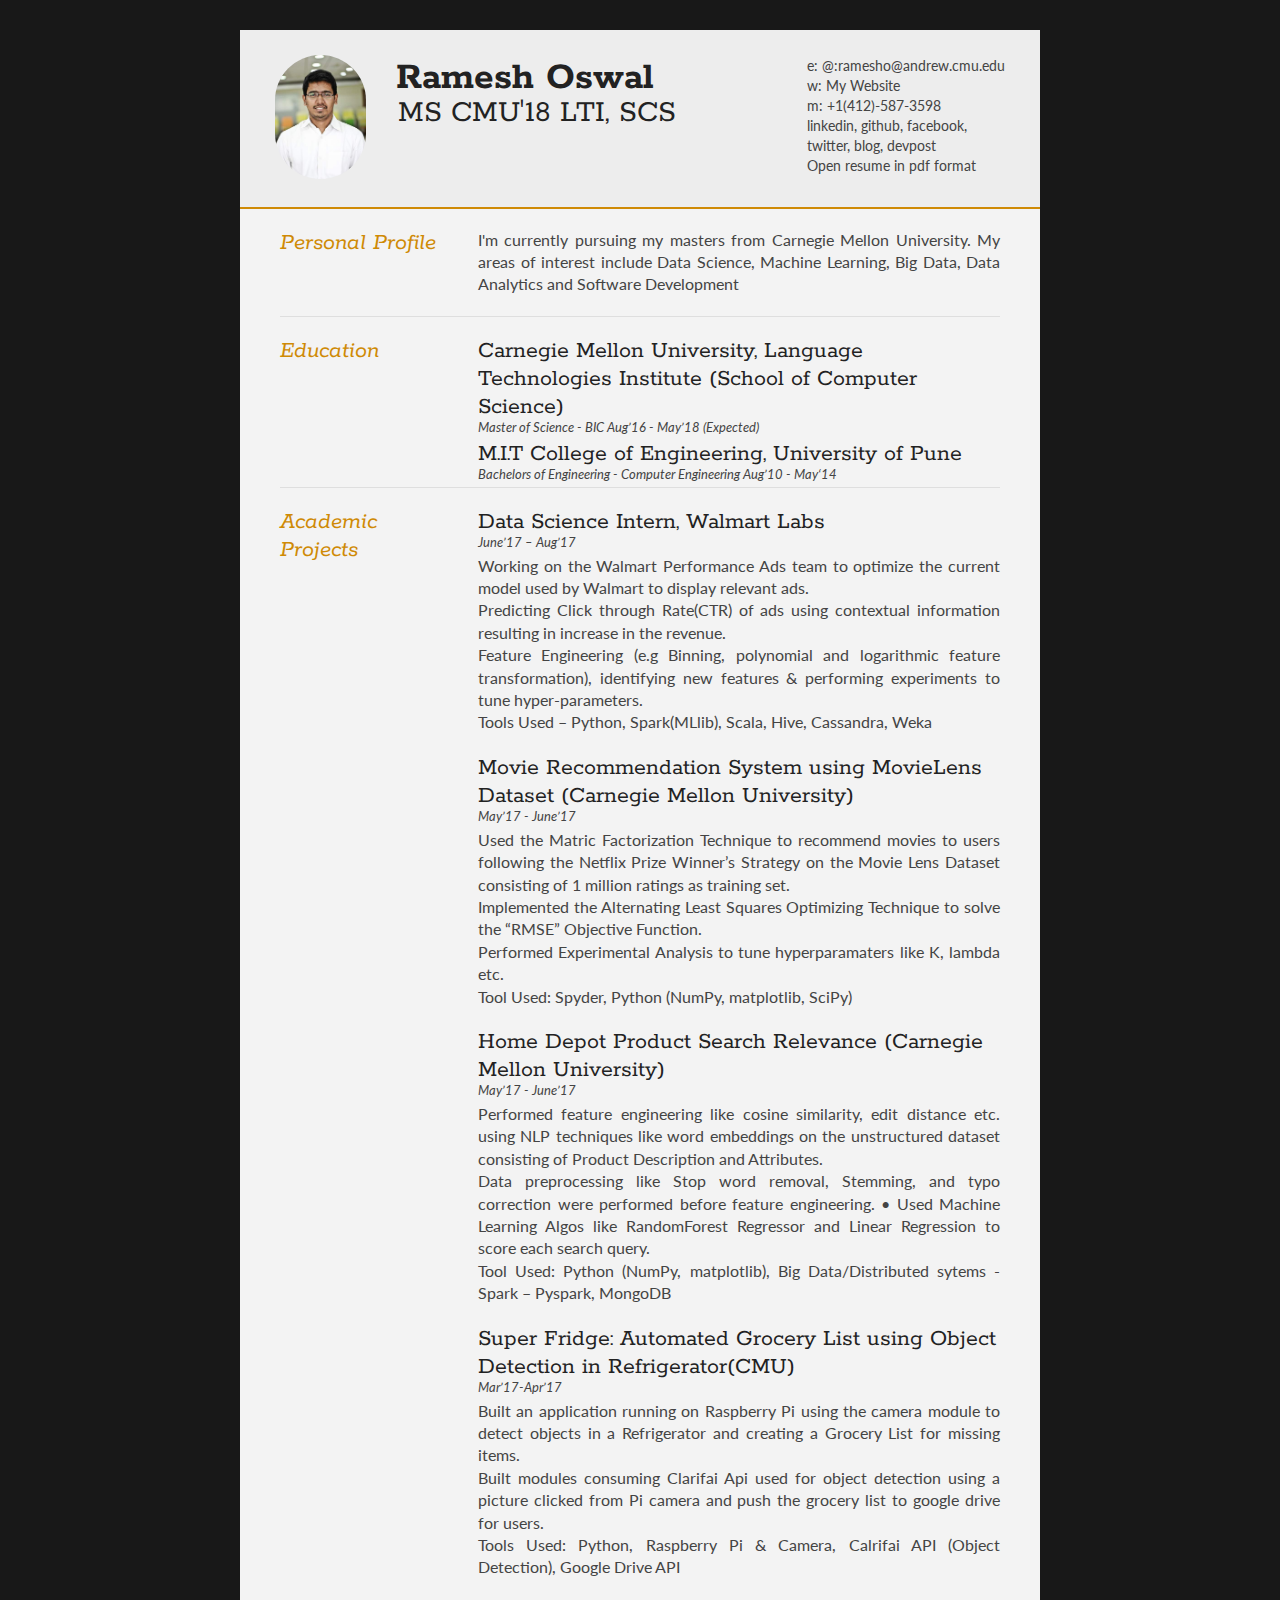
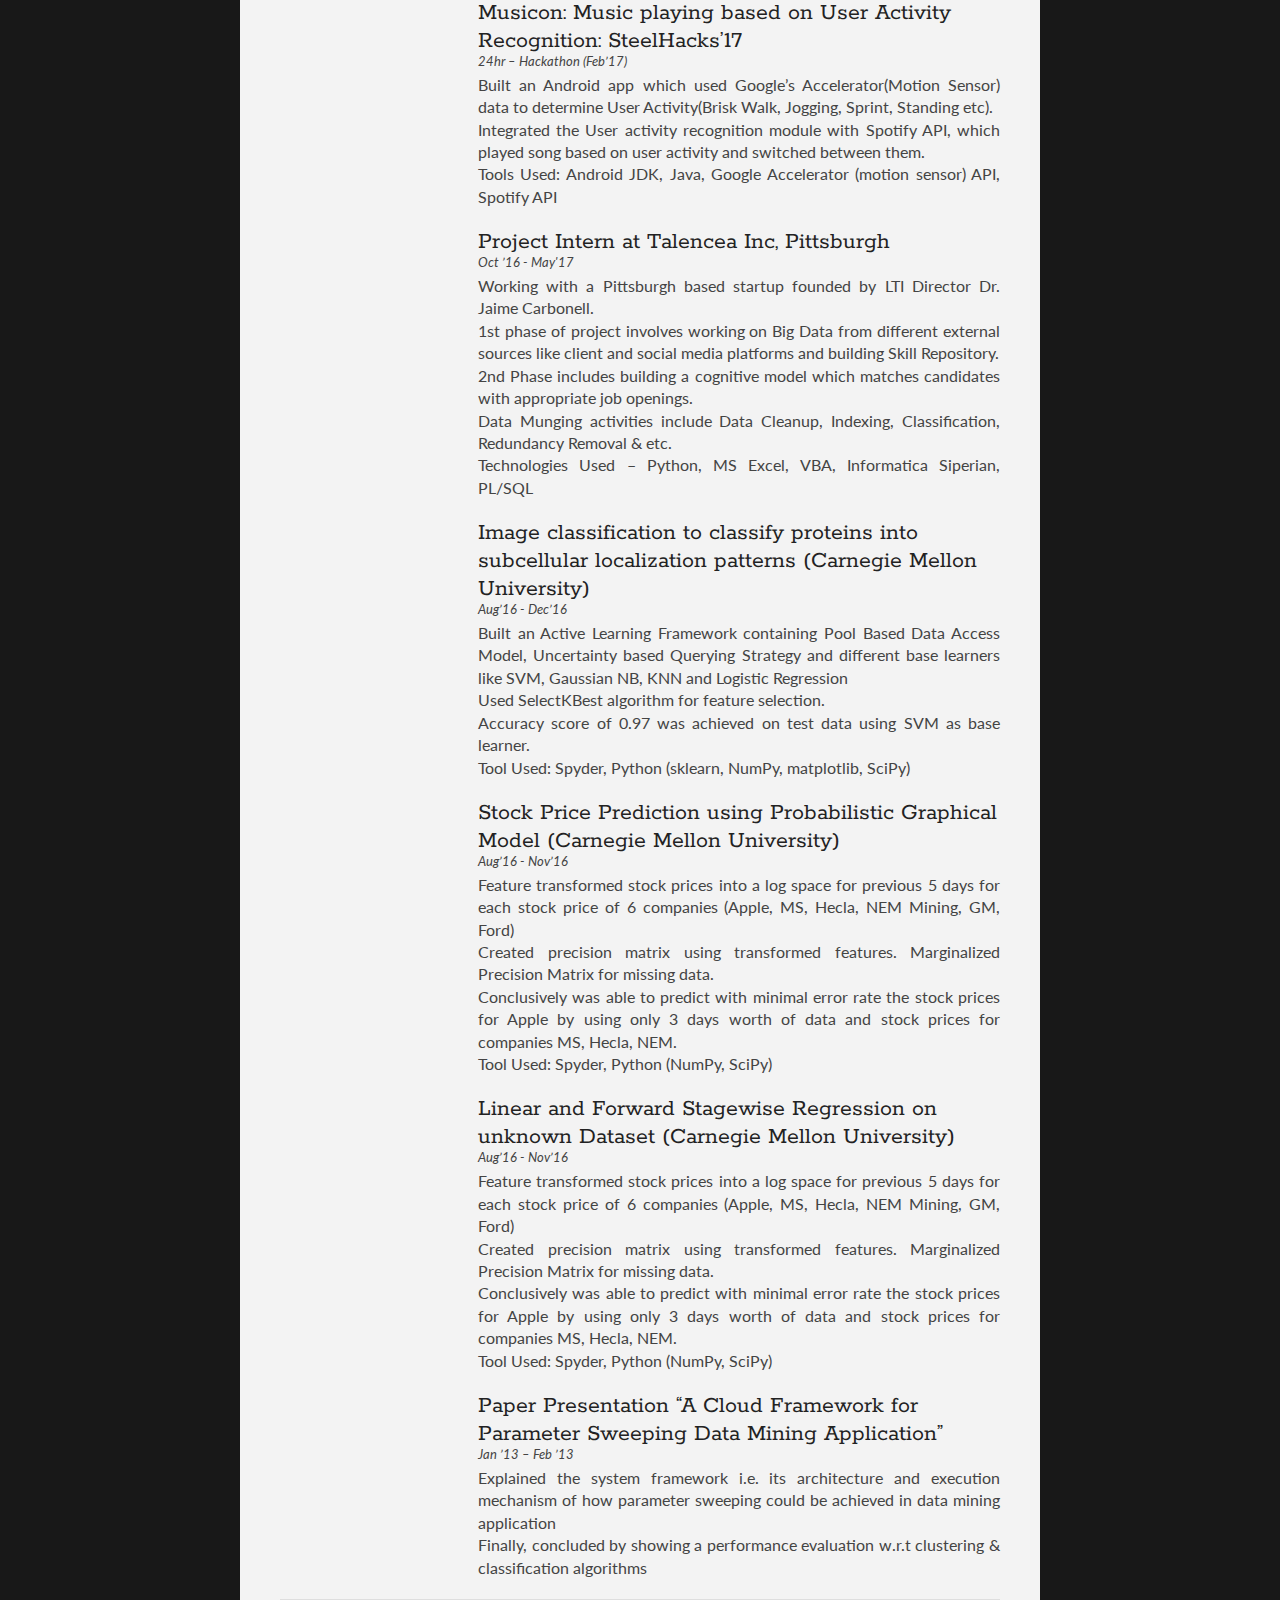
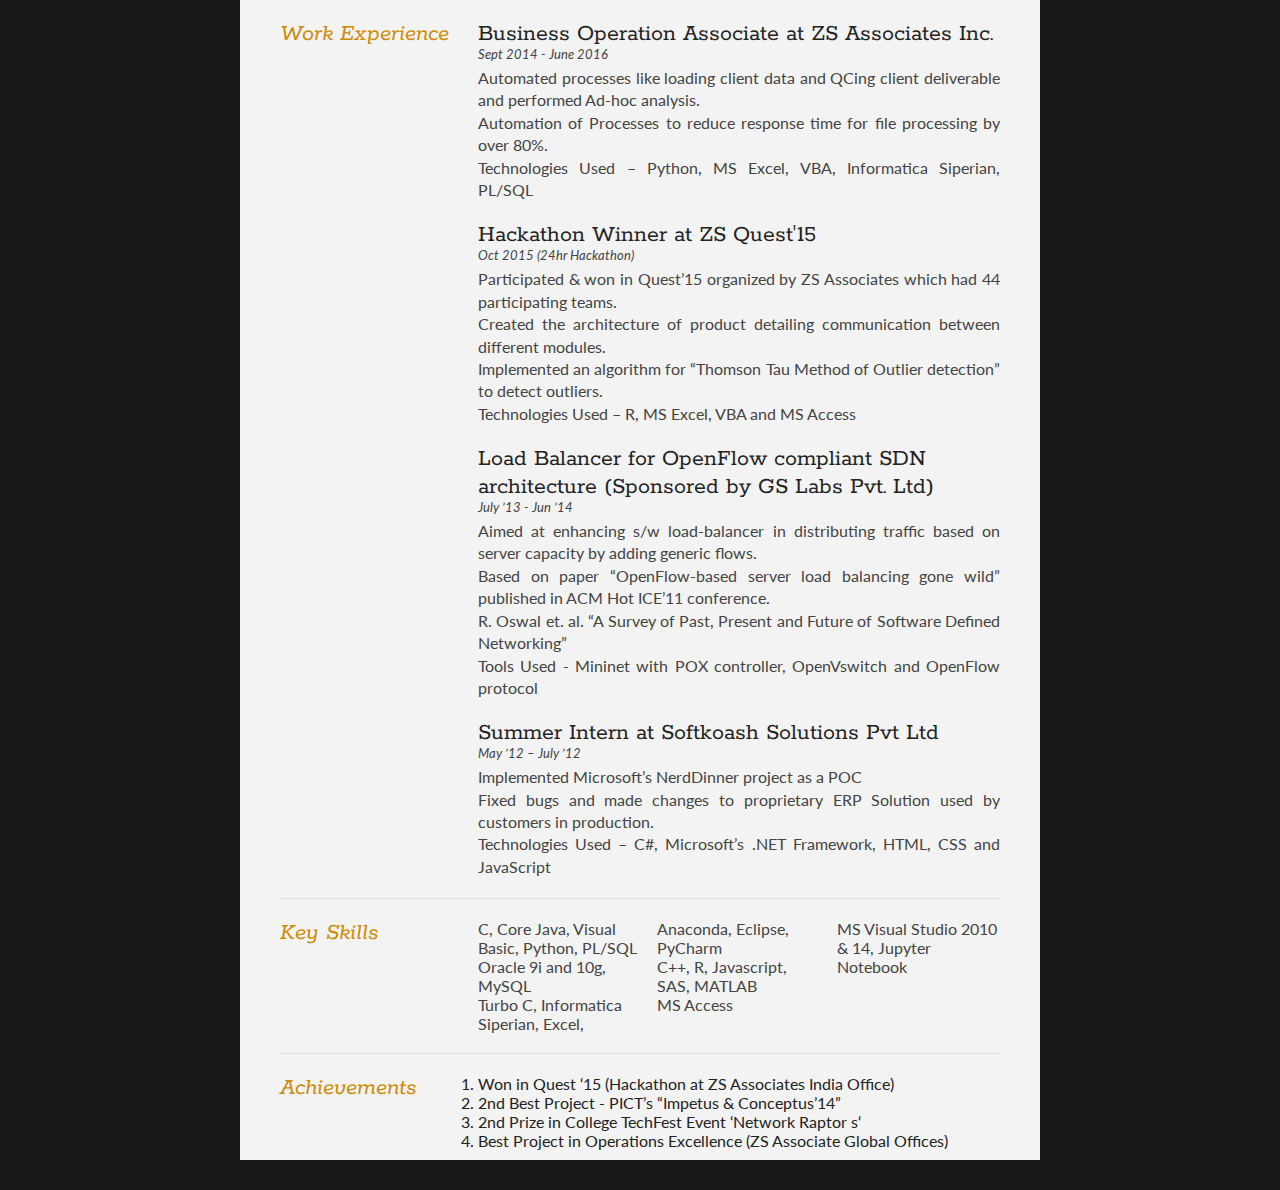
==== index.html @ 85bed30a "Merge pull request #1 from RameshOswal/PostInternshipUpdate" ====
<!DOCTYPE html>
<html>
<head>
<title>Ramesh Oswal </title>

<meta name="viewport" content="width=device-width"/>
<meta name="description" content="The Curriculum Vitae of Ramesh Oswal."/>
<meta charset="UTF-8"> 

<meta name="Description" content="I'm currently pursuing my masters from Carnegie Mellon University. I have completed my bachelor's in Computer Science from Pune University and worked for 2 years at ZS Associates before joining CMU. My areas of interest include Data Science, Machine Learning, Big Data Analytics and Software Development.">
<meta name="Keywords" content="Ramesh Oswal CMU LTI BIC Data Science Machine Learning Big Data Analytics and Software Development Pune University ">

<link type="text/css" rel="stylesheet" href="style.css">
<link href='http://fonts.googleapis.com/css?family=Rokkitt:400,700|Lato:400,300' rel='stylesheet' type='text/css'>
<!--  Bootstrap themes copied-->
<!-- Latest compiled and minified CSS -->
<!-- <link rel="stylesheet" href="https://maxcdn.bootstrapcdn.com/bootstrap/3.3.7/css/bootstrap.min.css" integrity="sha384-BVYiiSIFeK1dGmJRAkycuHAHRg32OmUcww7on3RYdg4Va+PmSTsz/K68vbdEjh4u" crossorigin="anonymous">
 -->
<!-- Optional theme -->
<!-- <link rel="stylesheet" href="https://maxcdn.bootstrapcdn.com/bootstrap/3.3.7/css/bootstrap-theme.min.css" integrity="sha384-rHyoN1iRsVXV4nD0JutlnGaslCJuC7uwjduW9SVrLvRYooPp2bWYgmgJQIXwl/Sp" crossorigin="anonymous">
 -->
<!-- Latest compiled and minified JavaScript -->
<!-- <script src="https://maxcdn.bootstrapcdn.com/bootstrap/3.3.7/js/bootstrap.min.js" integrity="sha384-Tc5IQib027qvyjSMfHjOMaLkfuWVxZxUPnCJA7l2mCWNIpG9mGCD8wGNIcPD7Txa" crossorigin="anonymous"></script>
 -->
<!--[if lt IE 9]>
<script src="//html5shiv.googlecode.com/svn/trunk/html5.js"></script>
<![endif]-->
</head>
<body id="top">
<div id="cv" class="instaFade">
	<div class="mainDetails">
		<div id="headshot" class="quickFade">
			<img src="headshot.jpg" alt="Ramesh Oswal" />
		</div>
		
		<div id="name">
			<h1 class="quickFade delayTwo">Ramesh Oswal</h1>
			<h2 class="quickFade delayThree" style='word-break: break-all; word-wrap: break-word;'>MS CMU'18 LTI, SCS</h2>
		</div>
		
		<div id="contactDetails" class="quickFade delayFour">
			<ul>
				<li>e: <a href="ramesho@andrew.cmu.edu" >@:ramesho@andrew.cmu.edu</a></li>
				<li>w: <a href="http://www.andrew.cmu.edu/user/ramesho/">My Website</a></li>
				<li>m: +1(412)-587-3598</li>
				<li>
					<a href="https://www.linkedin.com/in/ramesh-oswal">linkedin,</a>
					<a href="https://www.github.com/RameshOswal">github,</a>
					<a href="https://www.facebook.com/ramesh.oswal49">facebook,</a>
				</li>
				<li>
				<a href="https://www.twitter.com/rameshoswal">twitter,</a>
				<a href="https://rameshoswal.tumblr.com/x"> blog,</a>
				<a href="https://www.devpost.com/rameshoswal"> devpost</a>
				</li>
				<li>
				<a href="Resume.pdf">Open resume in pdf format</a>
				</li>
			</ul>
		</div>
		<div class="clear"></div>
	</div>
	
	<div id="mainArea" class="quickFade delayFive">
		<section>
			<article>
				<div class="sectionTitle">
					<h1>Personal Profile</h1>
				</div>
				
				<div class="sectionContent">
					<p>I'm currently pursuing my masters from Carnegie Mellon University. My areas of interest include Data Science, Machine Learning, Big Data, Data Analytics and Software Development</p>
				</div>
			</article>
			<div class="clear"></div>
		</section>
			<section>
			<div class="sectionTitle">
				<h1>Education</h1>
			</div>
			
			<div class="sectionContent">
				<article>
					<h2>Carnegie Mellon University, Language Technologies Institute (School of Computer Science)</h2>
					<p class="subDetails">Master of Science - BIC Aug’16 - May’18 (Expected)</p>
				</article>
				
				<article>
					<h2>M.I.T College of Engineering, University of Pune</h2>
					<p class="subDetails">Bachelors of Engineering - Computer Engineering Aug’10 - May‘14</p>
				</article>
			</div>
			<div class="clear"></div>
		</section>
		<section>
			<div class="sectionTitle">
				<h1>Academic Projects</h1>
			</div>
			
			<div class="sectionContent">
				
				<article>
					<h2>Data Science Intern, Walmart Labs</h2>
					<p class="subDetails"> June’17 – Aug’17 </p>
					<p> Working on the Walmart Performance Ads team to optimize the current model used by Walmart to display relevant ads.    
						<br>Predicting Click through Rate(CTR) of ads using contextual information resulting in increase in the revenue.
						<br>Feature Engineering (e.g Binning, polynomial and logarithmic feature transformation), identifying new features & performing experiments to tune hyper-parameters.
						<br>Tools Used – Python, Spark(MLlib), Scala, Hive, Cassandra, Weka
					</p>
				</article>

				<article>
					<h2>Movie Recommendation System using MovieLens Dataset (Carnegie Mellon University)</h2>
					<p class="subDetails"> May’17 - June’17 </p>
					<p> 
						Used the Matric Factorization Technique to recommend movies to users following the Netflix Prize Winner’s Strategy on the Movie Lens Dataset consisting of 1 million ratings as training set.
						<br>Implemented the Alternating Least Squares Optimizing Technique to solve the “RMSE” Objective Function.
						<br>Performed Experimental Analysis to tune hyperparamaters like K, lambda etc.
						<br>Tool Used: Spyder, Python (NumPy, matplotlib, SciPy)</p>
				</article>

				<article>
					<h2>Home Depot Product Search Relevance (Carnegie Mellon University)</h2>
					<p class="subDetails"> May’17 - June’17 </p>
					<p> 
						Performed feature engineering like cosine similarity, edit distance etc. using NLP techniques like word embeddings on the unstructured dataset consisting of Product Description and Attributes.
						<br>Data preprocessing like Stop word removal, Stemming, and typo correction were performed before feature engineering. • Used Machine Learning Algos like RandomForest Regressor and Linear Regression to score each search query.
						<br>Tool Used: Python (NumPy, matplotlib), Big Data/Distributed sytems -Spark – Pyspark, MongoDB
					</p>
				</article>

				<article>
					<h2>Super Fridge: Automated Grocery List using Object Detection in Refrigerator(CMU)</h2>
					<p class="subDetails"> Mar’17-Apr’17 </p>	
					<p> 
						Built an application running on Raspberry Pi using the camera module to detect objects in a Refrigerator and creating a Grocery List for missing items.
						<br>Built modules consuming Clarifai Api used for object detection using a picture clicked from Pi camera and push the grocery list to google drive for users.
						<br>Tools Used: Python, Raspberry Pi & Camera, Calrifai API (Object Detection), Google Drive API
					</p>
				</article>

				<article>
					<h2>Musicon: Music playing based on User Activity Recognition: SteelHacks’17</h2>
					<p class="subDetails"> 24hr – Hackathon (Feb’17) </p>
					
					<p> 
						Built an Android app which used Google’s Accelerator(Motion Sensor) data to determine User Activity(Brisk Walk, Jogging, Sprint, Standing etc). 
						<br>Integrated the User activity recognition module with Spotify API, which played song based on user activity and switched between them.
						<br>Tools Used: Android JDK, Java, Google Accelerator (motion sensor) API, Spotify API
					</p>
				</article>

				<article>
					<h2>Project Intern at Talencea Inc, Pittsburgh</h2>
					<p class="subDetails">Oct ’16 - May'17</p>
					
					<p> Working with a Pittsburgh based startup founded by LTI Director Dr. Jaime Carbonell.
						<br>1st phase of project involves working on Big Data from different external sources like client and social media platforms and building Skill Repository.
						<br>2nd Phase includes building a cognitive model which matches candidates with appropriate job openings.
						<br>Data Munging activities include Data Cleanup, Indexing, Classification, Redundancy Removal & etc.
						<br>Technologies Used – Python, MS Excel, VBA, Informatica Siperian, PL/SQL</br></p>
				</article>
				<article>
					<h2>Image classification to classify proteins into subcellular localization patterns (Carnegie Mellon University) </h2>
					<p class="subDetails">Aug’16 - Dec’16</p>
					<p>Built an Active Learning Framework containing Pool Based Data Access Model, Uncertainty based Querying Strategy and 		different base learners like SVM, Gaussian NB, KNN and Logistic Regression
						<br>Used SelectKBest algorithm for feature selection.
 						<br>Accuracy score of 0.97 was achieved on test data using SVM as base learner.
						<br>Tool Used: Spyder, Python (sklearn, NumPy, matplotlib, SciPy)</br>
					</p>
				</article>
				<article>
					<h2>Stock Price Prediction using Probabilistic Graphical Model (Carnegie Mellon University)</h2>
					<p class="subDetails">Aug’16 - Nov’16</p>
					<p>Feature transformed stock prices into a log space for previous 5 days for each stock price of 6 companies (Apple, MS, Hecla, NEM Mining, GM, Ford)
					<br>Created precision matrix using transformed features. Marginalized Precision Matrix for missing data.
					<br>Conclusively was able to predict with minimal error rate the stock prices for Apple by using only 3 days worth of data and stock prices for companies MS, Hecla, NEM.
					<br>Tool Used: Spyder, Python (NumPy, SciPy)
					</p>
				</article>
				<article>
					<h2>Linear and Forward Stagewise Regression on unknown Dataset (Carnegie Mellon University) </h2>
					<p class="subDetails">Aug’16 - Nov’16</p>
					<p>Feature transformed stock prices into a log space for previous 5 days for each stock price of 6 companies (Apple, MS, Hecla, NEM Mining, GM, Ford)
					<br>Created precision matrix using transformed features. Marginalized Precision Matrix for missing data.
					<br>Conclusively was able to predict with minimal error rate the stock prices for Apple by using only 3 days worth of data and stock prices for companies MS, Hecla, NEM.
					<br>Tool Used: Spyder, Python (NumPy, SciPy)
					</p>
				</article>
				<article>
					<h2>Paper Presentation “A Cloud Framework for Parameter Sweeping Data Mining Application”</h2>
					<p class="subDetails">Jan ’13 – Feb ’13</p>
					<p>Explained the system framework i.e. its architecture and execution mechanism of how parameter sweeping
							could be achieved in data mining application
					<br>Finally, concluded by showing a performance evaluation w.r.t clustering & classification algorithms
					</p>
				</article>
			</div>
			<div class="clear"></div>
		</section>
		
		<section>
			<div class="sectionTitle">
				<h1>Work Experience</h1>
			</div>
			
			<div class="sectionContent">
				<article>
					<h2>Business Operation Associate at ZS Associates Inc.</h2>
					<p class="subDetails">Sept 2014 - June 2016</p>
					<p>Automated processes like loading client data and QCing client deliverable and performed Ad-hoc analysis.
					   <br>Automation of Processes to reduce response time for file processing by over 80%.
					   <br>Technologies Used – Python, MS Excel, VBA, Informatica Siperian, PL/SQL</br></p>
				</article>
				<article>
					<h2>Hackathon Winner at ZS Quest'15</h2>
					<p class="subDetails">Oct 2015 (24hr Hackathon)</p>
					<p>Participated & won in Quest’15 organized by ZS Associates which had 44 participating teams.
						<br>Created the architecture of product detailing communication between different modules.
						<br>Implemented an algorithm for “Thomson Tau Method of Outlier detection” to detect outliers.
						<br>Technologies Used – R, MS Excel, VBA and MS Access</br>
					</p>
				</article>
				<article>
					<h2>Load Balancer for OpenFlow compliant SDN architecture (Sponsored by GS Labs Pvt. Ltd)</h2>
					<p class="subDetails">July ’13 - Jun ’14</p>
					<p>Aimed at enhancing s/w load-balancer in distributing traffic based on server capacity by adding generic flows.
					<br>Based on paper “OpenFlow-based server load balancing gone wild” published in ACM Hot ICE’11 conference.
					<br>R. Oswal et. al. “A Survey of Past, Present and Future of Software Defined Networking”
					<br>Tools Used - Mininet with POX controller, OpenVswitch and OpenFlow protocol
					</p>
				</article>
				<article>
					<h2>Summer Intern at Softkoash Solutions Pvt Ltd</h2>
					<p class="subDetails">May ’12 – July ’12</p>
					<p>Implemented Microsoft’s NerdDinner project as a POC
						<br>Fixed bugs and made changes to proprietary ERP Solution used by customers in production.
						<br>Technologies Used – C#, Microsoft’s .NET Framework, HTML, CSS and JavaScript</br>
					</p>
				</article>
			</div>
			<div class="clear"></div>
		</section>
		
		
		<section>
			<div class="sectionTitle">
				<h1>Key Skills</h1>
			</div>
			
			<div class="sectionContent">
				<ul class="keySkills">
					<li>C, Core Java, Visual Basic, Python, PL/SQL</li>
					<li>Oracle 9i and 10g, MySQL</li>
					<li>Turbo C, Informatica Siperian, Excel,
Anaconda, Eclipse, PyCharm</li>
					<li>C++, R, Javascript, SAS, MATLAB</li>
					<li>MS Access</li>
					<li>MS Visual Studio 2010 & 14,
Jupyter Notebook</li>
				</ul>
			</div>
			<div class="clear"></div>
		</section>
		
		<section>
			<div class="sectionTitle">
				<h1>Achievements</h1>
			</div>
			<div class="sectionContent">
				<ol class="achievements">
					<li>Won in Quest ‘15 (Hackathon at ZS Associates India Office)</li>
					<li>2nd Best Project - PICT’s “Impetus & Conceptus’14”</li>
					<li>2nd Prize in College TechFest Event ‘Network Raptor s‘</li>
					<li>Best Project in Operations Excellence (ZS Associate Global Offices)</li>
				</ol>
			</div>
			<div class="clear"></div>
		</section>
	
		
	</div>
</div>
<script type="text/javascript">
var gaJsHost = (("https:" == document.location.protocol) ? "https://ssl." : "http://www.");
document.write(unescape("%3Cscript src='" + gaJsHost + "google-analytics.com/ga.js' type='text/javascript'%3E%3C/script%3E"));
</script>
<script type="text/javascript">
var pageTracker = _gat._getTracker("UA-3753241-1");
pageTracker._initData();
pageTracker._trackPageview();
</script>
</body>
</html>
---- style.css ----
html,body,div,span,object,iframe,h1,h2,h3,h4,h5,h6,p,blockquote,pre,abbr,address,cite,code,del,dfn,em,img,ins,kbd,q,samp,small,strong,sub,sup,var,b,i,dl,dt,dd,ol,ul,li,fieldset,form,label,legend,table,caption,tbody,tfoot,thead,tr,th,td,article,aside,canvas,details,figcaption,figure,footer,header,hgroup,menu,nav,section,summary,time,mark,audio,video {
border:0;
font:inherit;
font-size:100%;
margin:0;
padding:0;
vertical-align:baseline;
}

article,aside,details,figcaption,figure,footer,header,hgroup,menu,nav,section {
display:block;
}

html, body {background: #181818; font-family: 'Lato', helvetica, arial, sans-serif; font-size: 16px; color: #222;}

.clear {clear: both;}

p {
	font-size: 1em;
	line-height: 1.4em;
	margin-bottom: 20px;
	color: #444;
	text-align: justify;
}

#cv {
	width: 90%;
	max-width: 800px;
	background: #f3f3f3;
	margin: 30px auto;
}

.mainDetails {
	padding: 25px 35px;
	border-bottom: 2px solid #cf8a05;
	background: #ededed;
}

#name h1 {
	font-size: 2.5em;
	font-weight: 700;
	font-family: 'Rokkitt', Helvetica, Arial, sans-serif;
	margin-bottom: -6px;
}

#name h2 {
	font-size: 2em;
	margin-left: 2px;
	font-family: 'Rokkitt', Helvetica, Arial, sans-serif;
}

#mainArea {
	padding: 0 40px;
}

#headshot {
	width: 12.5%;
	float: left;
	margin-right: 30px;
}

#headshot img {
	width: 100%;
	height: auto;
	-webkit-border-radius: 50px;
	border-radius: 50px;
}

#name {
	float: left;
}

#contactDetails {
	float: right;
}

#contactDetails ul {
	list-style-type: none;
	font-size: 0.9em;
	margin-top: 2px;
}

#contactDetails ul li {
	margin-bottom: 3px;
	color: #444;
}

#contactDetails ul li a, a[href^=tel] {
	color: #444; 
	text-decoration: none;
	-webkit-transition: all .3s ease-in;
	-moz-transition: all .3s ease-in;
	-o-transition: all .3s ease-in;
	-ms-transition: all .3s ease-in;
	transition: all .3s ease-in;
}

#contactDetails ul li a:hover { 
	color: #cf8a05;
}


section {
	border-top: 1px solid #dedede;
	padding: 20px 0 0;
}

section:first-child {
	border-top: 0;
}

section:last-child {
	padding: 20px 0 10px;
}

.sectionTitle {
	float: left;
	width: 25%;
}

.sectionContent {
	float: right;
	width: 72.5%;
}

.sectionTitle h1 {
	font-family: 'Rokkitt', Helvetica, Arial, sans-serif;
	font-style: italic;
	font-size: 1.5em;
	color: #cf8a05;
}

.sectionContent h2 {
	font-family: 'Rokkitt', Helvetica, Arial, sans-serif;
	font-size: 1.5em;
	margin-bottom: -2px;
}

.subDetails {
	font-size: 0.8em;
	font-style: italic;
	margin-bottom: 3px;
}

.keySkills {
	list-style-type: none;
	-moz-column-count:3;
	-webkit-column-count:3;
	column-count:3;
	margin-bottom: 20px;
	font-size: 1em;
	color: #444;
}

.keySkills ul li {
	margin-bottom: 3px;
}

@media all and (min-width: 602px) and (max-width: 800px) {
	#headshot {
		display: none;
	}
	
	.keySkills {
	-moz-column-count:2;
	-webkit-column-count:2;
	column-count:2;
	}
}

@media all and (max-width: 601px) {
	#cv {
		width: 95%;
		margin: 10px auto;
		min-width: 280px;
	}
	
	#headshot {
		display: none;
	}
	
	#name, #contactDetails {
		float: none;
		width: 100%;
		text-align: center;
	}
	
	.sectionTitle, .sectionContent {
		float: none;
		width: 100%;
	}
	
	.sectionTitle {
		margin-left: -2px;
		font-size: 1.25em;
	}
	
	.keySkills {
		-moz-column-count:2;
		-webkit-column-count:2;
		column-count:2;
	}
}

@media all and (max-width: 480px) {
	.mainDetails {
		padding: 15px 15px;
	}
	
	section {
		padding: 15px 0 0;
	}
	
	#mainArea {
		padding: 0 25px;
	}

	
	.keySkills {
	-moz-column-count:1;
	-webkit-column-count:1;
	column-count:1;
	}
	
	#name h1 {
		line-height: .8em;
		margin-bottom: 4px;
	}
}

@media print {
    #cv {
        width: 100%;
    }
}

@-webkit-keyframes reset {
	0% {
		opacity: 0;
	}
	100% {
		opacity: 0;
	}
}

@-webkit-keyframes fade-in {
	0% {
		opacity: 0;
	}
	40% {
		opacity: 0;
	}
	100% {
		opacity: 1;
	}
}

@-moz-keyframes reset {
	0% {
		opacity: 0;
	}
	100% {
		opacity: 0;
	}
}

@-moz-keyframes fade-in {
	0% {
		opacity: 0;
	}
	40% {
		opacity: 0;
	}
	100% {
		opacity: 1;
	}
}

@keyframes reset {
	0% {
		opacity: 0;
	}
	100% {
		opacity: 0;
	}
}

@keyframes fade-in {
	0% {
		opacity: 0;
	}
	40% {
		opacity: 0;
	}
	100% {
		opacity: 1;
	}
}

.instaFade {
    -webkit-animation-name: reset, fade-in;
    -webkit-animation-duration: 1.5s;
    -webkit-animation-timing-function: ease-in;
	
	-moz-animation-name: reset, fade-in;
    -moz-animation-duration: 1.5s;
    -moz-animation-timing-function: ease-in;
	
	animation-name: reset, fade-in;
    animation-duration: 1.5s;
    animation-timing-function: ease-in;
}

.quickFade {
    -webkit-animation-name: reset, fade-in;
    -webkit-animation-duration: 2.5s;
    -webkit-animation-timing-function: ease-in;
	
	-moz-animation-name: reset, fade-in;
    -moz-animation-duration: 2.5s;
    -moz-animation-timing-function: ease-in;
	
	animation-name: reset, fade-in;
    animation-duration: 2.5s;
    animation-timing-function: ease-in;
}
 
.delayOne {
	-webkit-animation-delay: 0, .5s;
	-moz-animation-delay: 0, .5s;
	animation-delay: 0, .5s;
}

.delayTwo {
	-webkit-animation-delay: 0, 1s;
	-moz-animation-delay: 0, 1s;
	animation-delay: 0, 1s;
}

.delayThree {
	-webkit-animation-delay: 0, 1.5s;
	-moz-animation-delay: 0, 1.5s;
	animation-delay: 0, 1.5s;
}

.delayFour {
	-webkit-animation-delay: 0, 2s;
	-moz-animation-delay: 0, 2s;
	animation-delay: 0, 2s;
}

.delayFive {
	-webkit-animation-delay: 0, 2.5s;
	-moz-animation-delay: 0, 2.5s;
	animation-delay: 0, 2.5s;
}
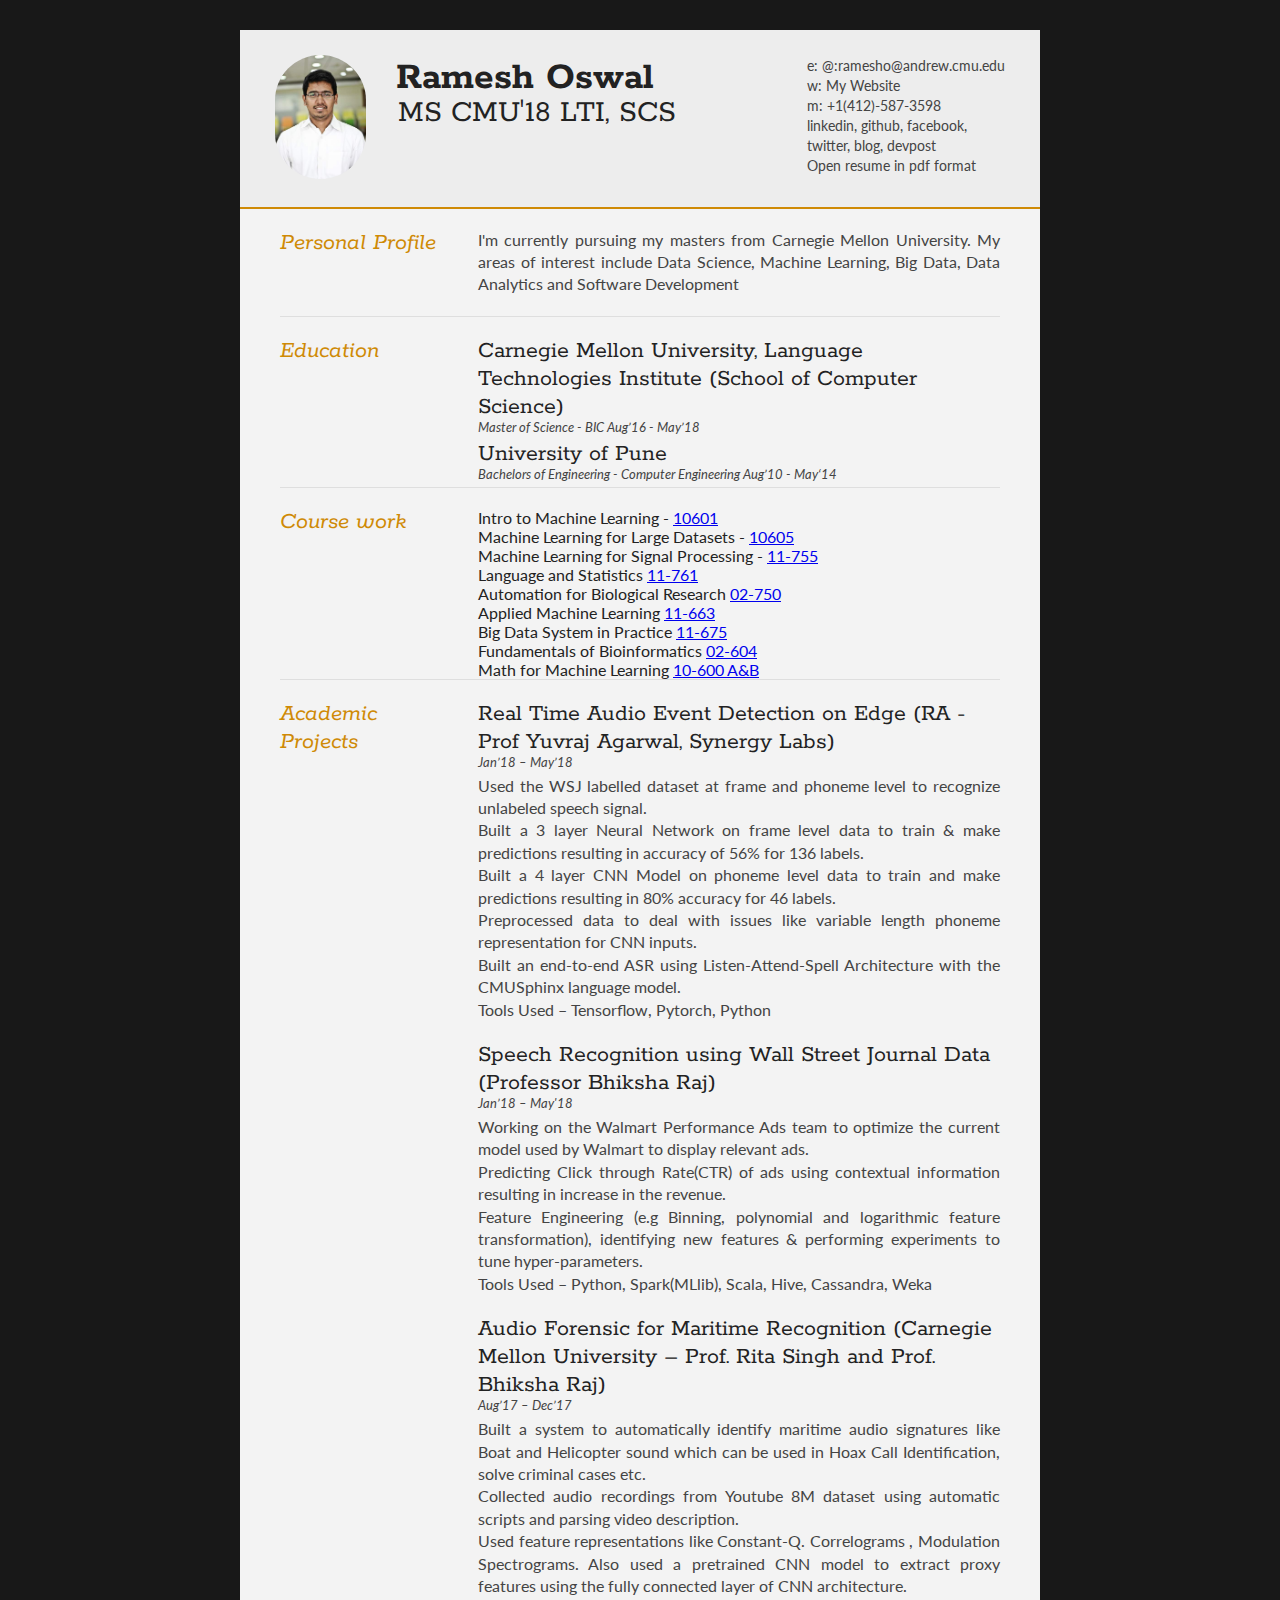
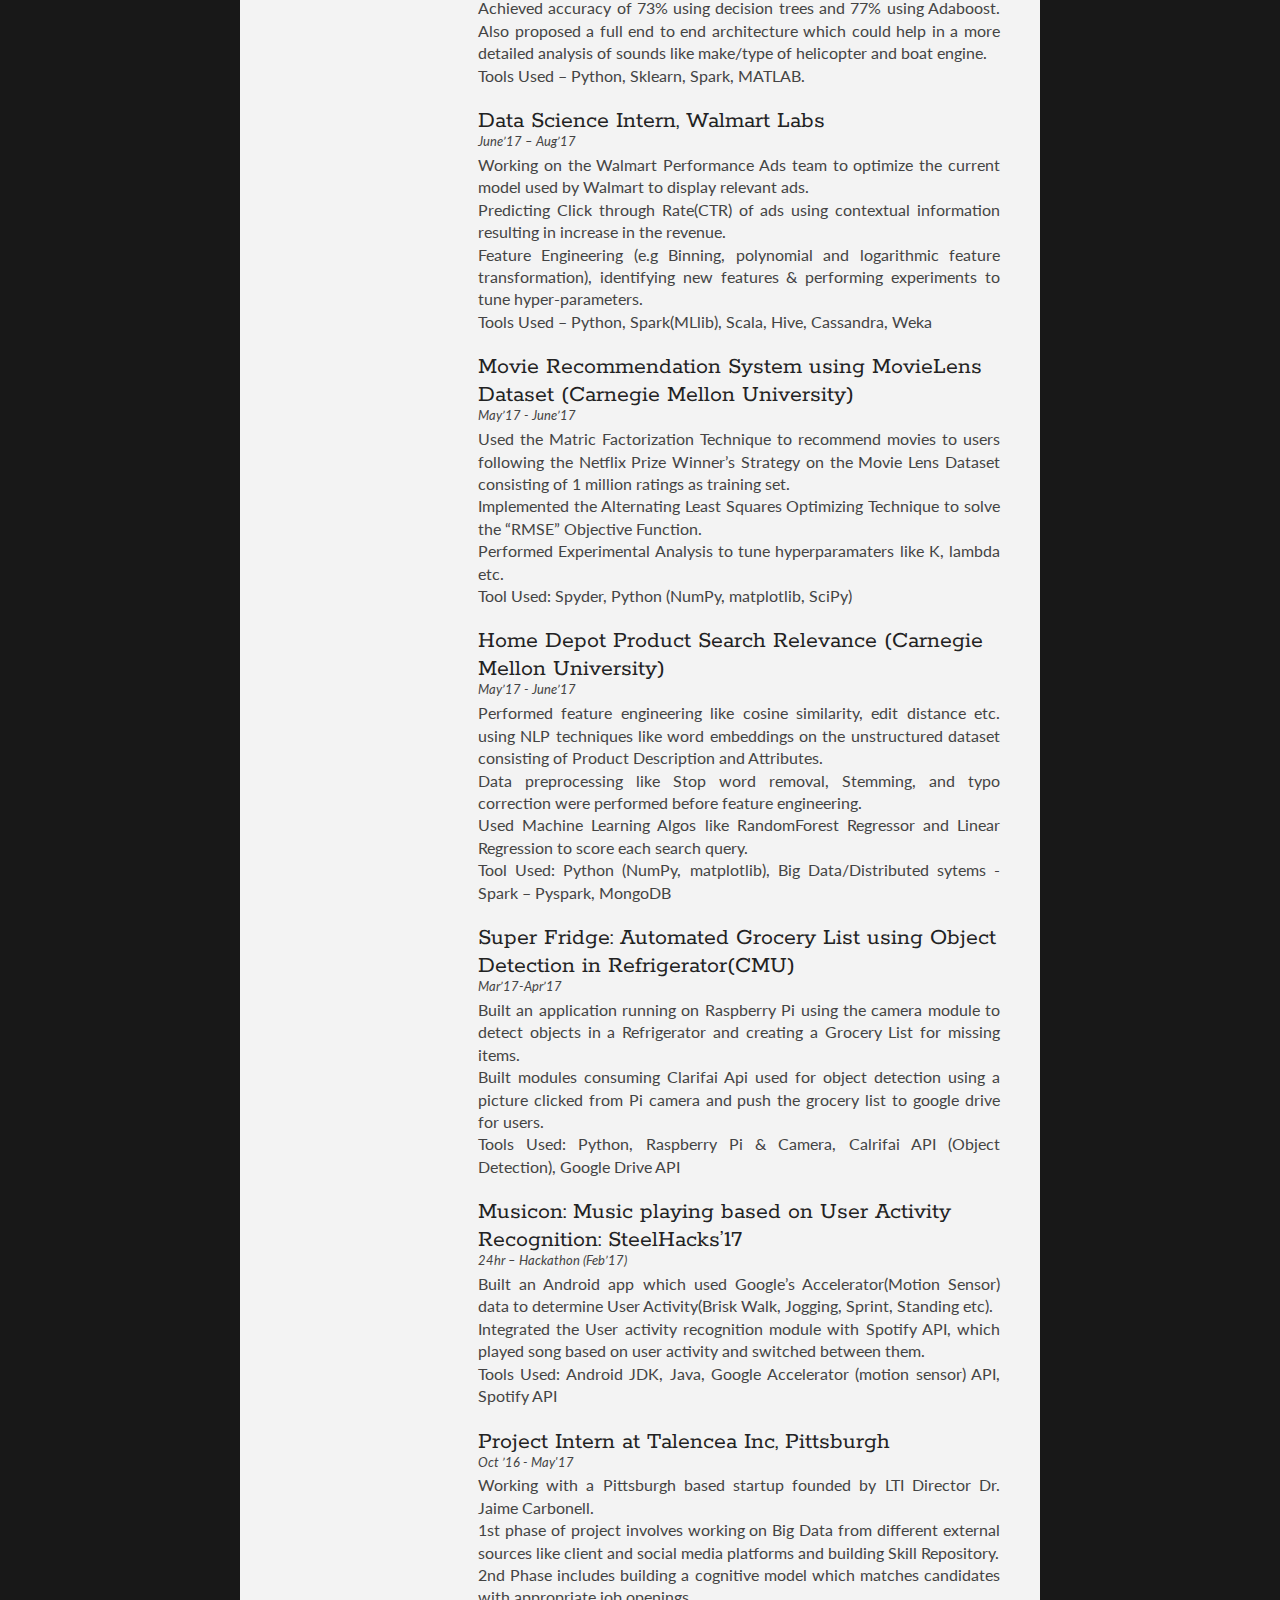
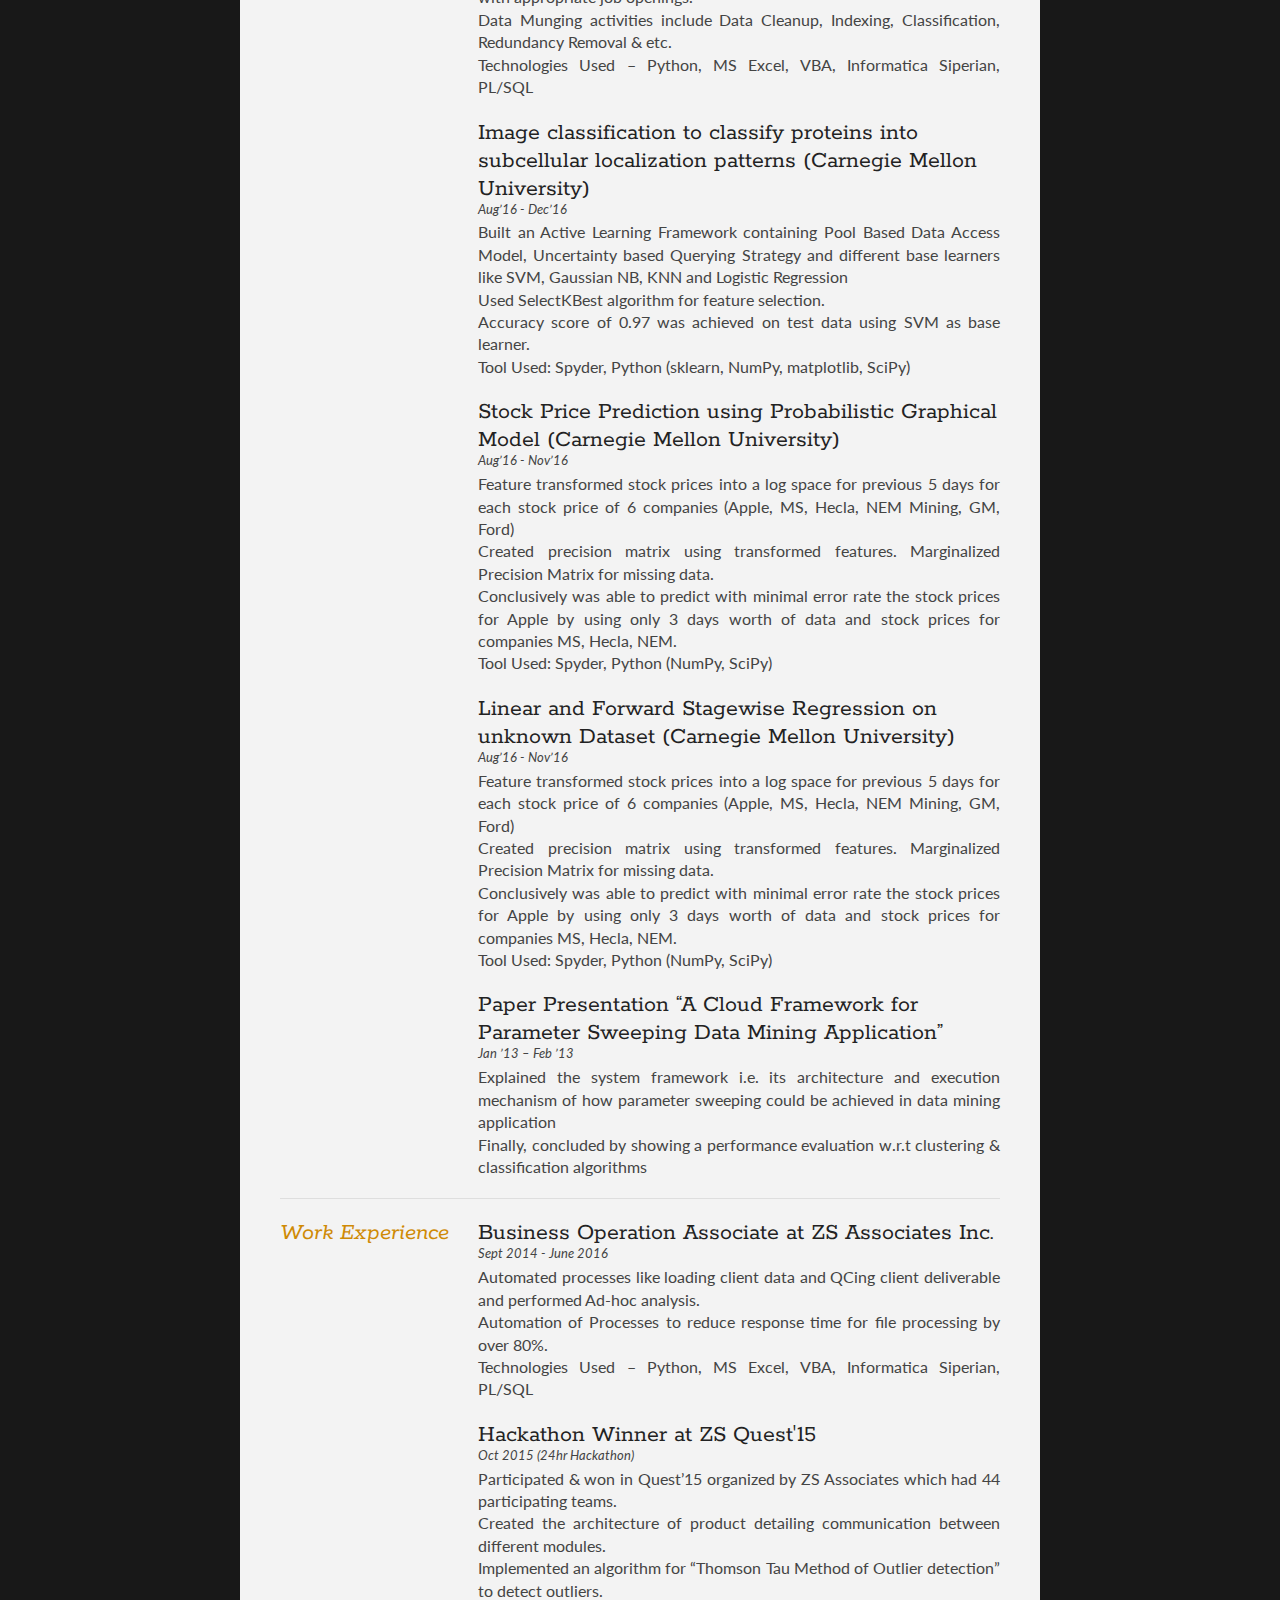
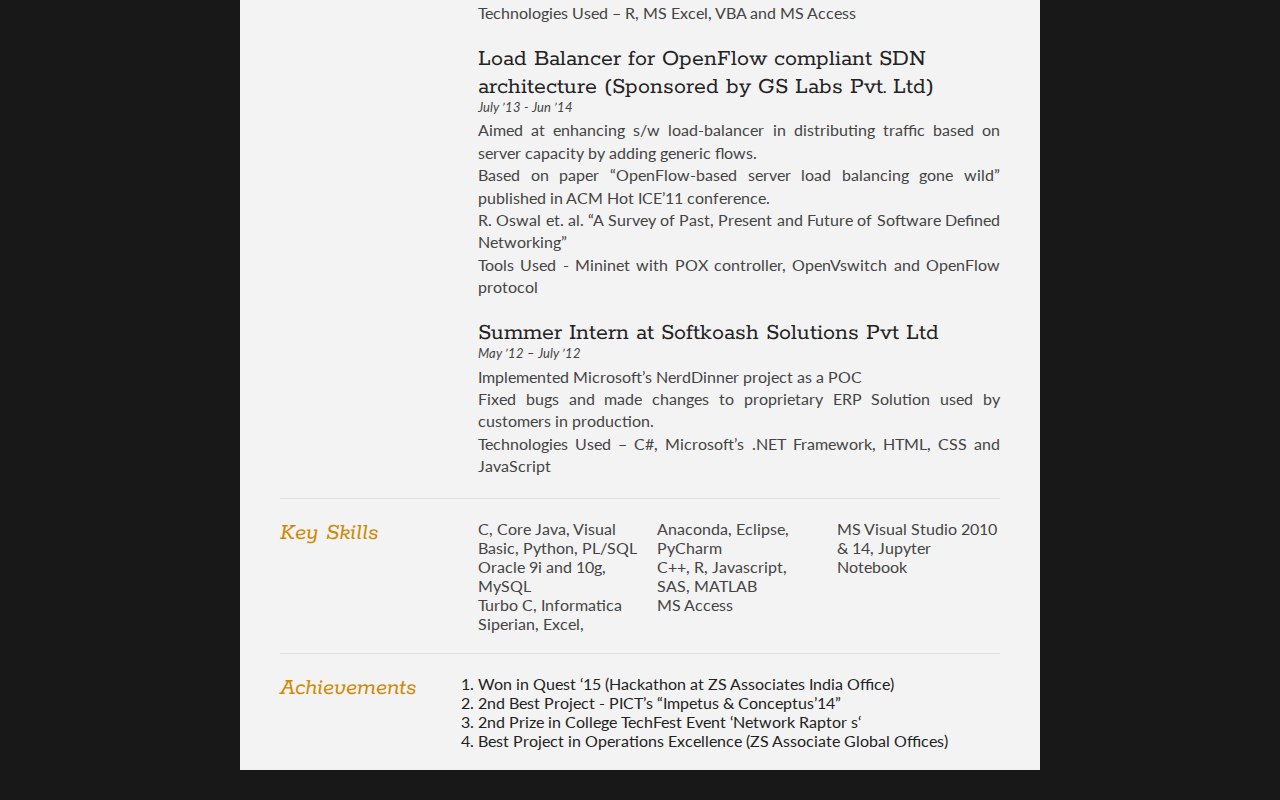
==== commit 205b829c: "Added Google Analytics, updated new projects and made some minor changes based on my current status" ====
--- a/index.html
+++ b/index.html
@@ -1,4 +1,4 @@
-<!DOCTYPE html>
+﻿<!DOCTYPE html>
 <html>
 <head>
 <title>Ramesh Oswal </title>
@@ -7,8 +7,8 @@
 <meta name="description" content="The Curriculum Vitae of Ramesh Oswal."/>
 <meta charset="UTF-8"> 
 
-<meta name="Description" content="I'm currently pursuing my masters from Carnegie Mellon University. I have completed my bachelor's in Computer Science from Pune University and worked for 2 years at ZS Associates before joining CMU. My areas of interest include Data Science, Machine Learning, Big Data Analytics and Software Development.">
-<meta name="Keywords" content="Ramesh Oswal CMU LTI BIC Data Science Machine Learning Big Data Analytics and Software Development Pune University ">
+<meta name="Description" content="I'm currently working as a Machine Learning Engg at Noble.ai. I completed by Masters in Biotech specializing in ML and Big data from CMU and Bachelors in Computer Science from Pune University. Previously worked at ZS Associates and Walmart Labs. My areas of interest include Data Science, Machine Learning, Big Data Analytics and Software Development.">
+<meta name="Keywords" content="Ramesh Oswal CMU LTI BIC Data Science Machine Learning Big Data Analytics and Software Development Pune University Walmart Labs Noble AI Mites.io Synergy Labs">
 
 <link type="text/css" rel="stylesheet" href="style.css">
 <link href='http://fonts.googleapis.com/css?family=Rokkitt:400,700|Lato:400,300' rel='stylesheet' type='text/css'>
@@ -25,6 +25,20 @@
 <!--[if lt IE 9]>
 <script src="//html5shiv.googlecode.com/svn/trunk/html5.js"></script>
 <![endif]-->
+
+
+<!-- Global site tag (gtag.js) - Google Analytics -->
+<script async src="https://www.googletagmanager.com/gtag/js?id=UA-127742933-1"></script>
+<script>
+  window.dataLayer = window.dataLayer || [];
+  function gtag(){dataLayer.push(arguments);}
+  gtag('js', new Date());
+
+  gtag('config', 'UA-127742933-1');
+</script>
+
+
+
 </head>
 <body id="top">
 <div id="cv" class="instaFade">
@@ -54,7 +68,7 @@
 				<a href="https://www.devpost.com/rameshoswal"> devpost</a>
 				</li>
 				<li>
-				<a href="Resume.pdf">Open resume in pdf format</a>
+				<a href="./assets/Ramesh Oswal_v1.1.pdf">Open resume in pdf format</a>
 				</li>
 			</ul>
 		</div>
@@ -82,23 +96,101 @@
 			<div class="sectionContent">
 				<article>
 					<h2>Carnegie Mellon University, Language Technologies Institute (School of Computer Science)</h2>
-					<p class="subDetails">Master of Science - BIC Aug’16 - May’18 (Expected)</p>
+					<p class="subDetails">Master of Science - BIC Aug’16 - May’18</p>
 				</article>
 				
 				<article>
-					<h2>M.I.T College of Engineering, University of Pune</h2>
+					<h2>University of Pune</h2>
 					<p class="subDetails">Bachelors of Engineering - Computer Engineering Aug’10 - May‘14</p>
 				</article>
 			</div>
 			<div class="clear"></div>
 		</section>
+			<section>
+			<div class="sectionTitle">
+				<h1>Course work</h1>
+			</div>
+			
+			<div class="sectionContent">
+				<article>
+					Intro to Machine Learning - <a href="http://www.cs.cmu.edu/~mgormley/courses/10601-s17/index.html">10601</a>
+				</article>
+
+				<article>
+					Machine Learning for Large Datasets - <a href="http://curtis.ml.cmu.edu/w/courses/index.php/Syllabus_for_Machine_Learning_with_Large_Datasets_10-605_in_Fall_2017">10605</a>
+				</article>
+
+				<article>
+					Machine Learning for Signal Processing - <a href="http://mlsp.cs.cmu.edu/courses/fall2017/">11-755</a>
+				</article>
+
+				<article>
+					Language and Statistics <a href="http://www.cs.cmu.edu/~roni/11761/"> 11-761 </a>
+				</article>
+				
+				<article>
+					Automation for Biological Research <a href="https://sites.google.com/site/automationofbiologicalresearch/"> 02-750 </a>
+				</article>
+
+				<article>
+					Applied Machine Learning <a href="http://www.cs.cmu.edu/~cprose/MachineLearningInPracticeSyllabus-S16.pdf"> 11-663 </a>
+				</article>
+				
+				<article>
+					Big Data System in Practice <a href="https://www.cmucoursefind.xyz/courses/11-675/s17"> 11-675 </a>
+				</article>
+
+				<article>
+					Fundamentals of Bioinformatics <a href="https://piazza-syllabus.s3.amazonaws.com/ij0kh051u765wk/syllabus.pdf?AWSAccessKeyId=AKIAIEDNRLJ4AZKBW6HA&Expires=1513941504&Signature=3xjmxZc556FD8LJRyX60DPjgM2k%3D"> 02-604 </a>
+				</article>
+
+				<article>
+					Math for Machine Learning <a href="https://canvas.cmu.edu/courses/603/assignments/syllabus"> 10-600 A&B </a>
+				</article>
+
+			</div>
+			<div class="clear"></div>
 		<section>
 			<div class="sectionTitle">
 				<h1>Academic Projects</h1>
 			</div>
 			
-			<div class="sectionContent">
-				
+			<div class="sectionContent">                                                       	
+				<article>
+					<h2>Real Time Audio Event Detection on Edge (RA - Prof Yuvraj Agarwal, Synergy Labs)</h2>
+					<p class="subDetails"> Jan’18 – May’18 </p>
+					<p> Used the WSJ labelled dataset at frame and phoneme level to recognize unlabeled speech signal.
+						<br>	Built a 3 layer Neural Network on frame level data to train & make predictions resulting in accuracy of 56% for 136 labels.
+						<br>	Built a 4 layer CNN Model on phoneme level data to train and make predictions resulting in 80% accuracy for 46 labels.
+						<br>	Preprocessed data to deal with issues like variable length phoneme representation for CNN inputs. 
+						<br>	Built an end-to-end ASR using Listen-Attend-Spell Architecture with the CMUSphinx language model.
+						<br>	Tools Used – Tensorflow, Pytorch, Python 
+					</p>
+				</article>
+
+				<article>
+					<h2>Speech Recognition using Wall Street Journal Data (Professor Bhiksha Raj)</h2>
+					<p class="subDetails"> Jan’18 – May'18 </p>
+					<p> Working on the Walmart Performance Ads team to optimize the current model used by Walmart to display relevant ads.    
+						<br>Predicting Click through Rate(CTR) of ads using contextual information resulting in increase in the revenue.
+						<br>Feature Engineering (e.g Binning, polynomial and logarithmic feature transformation), identifying new features & performing experiments to tune hyper-parameters.
+						<br>Tools Used – Python, Spark(MLlib), Scala, Hive, Cassandra, Weka
+					</p>
+				</article>
+				<article>
+					<h2>Audio Forensic for Maritime Recognition (Carnegie Mellon University – Prof. Rita Singh and Prof. Bhiksha Raj)</h2>
+					<p class="subDetails"> Aug’17 – Dec’17 </p>
+					<p> 
+						Built a system to automatically identify maritime audio signatures like Boat and Helicopter sound which can be used in Hoax Call Identification, solve criminal cases etc.
+						<br>	Collected audio recordings from Youtube 8M dataset using automatic scripts and parsing video description.
+						<br>	Used feature representations like Constant-Q. Correlograms , Modulation Spectrograms. Also used a pretrained CNN model to extract proxy features using the fully connected layer of CNN architecture.
+						<br>	Achieved accuracy of 73% using decision trees and 77% using Adaboost. Also proposed a full end to end architecture which could help in a more detailed analysis of sounds like make/type of helicopter and boat engine.
+						<br>	Tools Used – Python, Sklearn, Spark, MATLAB.
+					</p>
+				</article>
+
+
+
 				<article>
 					<h2>Data Science Intern, Walmart Labs</h2>
 					<p class="subDetails"> June’17 – Aug’17 </p>
@@ -124,7 +216,7 @@
 					<p class="subDetails"> May’17 - June’17 </p>
 					<p> 
 						Performed feature engineering like cosine similarity, edit distance etc. using NLP techniques like word embeddings on the unstructured dataset consisting of Product Description and Attributes.
-						<br>Data preprocessing like Stop word removal, Stemming, and typo correction were performed before feature engineering. • Used Machine Learning Algos like RandomForest Regressor and Linear Regression to score each search query.
+						<br>Data preprocessing like Stop word removal, Stemming, and typo correction were performed before feature engineering. <br> Used Machine Learning Algos like RandomForest Regressor and Linear Regression to score each search query.
 						<br>Tool Used: Python (NumPy, matplotlib), Big Data/Distributed sytems -Spark – Pyspark, MongoDB
 					</p>
 				</article>
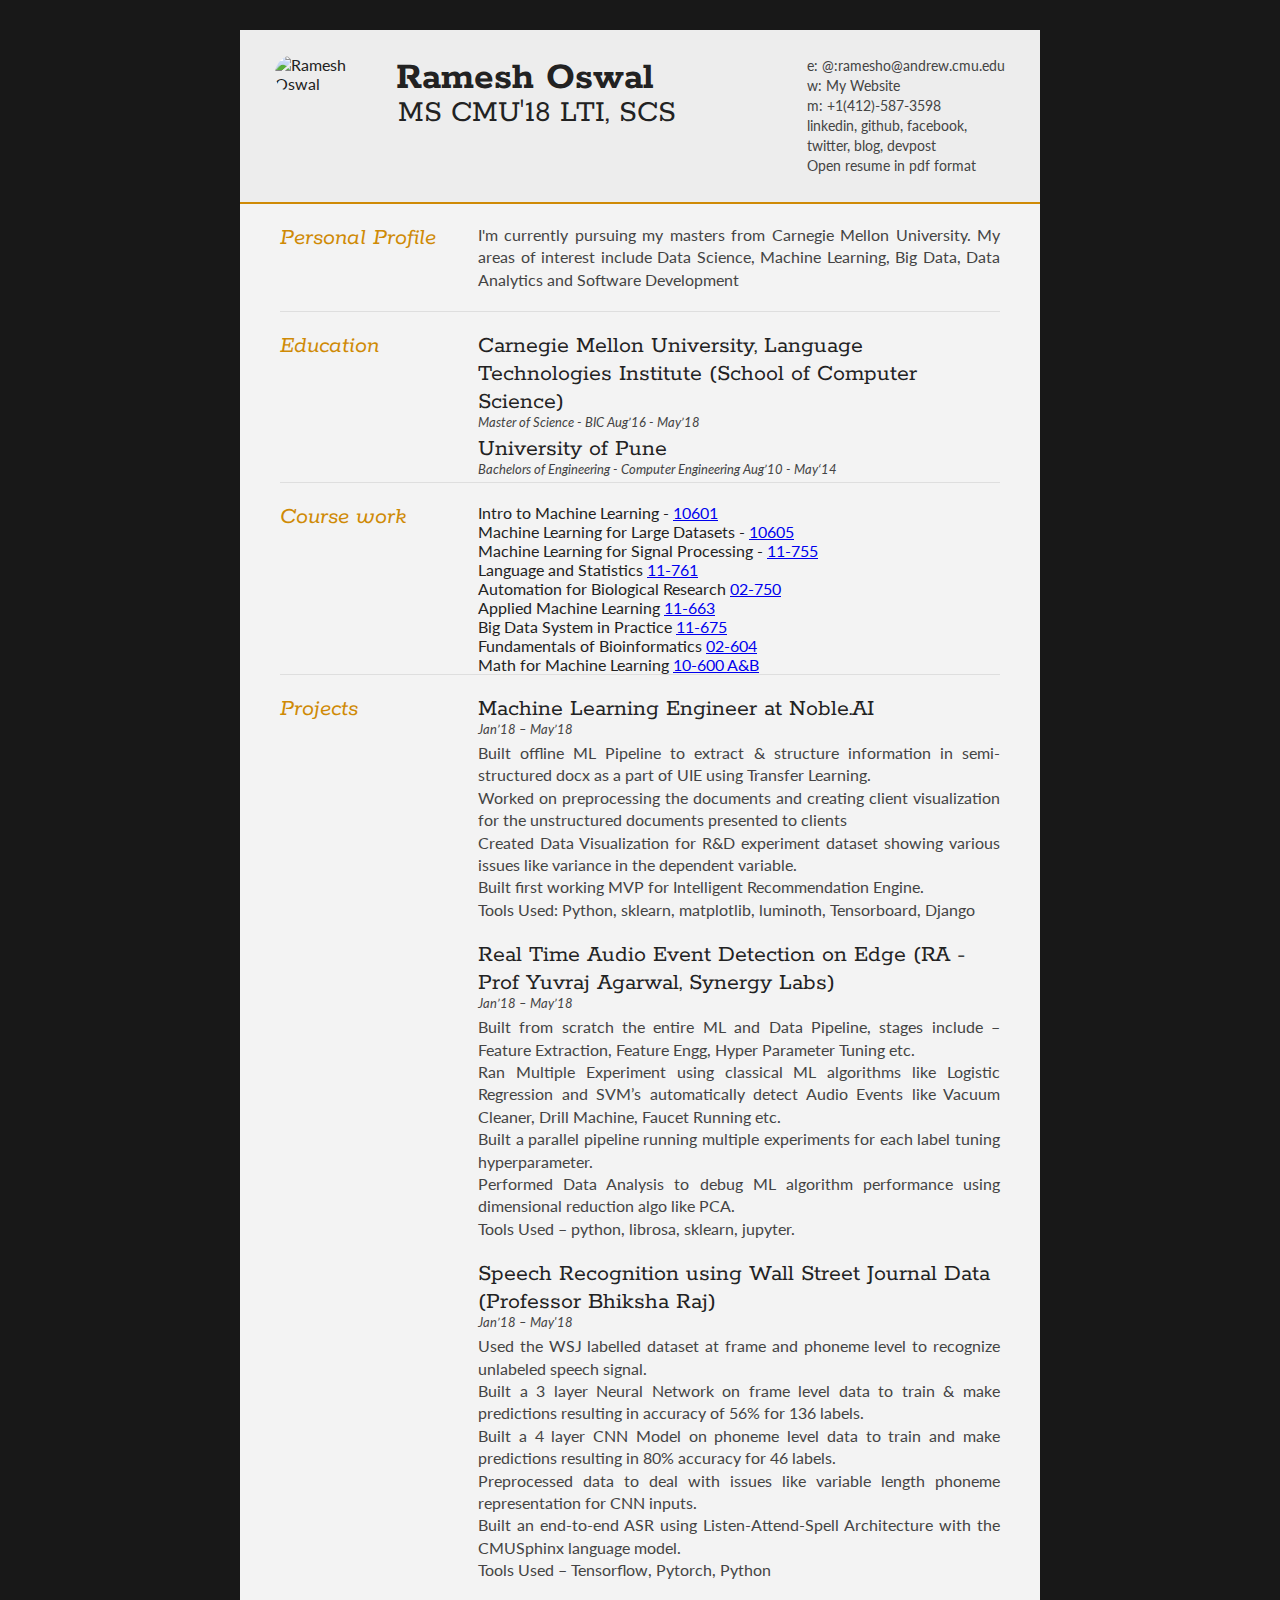
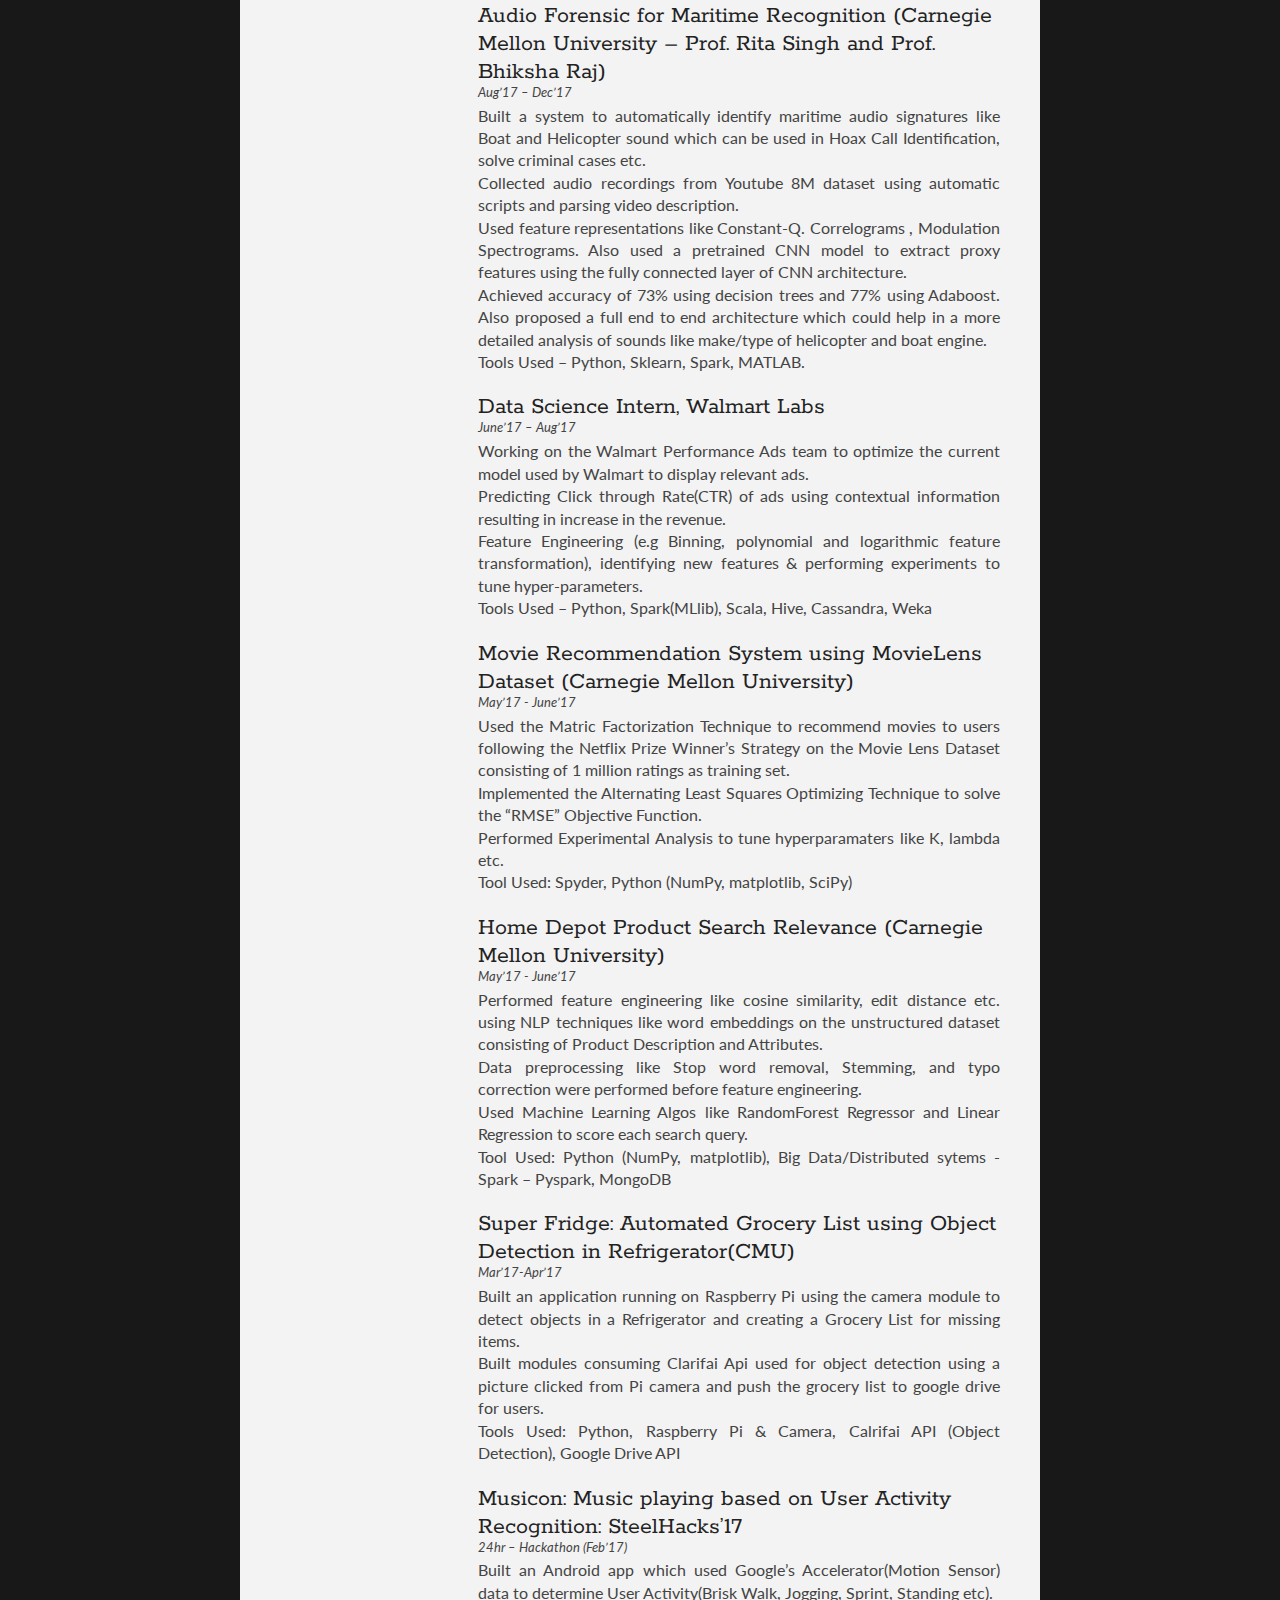
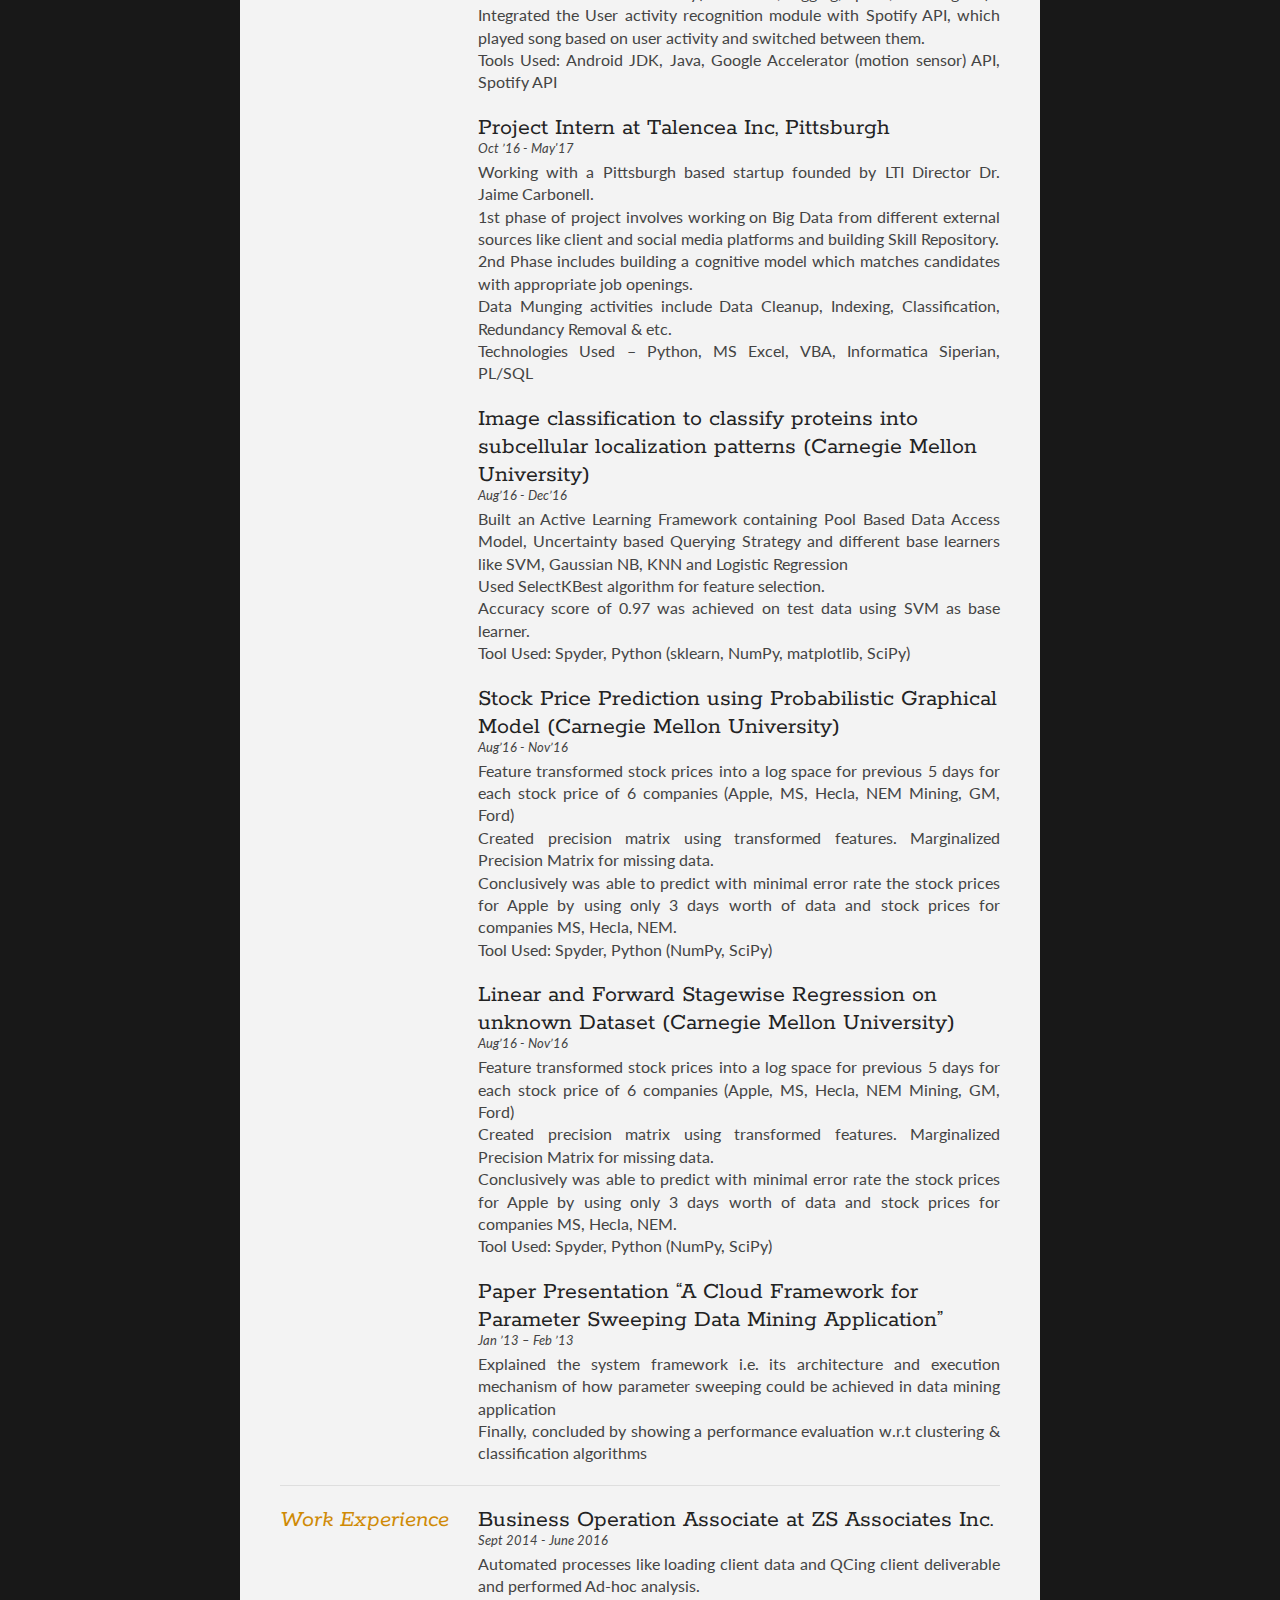
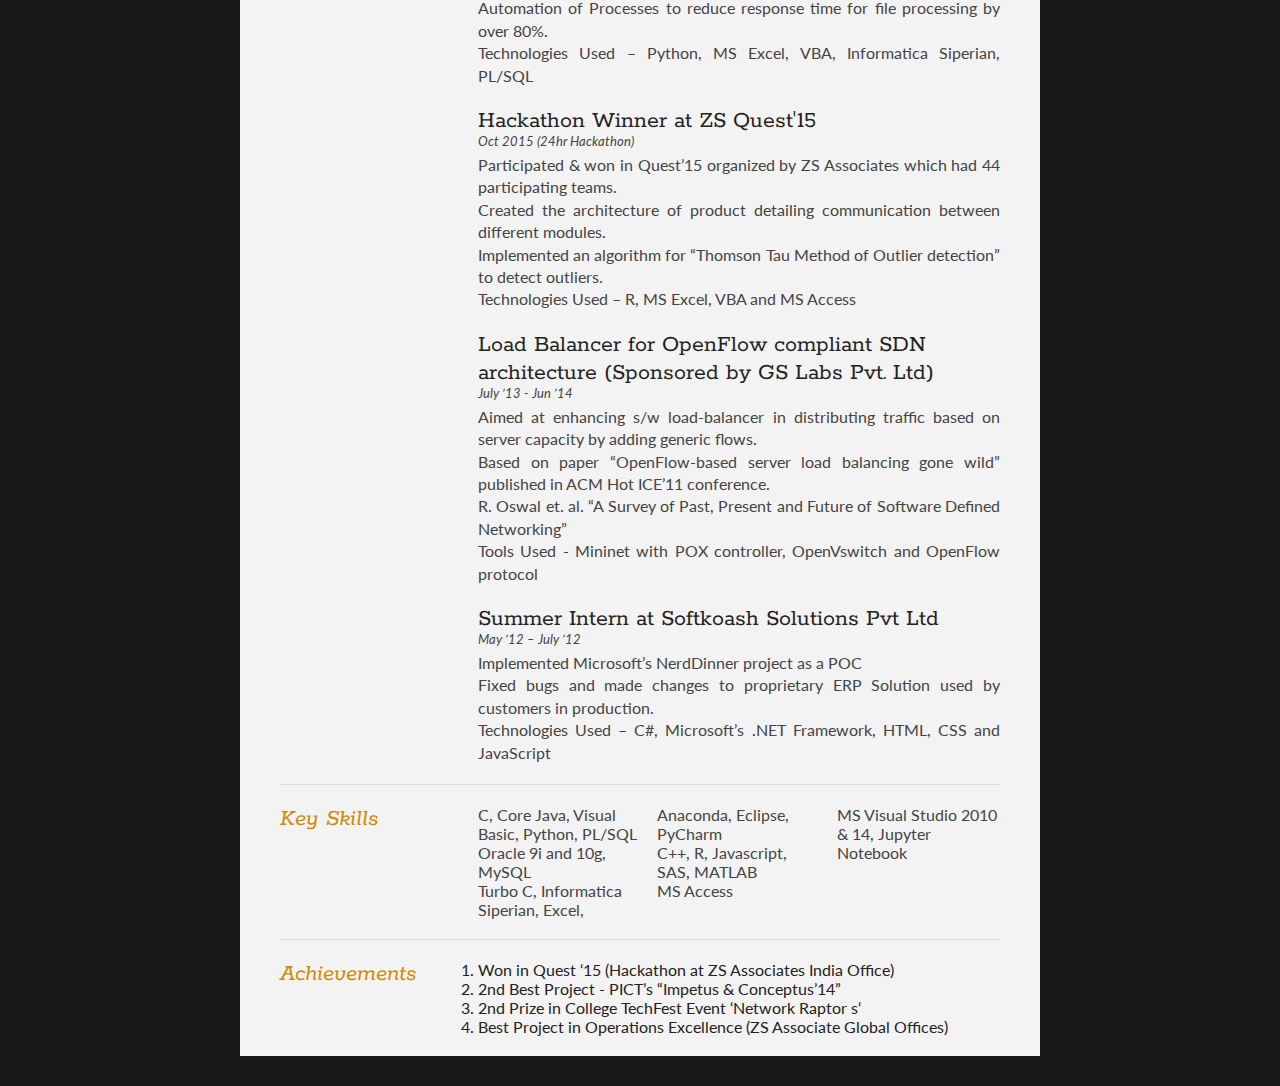
==== commit 31dbf373: "updated noble details" ====
--- a/index.html
+++ b/index.html
@@ -44,7 +44,7 @@
 <div id="cv" class="instaFade">
 	<div class="mainDetails">
 		<div id="headshot" class="quickFade">
-			<img src="headshot.jpg" alt="Ramesh Oswal" />
+			<img src="assets/imgs/profile.png" alt="Ramesh Oswal" />
 		</div>
 		
 		<div id="name">
@@ -152,29 +152,44 @@
 			<div class="clear"></div>
 		<section>
 			<div class="sectionTitle">
-				<h1>Academic Projects</h1>
+				<h1>Projects</h1>
 			</div>
 			
-			<div class="sectionContent">                                                       	
+			<div class="sectionContent"> 
+
+				<article>
+					<h2>Machine Learning Engineer at Noble.AI</h2>
+					<p class="subDetails"> Jan’18 – May’18 </p>
+					<p> 
+						Built offline ML Pipeline to extract & structure information in semi-structured docx as a part of UIE using Transfer Learning.
+						<br> Worked on preprocessing the documents and creating client visualization for the unstructured documents presented to clients
+						<br> Created Data Visualization for R&D experiment dataset showing various issues like variance in the dependent variable.
+						<br> Built first working MVP for Intelligent Recommendation Engine.
+						<br> Tools Used: Python, sklearn, matplotlib, luminoth, Tensorboard, Django
+					</p>
+				</article>
+
 				<article>
 					<h2>Real Time Audio Event Detection on Edge (RA - Prof Yuvraj Agarwal, Synergy Labs)</h2>
 					<p class="subDetails"> Jan’18 – May’18 </p>
+					<p> 
+						Built from scratch the entire ML and Data Pipeline, stages include – Feature Extraction, Feature Engg, Hyper Parameter Tuning etc.
+						<br> Ran Multiple Experiment using classical ML algorithms like Logistic Regression and SVM’s automatically detect Audio Events like Vacuum Cleaner, Drill Machine, Faucet Running etc.
+						<br> Built a parallel pipeline running multiple experiments for each label tuning hyperparameter.
+						<br> Performed Data Analysis to debug ML algorithm performance using dimensional reduction algo like PCA.
+						<br> Tools Used – python, librosa, sklearn, jupyter.
+					</p>
+				</article>
+
+				<article>
+					<h2>Speech Recognition using Wall Street Journal Data (Professor Bhiksha Raj)</h2>
+					<p class="subDetails"> Jan’18 – May'18 </p>
 					<p> Used the WSJ labelled dataset at frame and phoneme level to recognize unlabeled speech signal.
 						<br>	Built a 3 layer Neural Network on frame level data to train & make predictions resulting in accuracy of 56% for 136 labels.
 						<br>	Built a 4 layer CNN Model on phoneme level data to train and make predictions resulting in 80% accuracy for 46 labels.
 						<br>	Preprocessed data to deal with issues like variable length phoneme representation for CNN inputs. 
 						<br>	Built an end-to-end ASR using Listen-Attend-Spell Architecture with the CMUSphinx language model.
 						<br>	Tools Used – Tensorflow, Pytorch, Python 
-					</p>
-				</article>
-
-				<article>
-					<h2>Speech Recognition using Wall Street Journal Data (Professor Bhiksha Raj)</h2>
-					<p class="subDetails"> Jan’18 – May'18 </p>
-					<p> Working on the Walmart Performance Ads team to optimize the current model used by Walmart to display relevant ads.    
-						<br>Predicting Click through Rate(CTR) of ads using contextual information resulting in increase in the revenue.
-						<br>Feature Engineering (e.g Binning, polynomial and logarithmic feature transformation), identifying new features & performing experiments to tune hyper-parameters.
-						<br>Tools Used – Python, Spark(MLlib), Scala, Hive, Cassandra, Weka
 					</p>
 				</article>
 				<article>
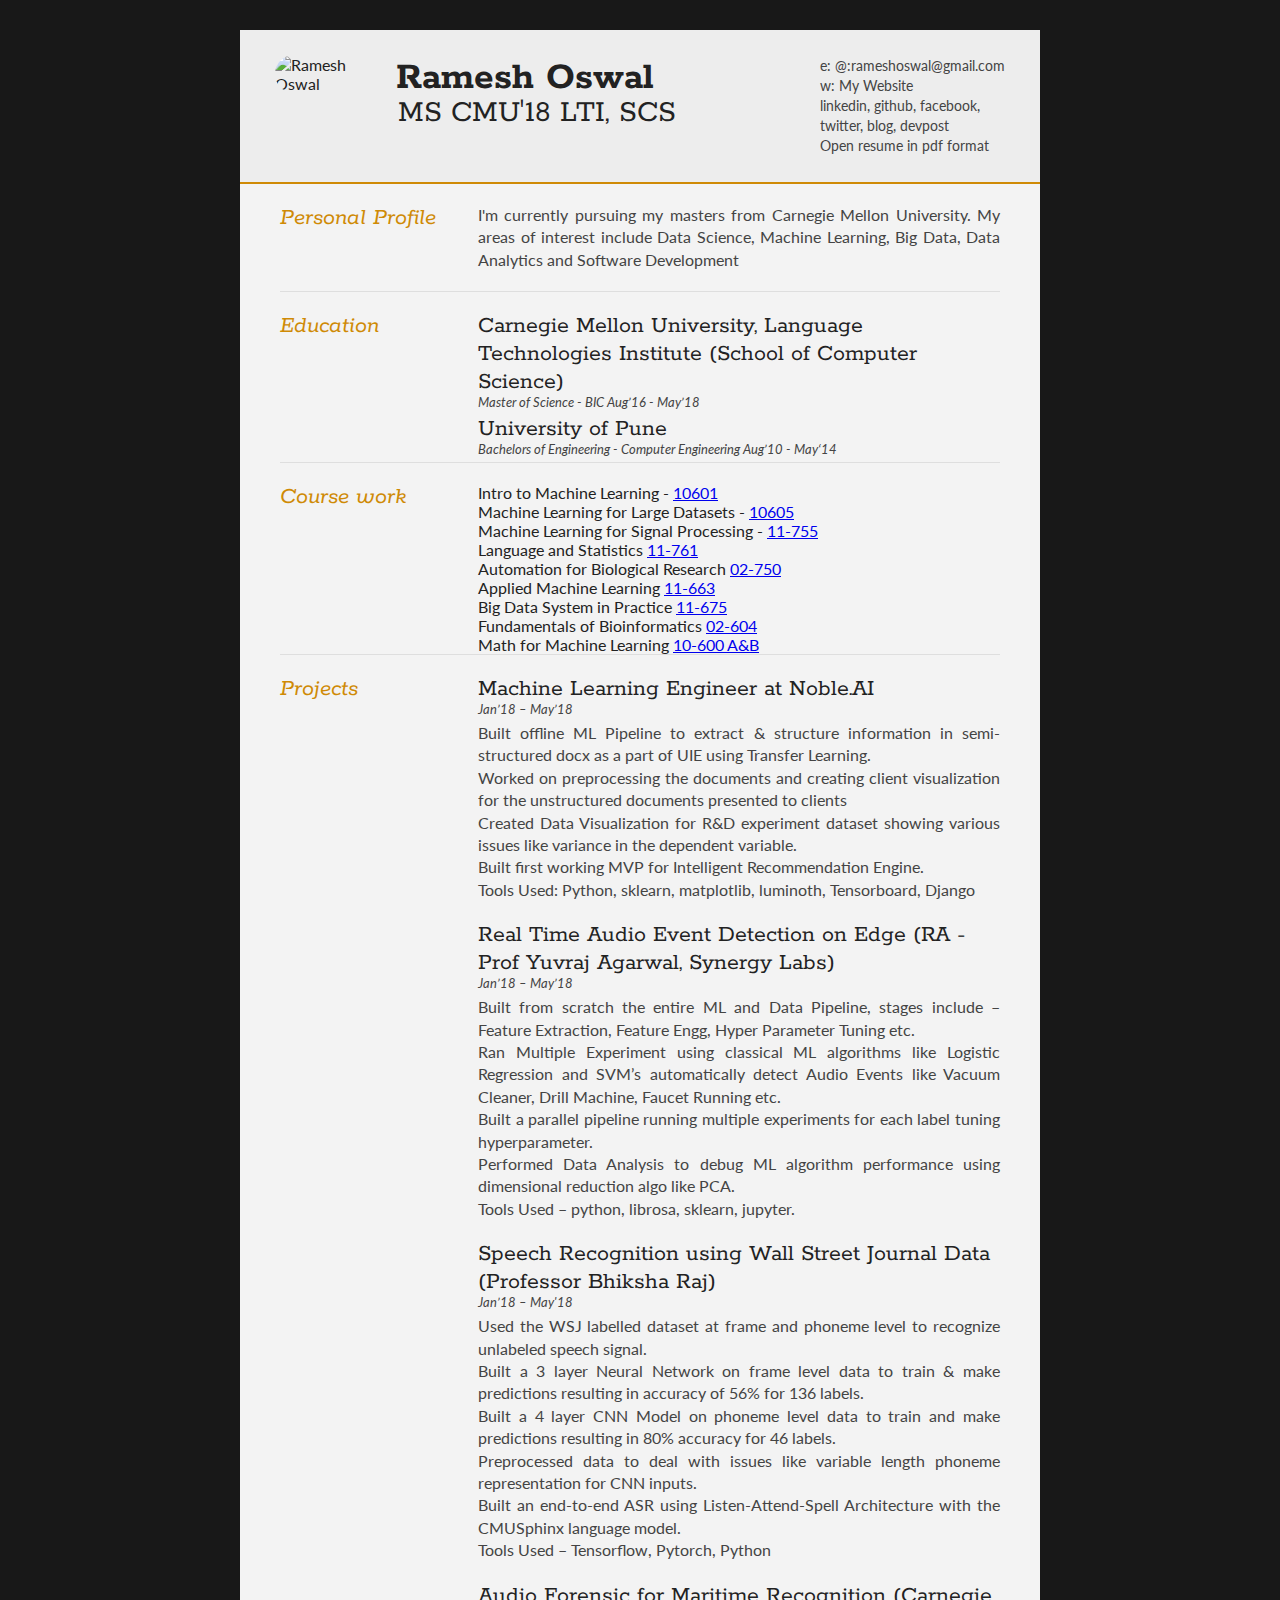
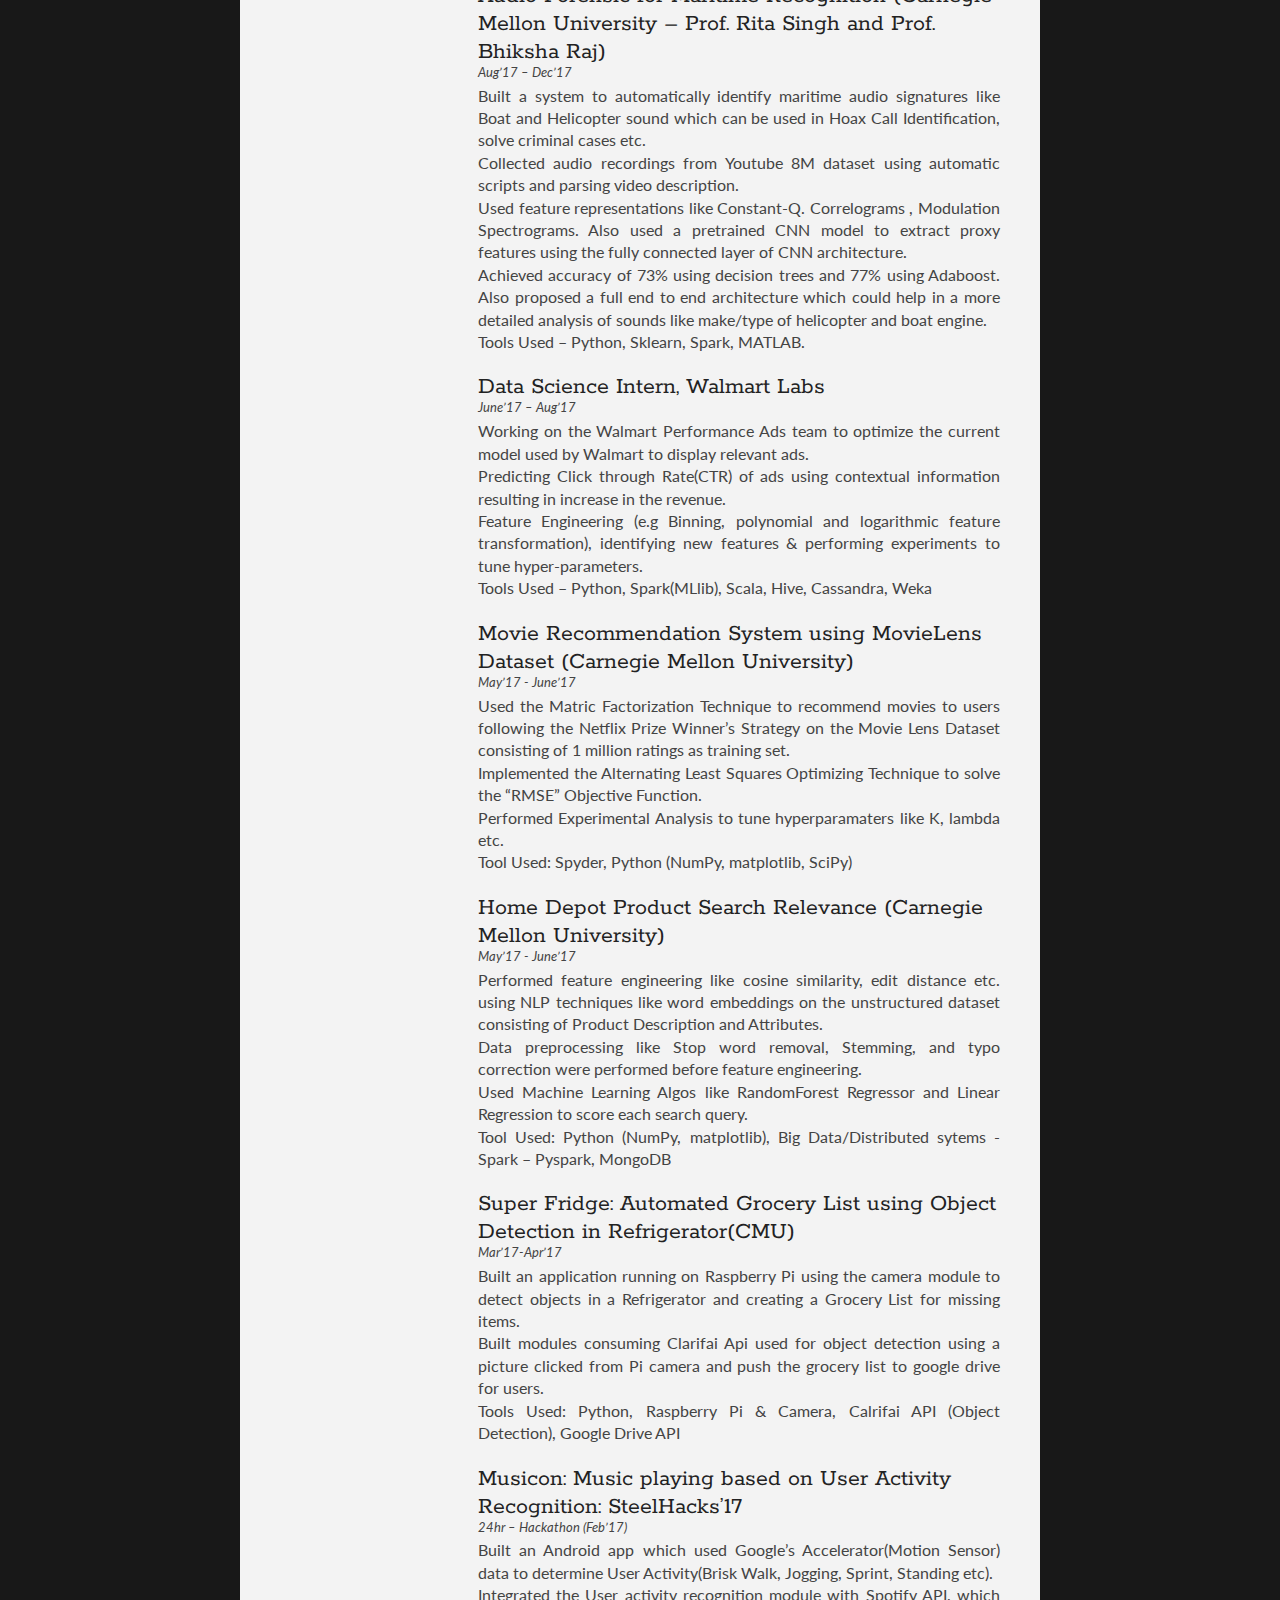
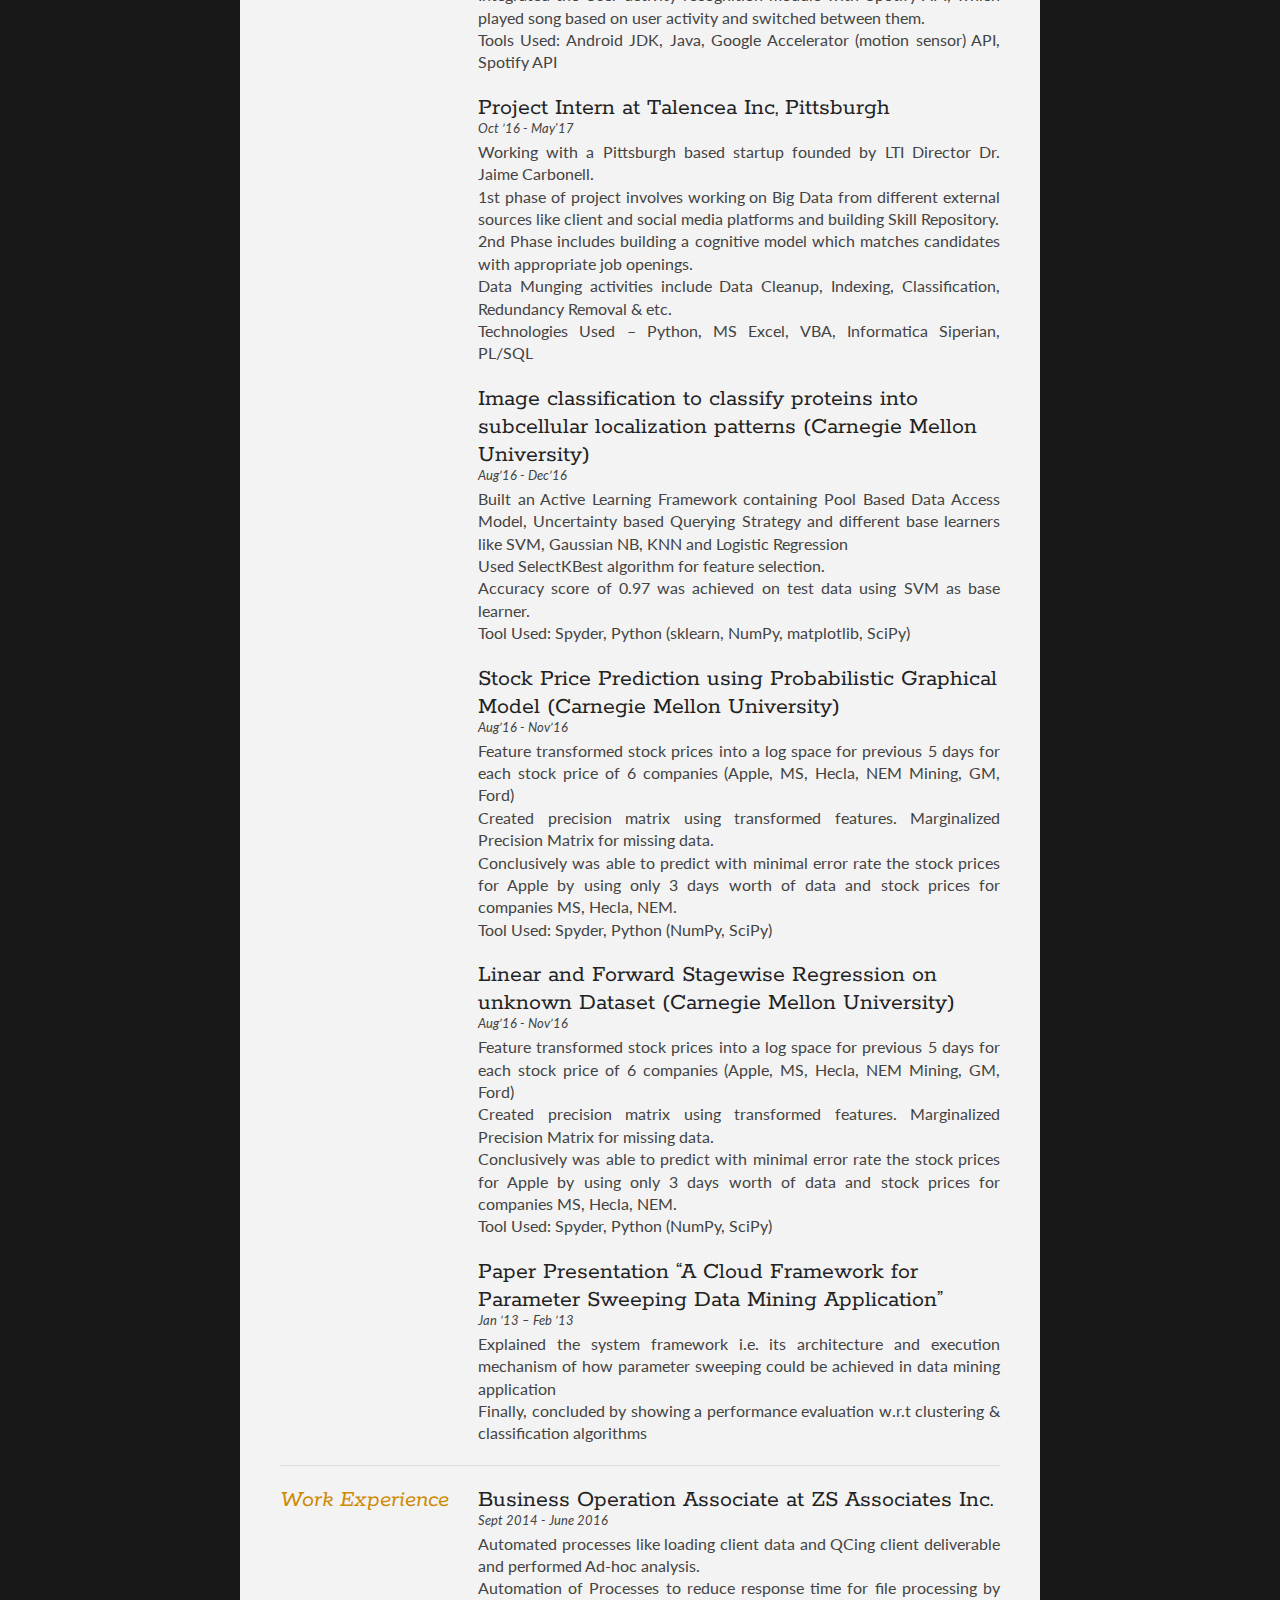
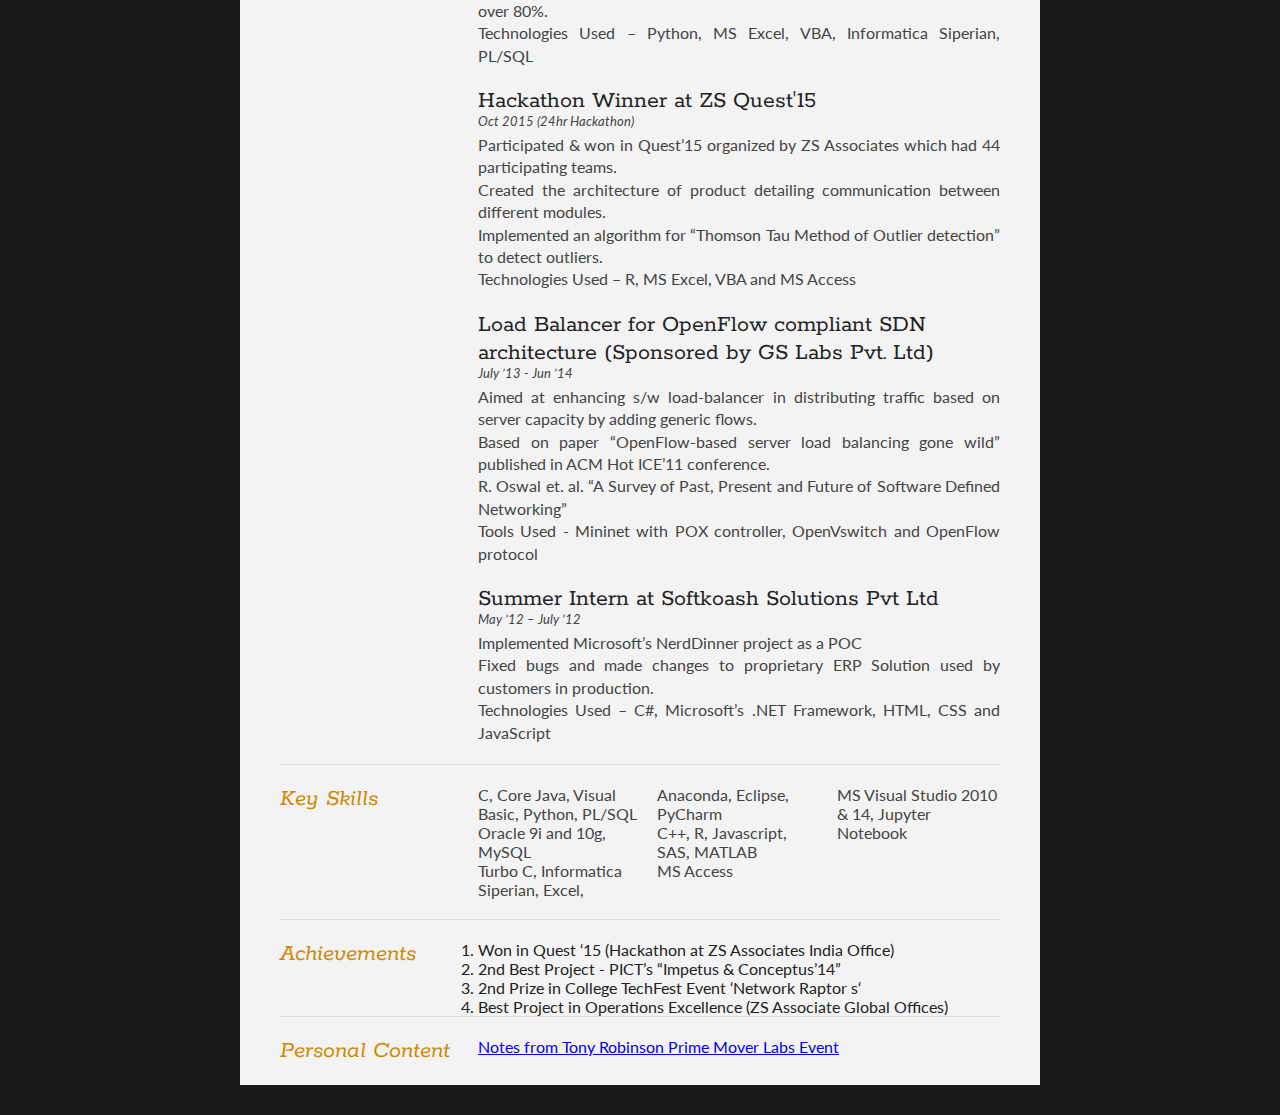
==== commit 3eab635d: "added notion publish for tony robbins" ====
--- a/index.html
+++ b/index.html
@@ -54,9 +54,8 @@
 		
 		<div id="contactDetails" class="quickFade delayFour">
 			<ul>
-				<li>e: <a href="ramesho@andrew.cmu.edu" >@:ramesho@andrew.cmu.edu</a></li>
+				<li>e: <a href="rameshoswal@gmail.com" >@:rameshoswal@gmail.com</a></li>
 				<li>w: <a href="http://www.andrew.cmu.edu/user/ramesho/">My Website</a></li>
-				<li>m: +1(412)-587-3598</li>
 				<li>
 					<a href="https://www.linkedin.com/in/ramesh-oswal">linkedin,</a>
 					<a href="https://www.github.com/RameshOswal">github,</a>
@@ -67,8 +66,9 @@
 				<a href="https://rameshoswal.tumblr.com/x"> blog,</a>
 				<a href="https://www.devpost.com/rameshoswal"> devpost</a>
 				</li>
+				</li>
 				<li>
-				<a href="./assets/Ramesh Oswal_v1.1.pdf">Open resume in pdf format</a>
+				<a href="./assets/Resume/Ramesh Oswal_v1.1.pdf">Open resume in pdf format</a>
 				</li>
 			</ul>
 		</div>
@@ -384,7 +384,17 @@
 			</div>
 			<div class="clear"></div>
 		</section>
-	
+		<section>
+			<div class="sectionTitle">
+				<h1>Personal Content</h1>
+			</div>
+			<div class="sectionContent">
+				<ol class="achievements">
+					<a href="./assets/notion_publish/Tony Robinson Prime Mover Labs Event 19th 20th of .html">Notes from Tony Robinson Prime Mover Labs Event</a>
+				</ol>
+			</div>
+			<div class="clear"></div>
+		</section>
 		
 	</div>
 </div>
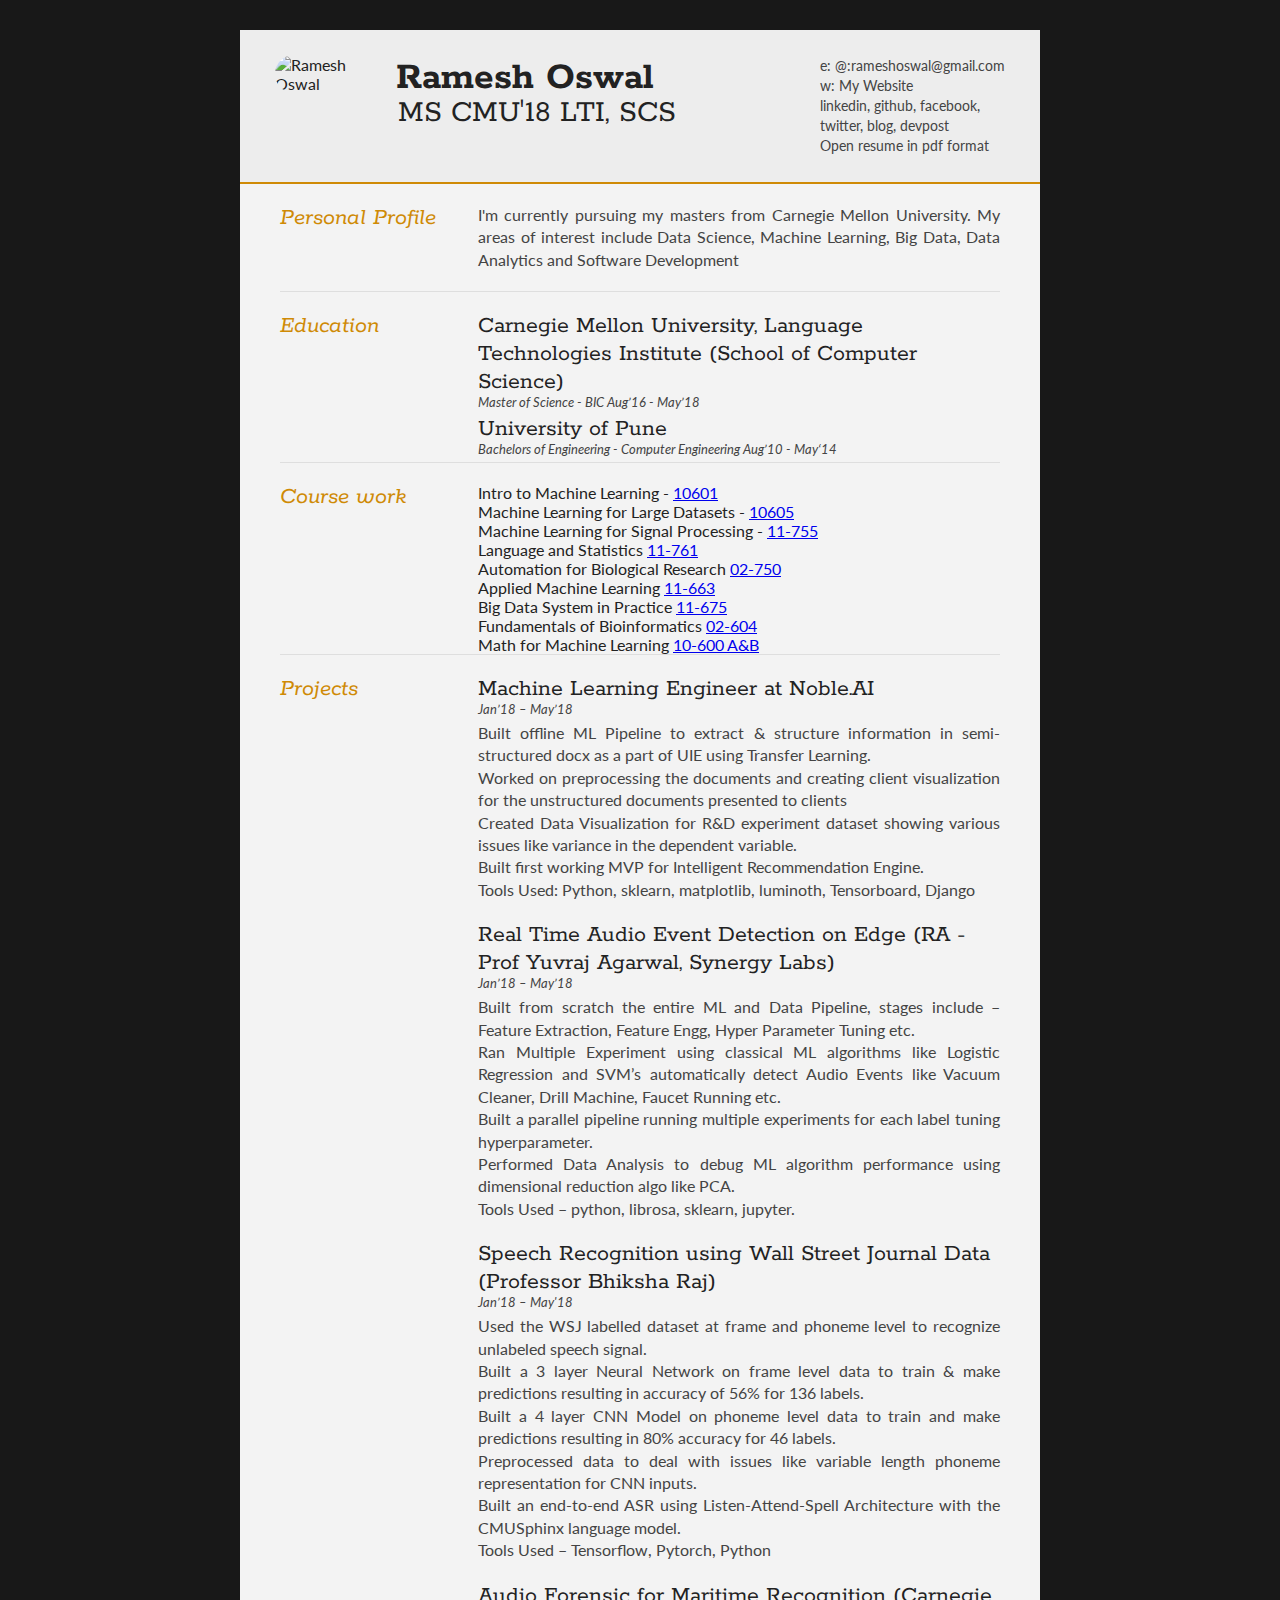
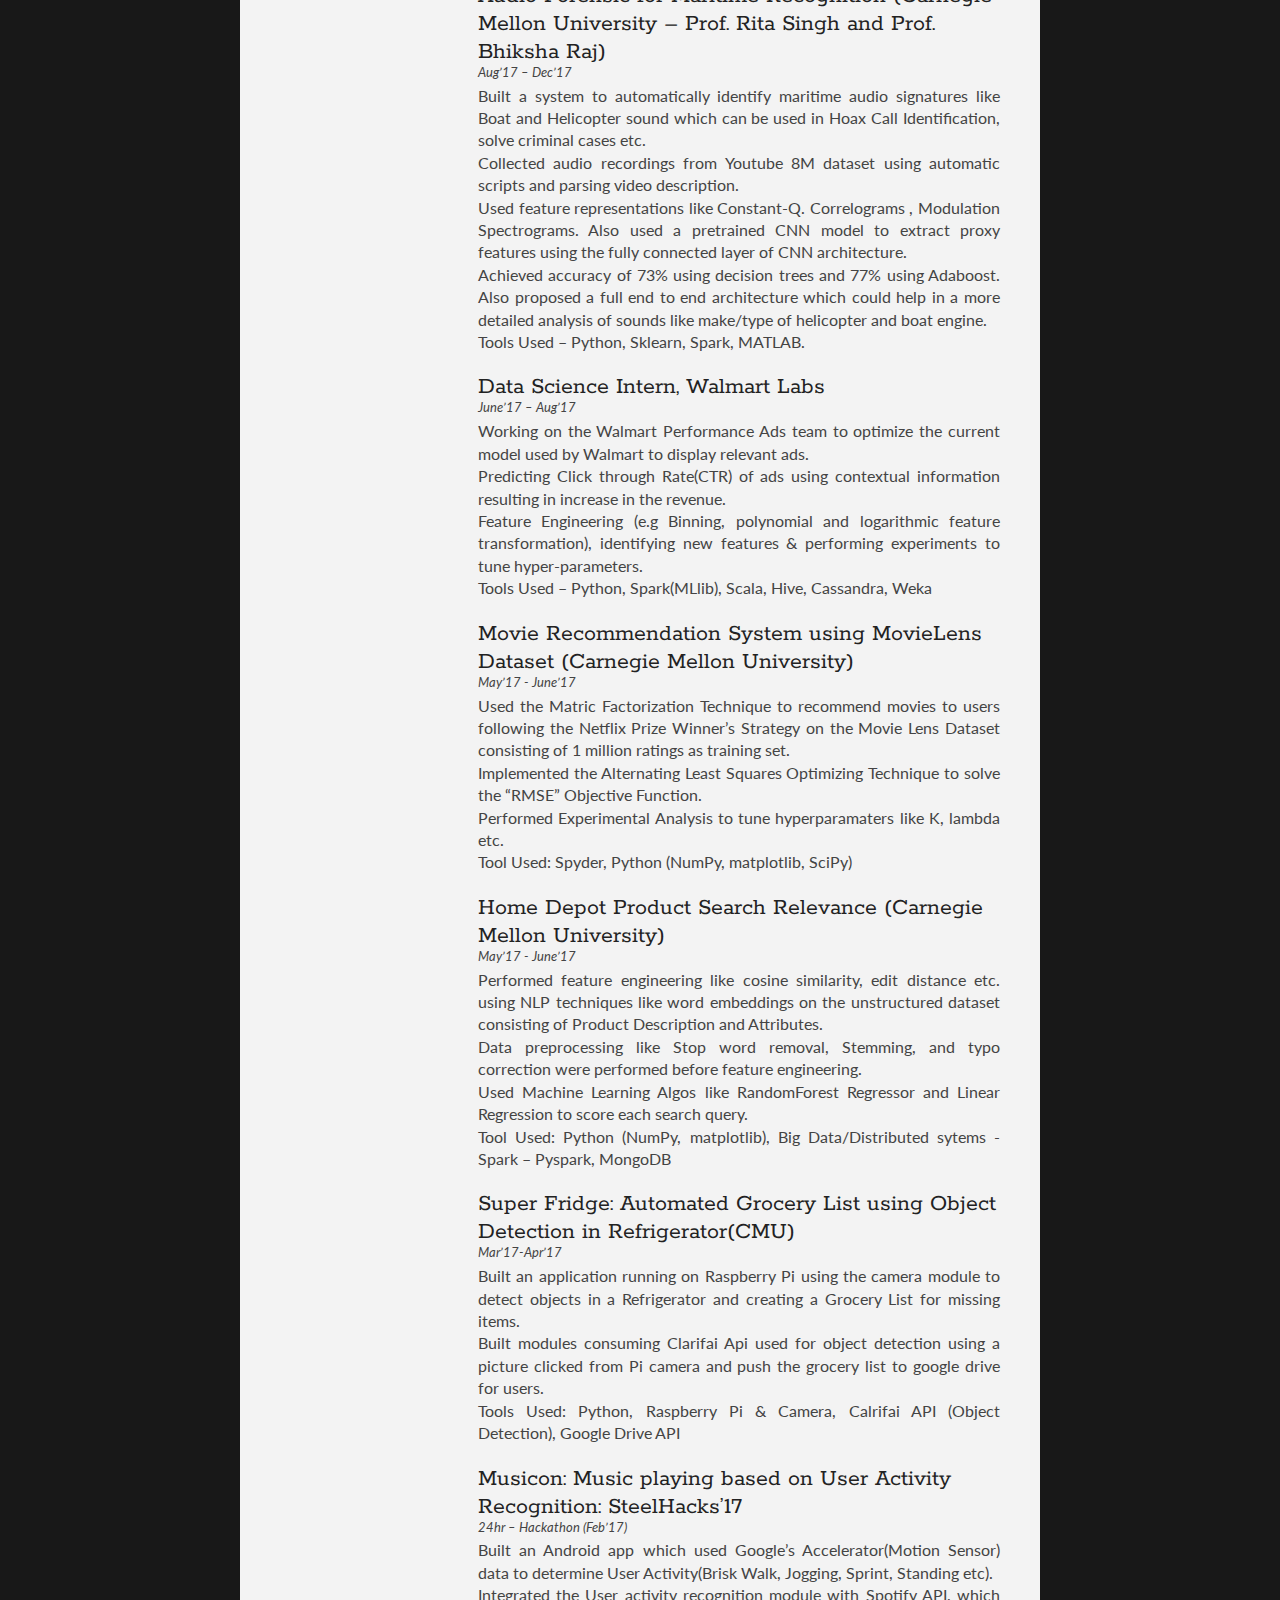
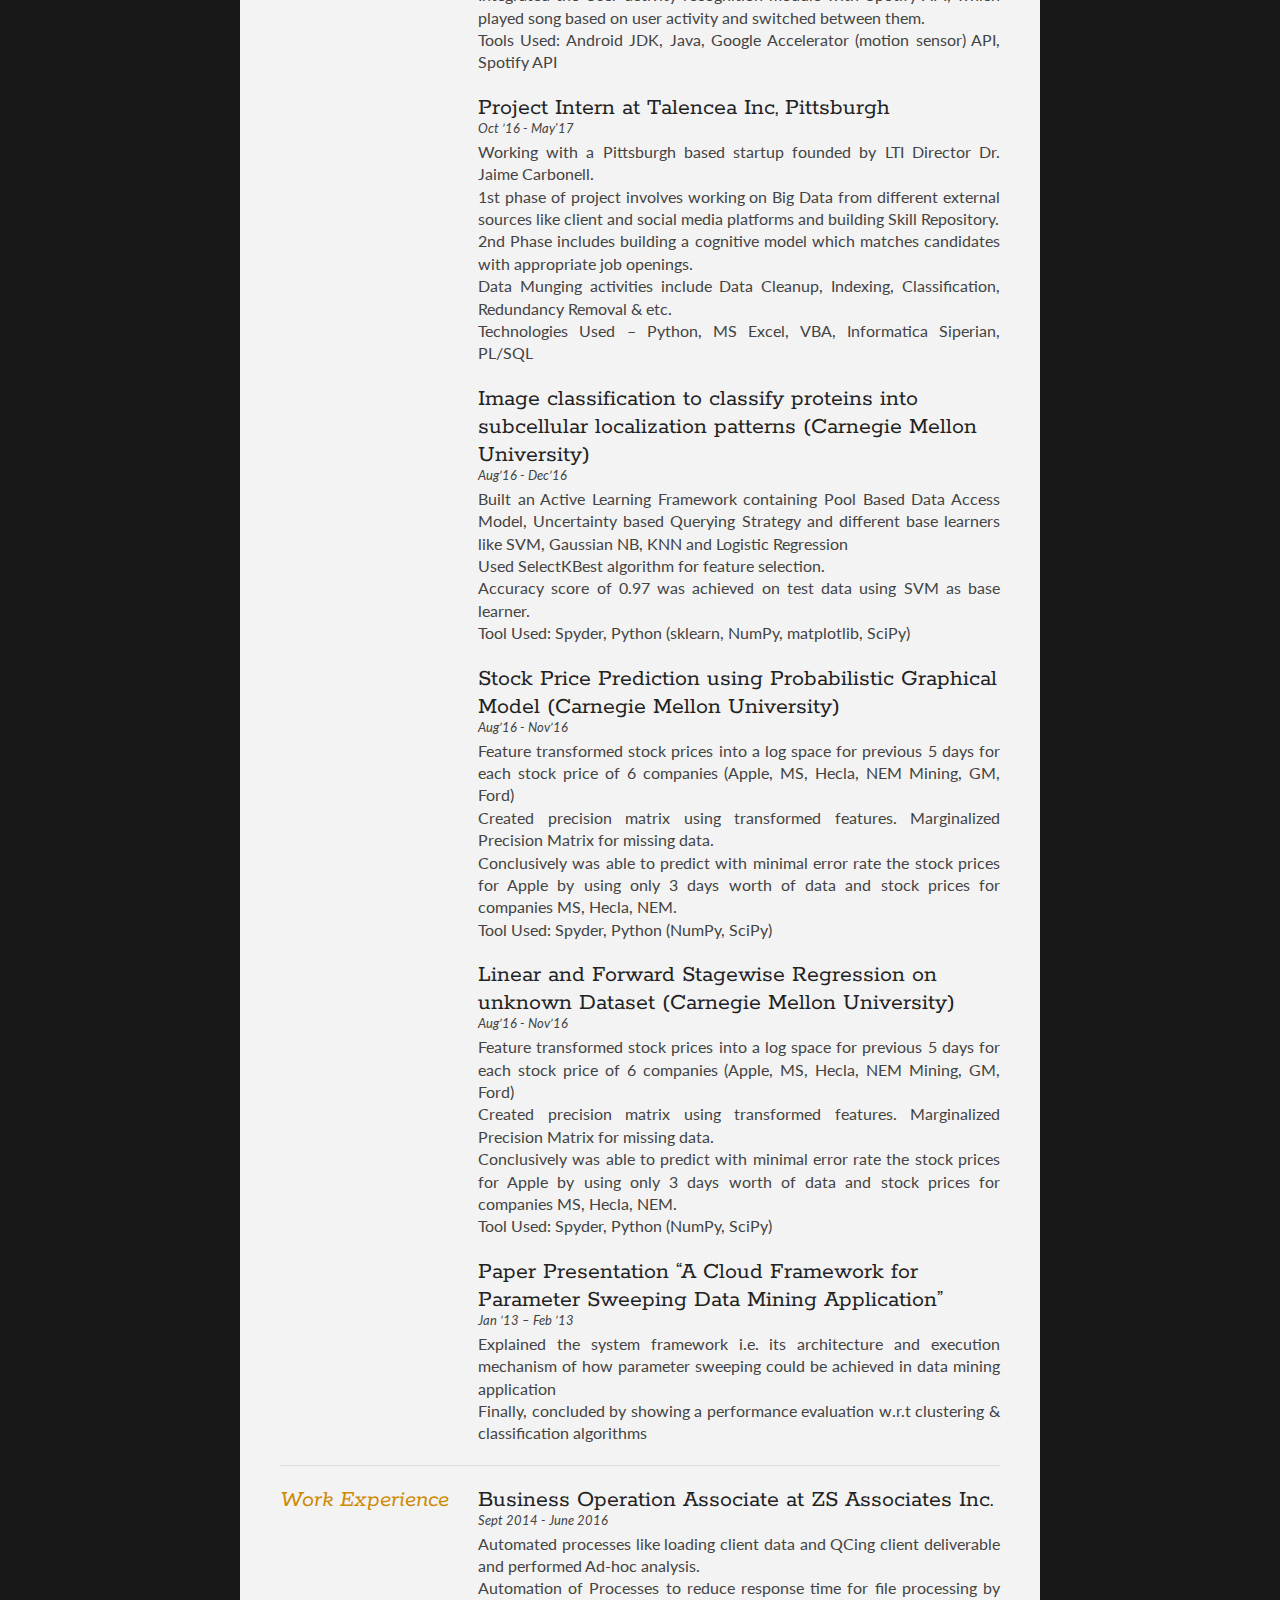
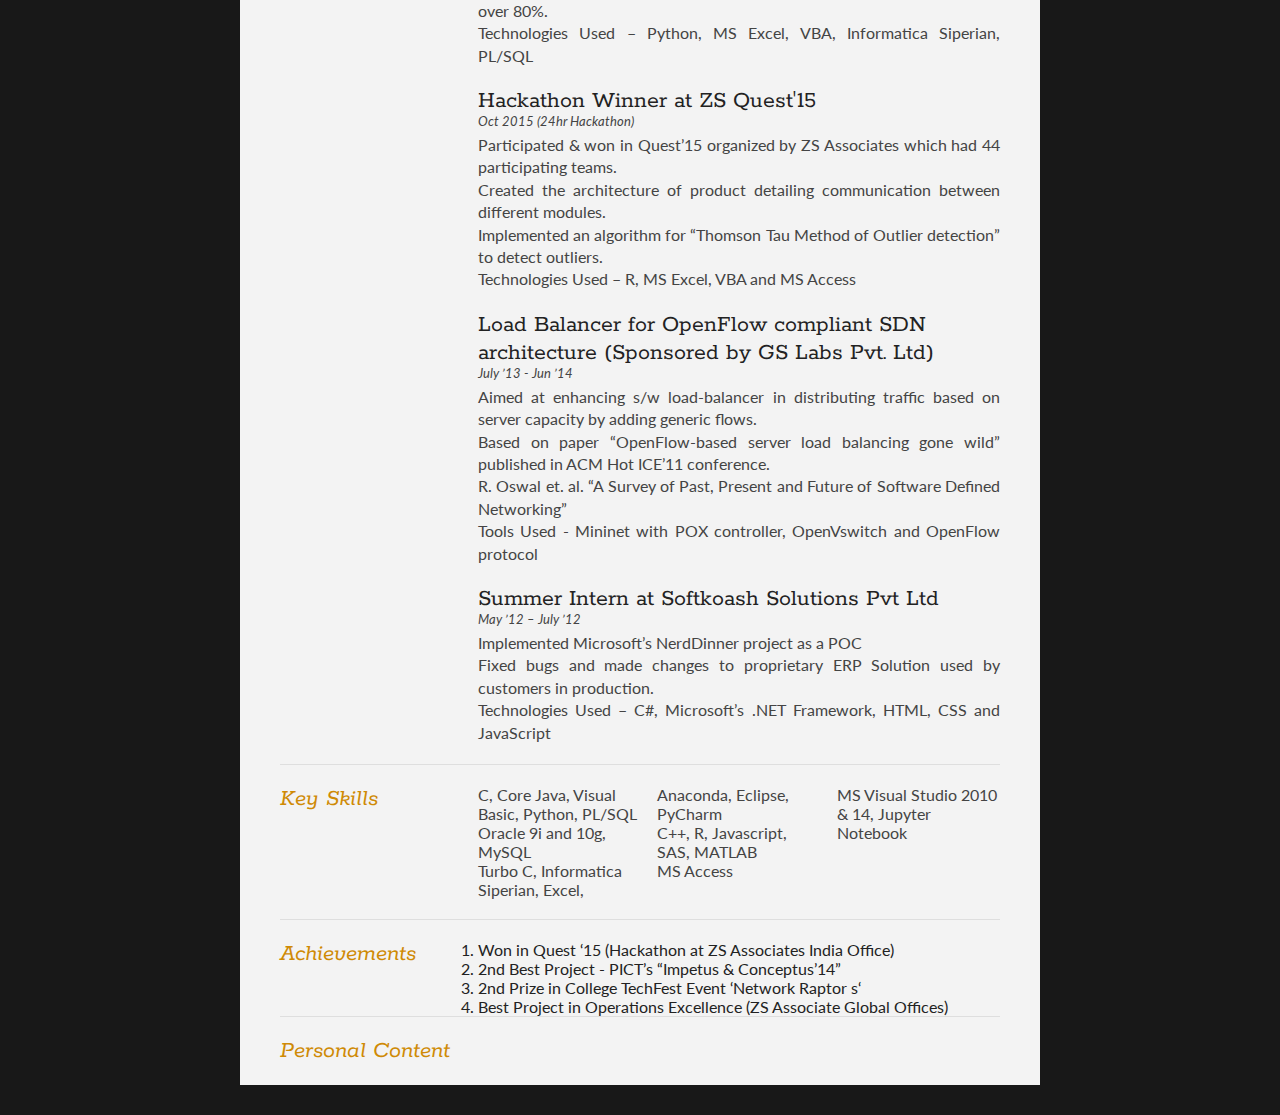
==== commit f3155826: "linking published notion page" ====
--- a/index.html
+++ b/index.html
@@ -388,11 +388,6 @@
 			<div class="sectionTitle">
 				<h1>Personal Content</h1>
 			</div>
-			<div class="sectionContent">
-				<ol class="achievements">
-					<a href="./assets/notion_publish/Tony Robinson Prime Mover Labs Event 19th 20th of .html">Notes from Tony Robinson Prime Mover Labs Event</a>
-				</ol>
-			</div>
 			<div class="clear"></div>
 		</section>
 		
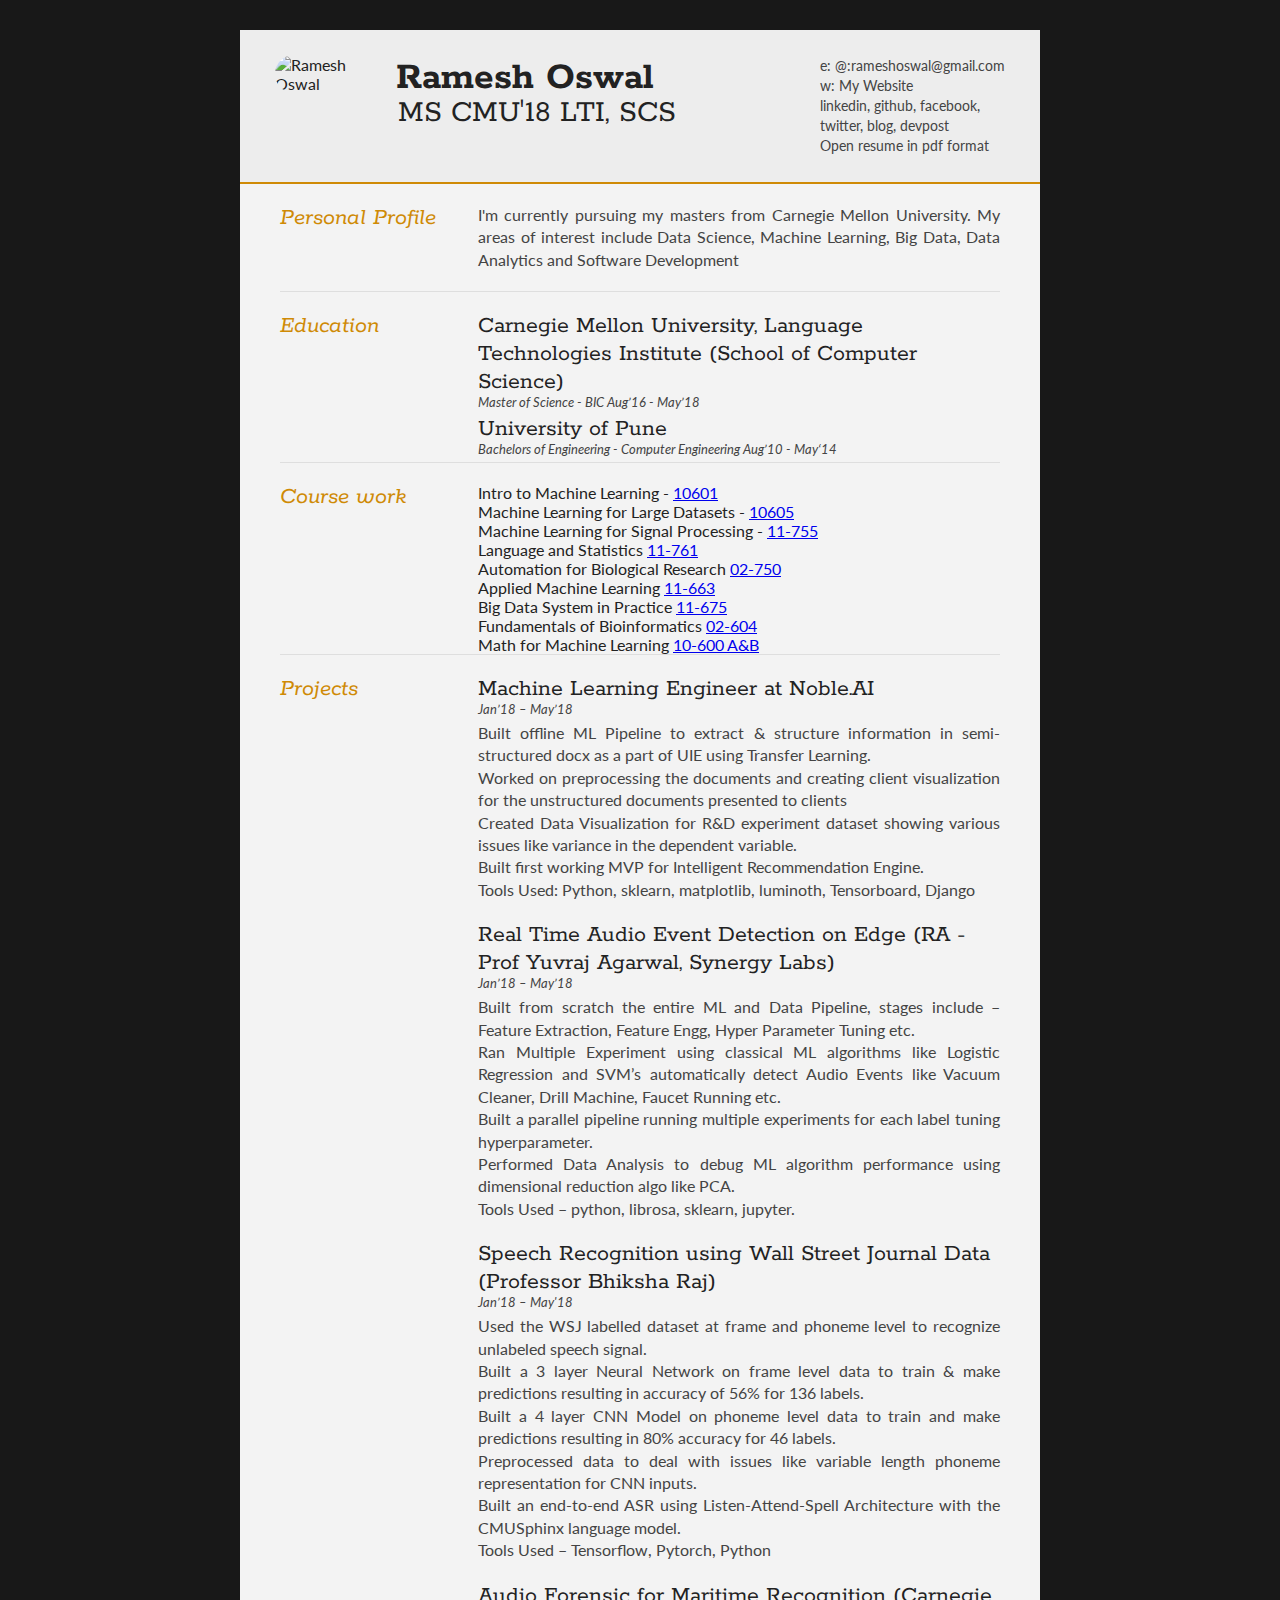
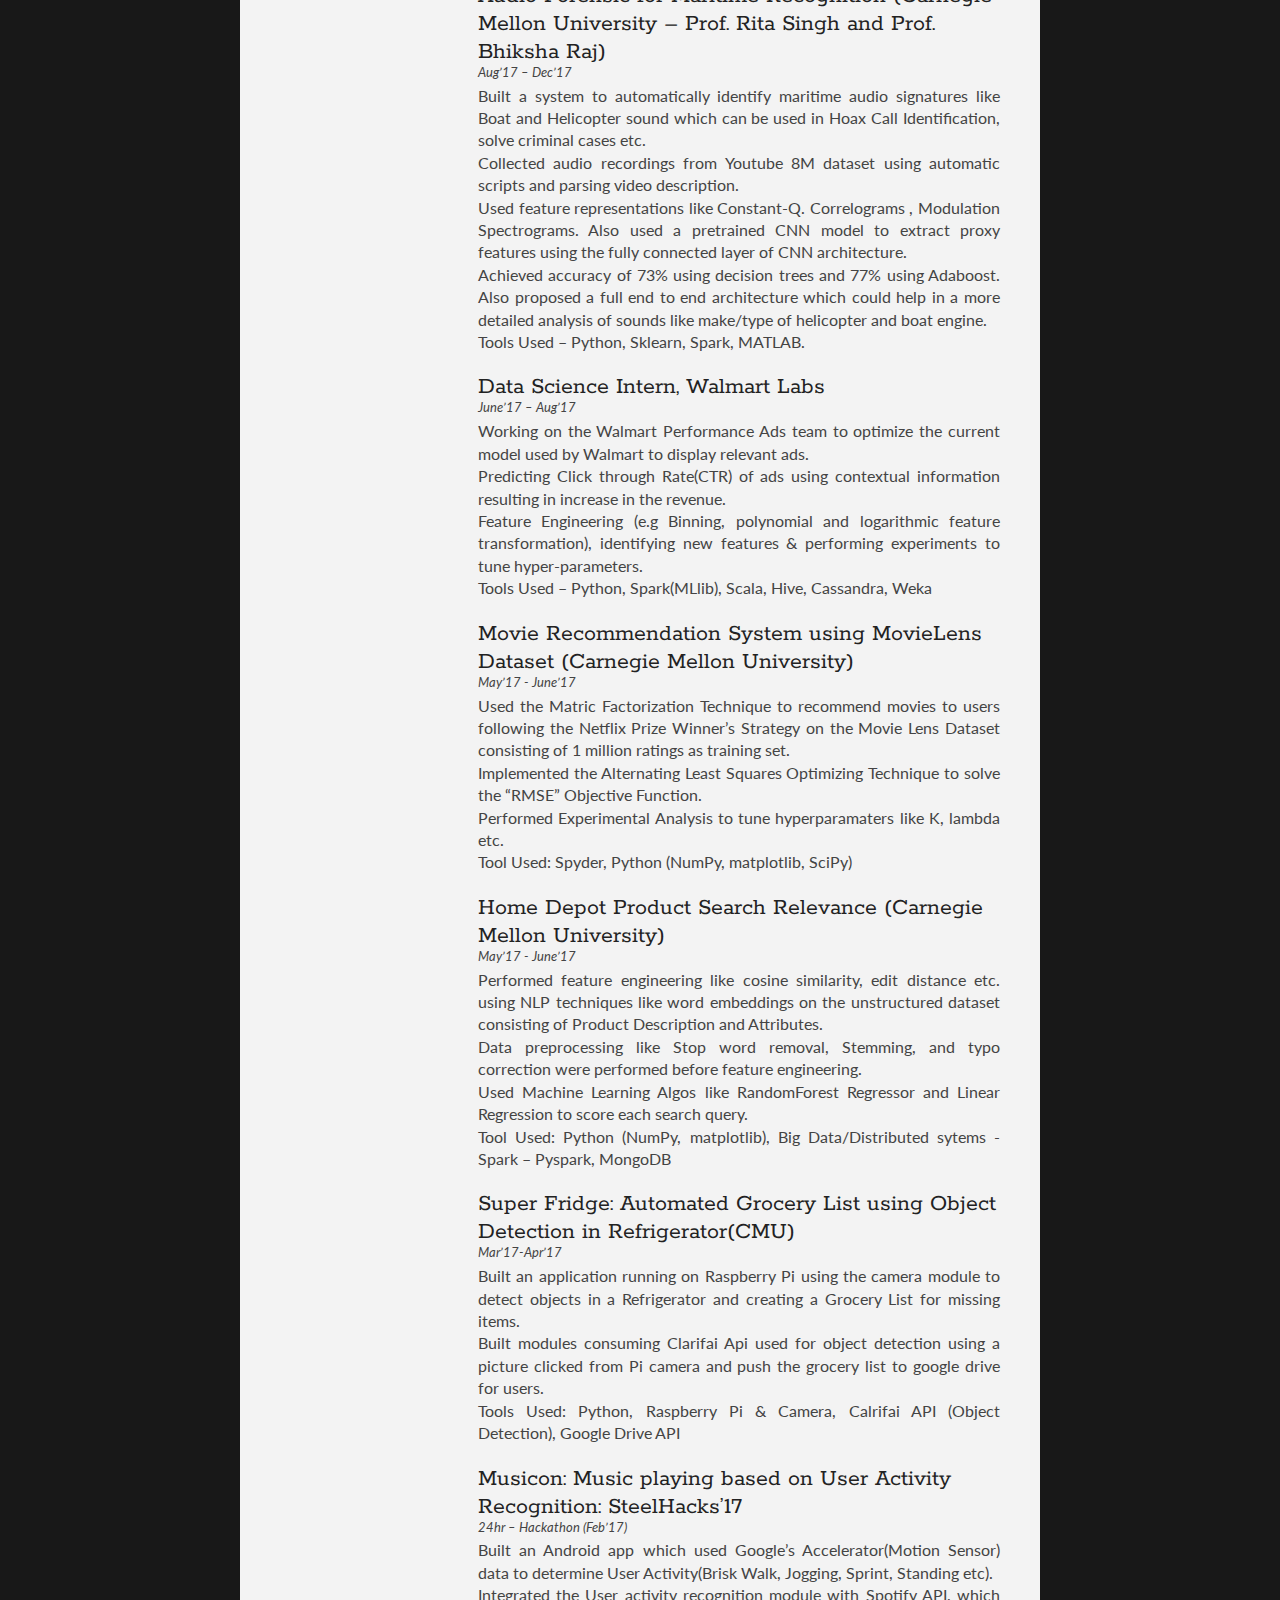
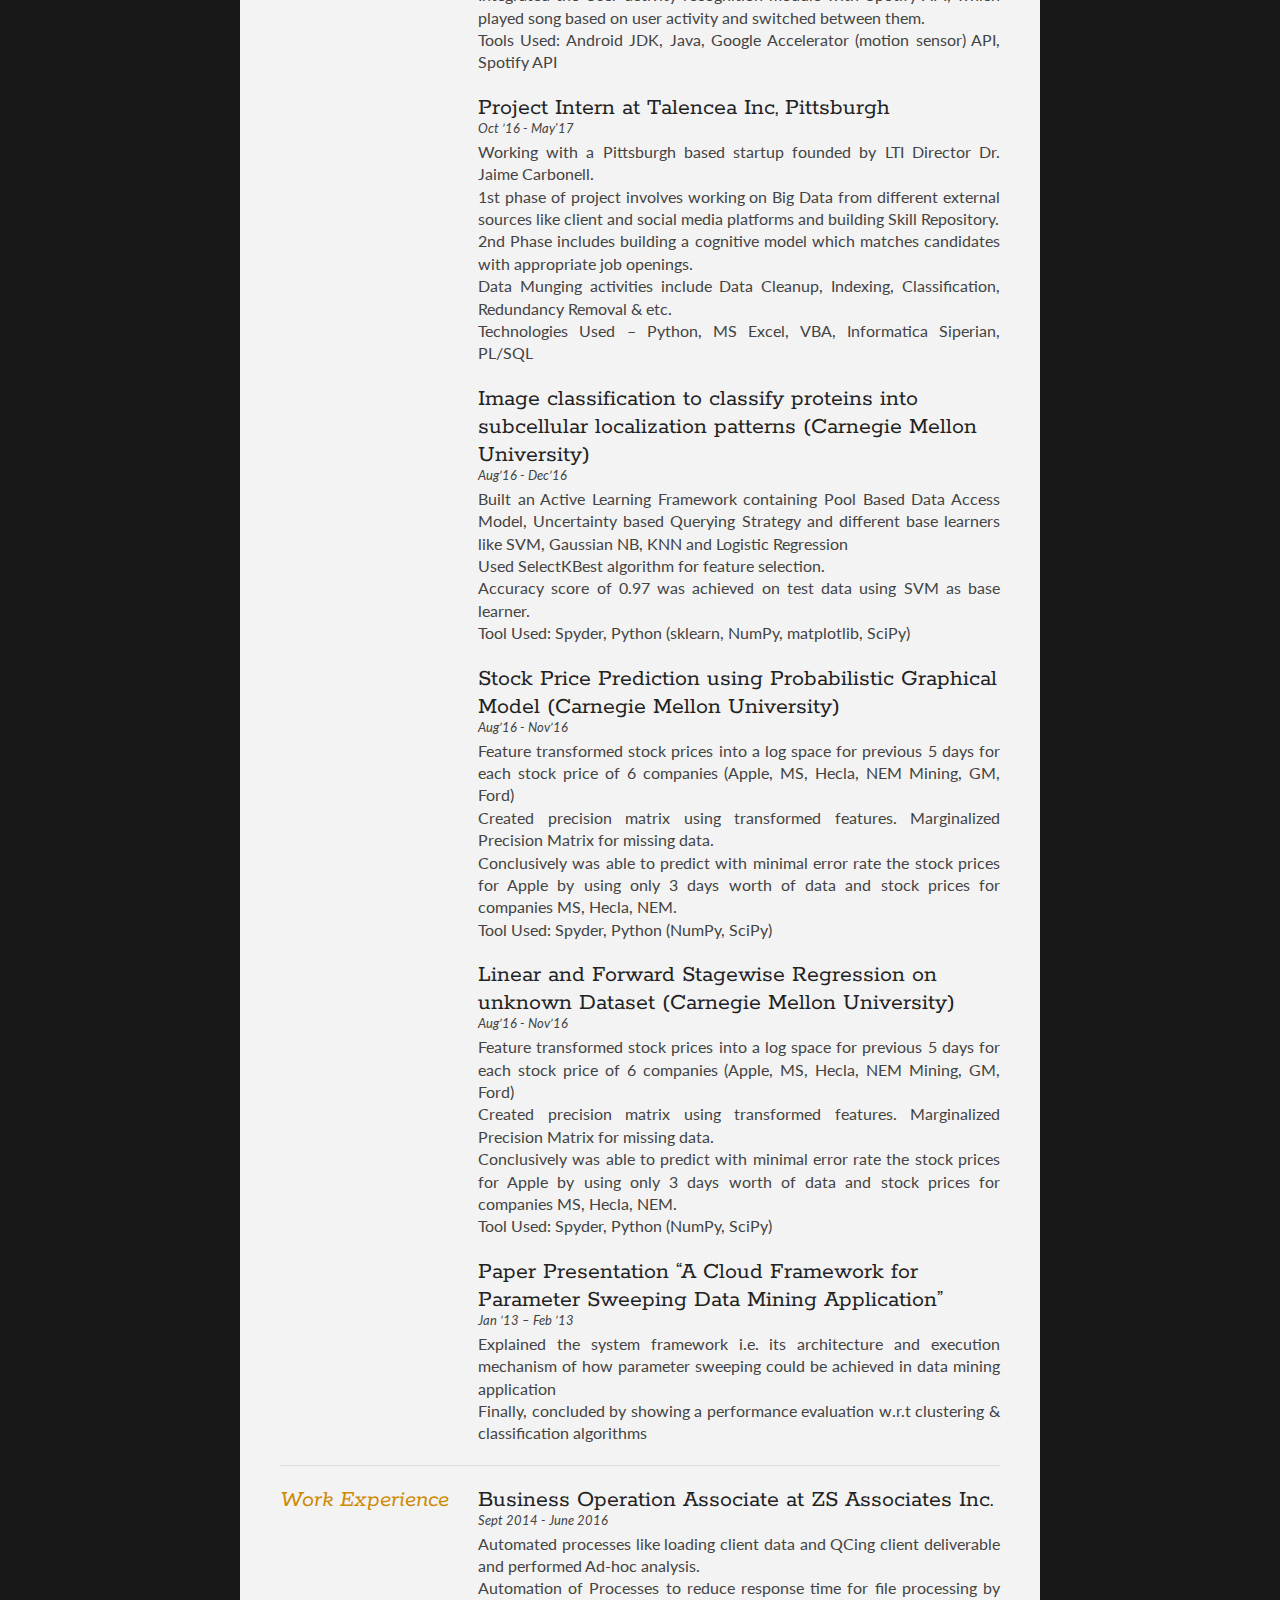
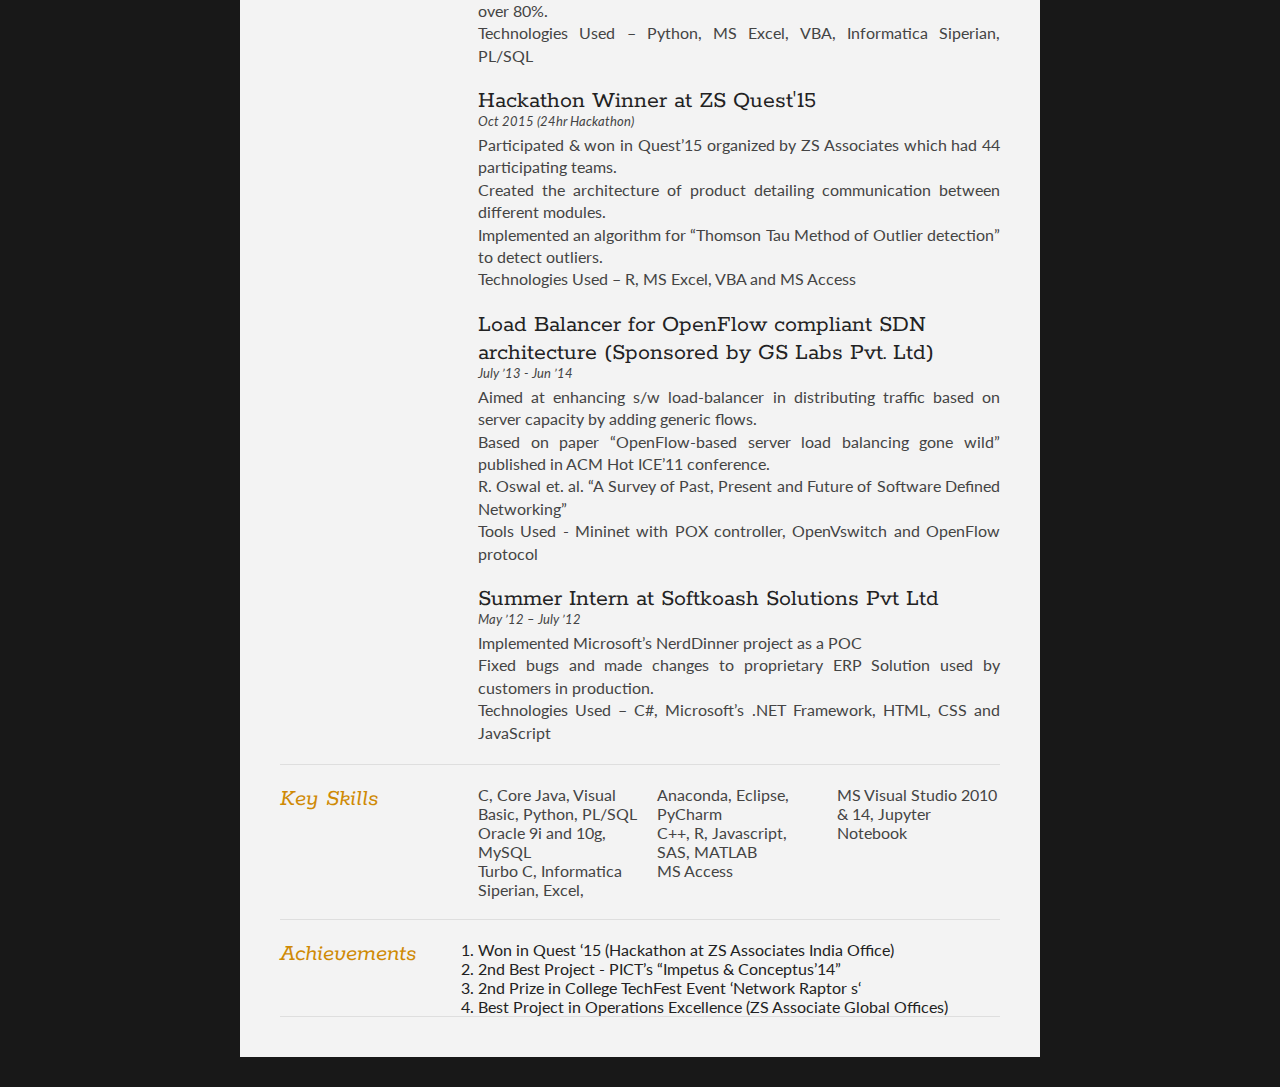
==== commit 5fdbc130: "removed notion folder and personal things" ====
--- a/index.html
+++ b/index.html
@@ -385,12 +385,6 @@
 			<div class="clear"></div>
 		</section>
 		<section>
-			<div class="sectionTitle">
-				<h1>Personal Content</h1>
-			</div>
-			<div class="clear"></div>
-		</section>
-		
 	</div>
 </div>
 <script type="text/javascript">
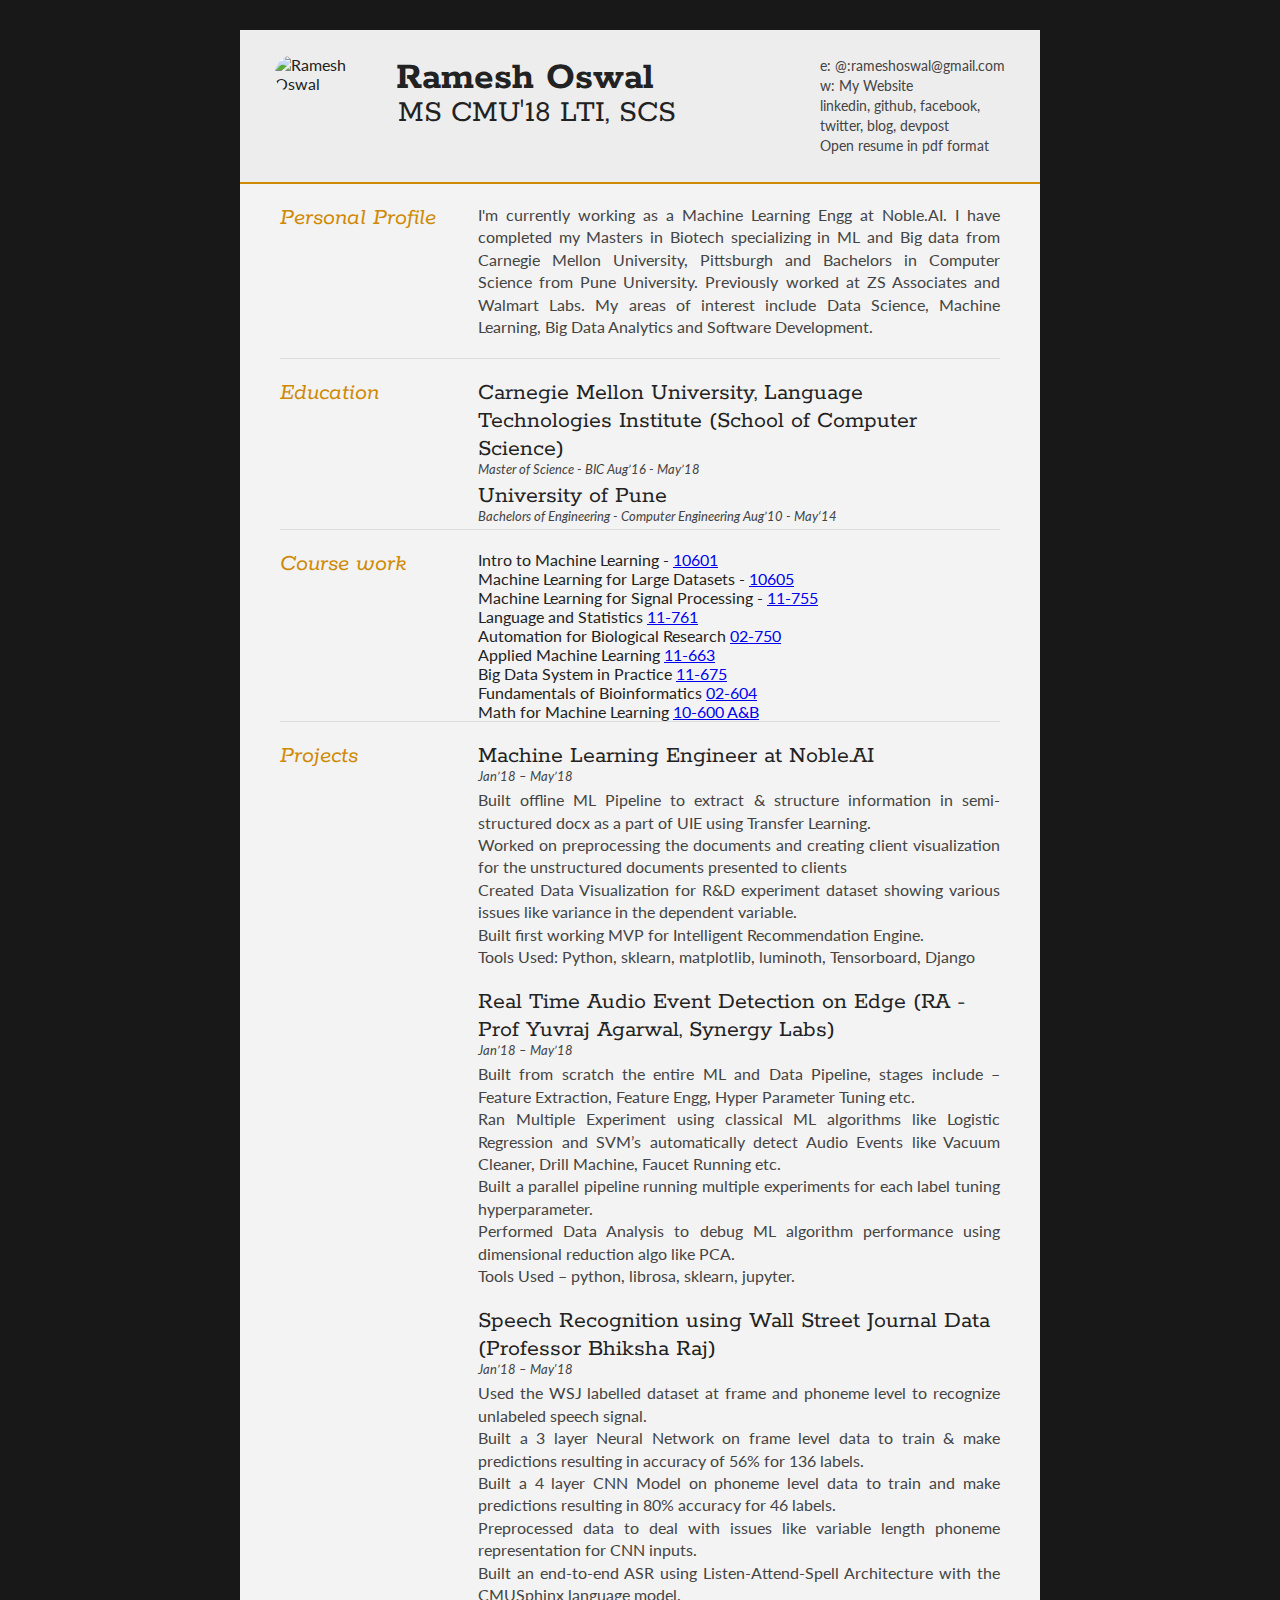
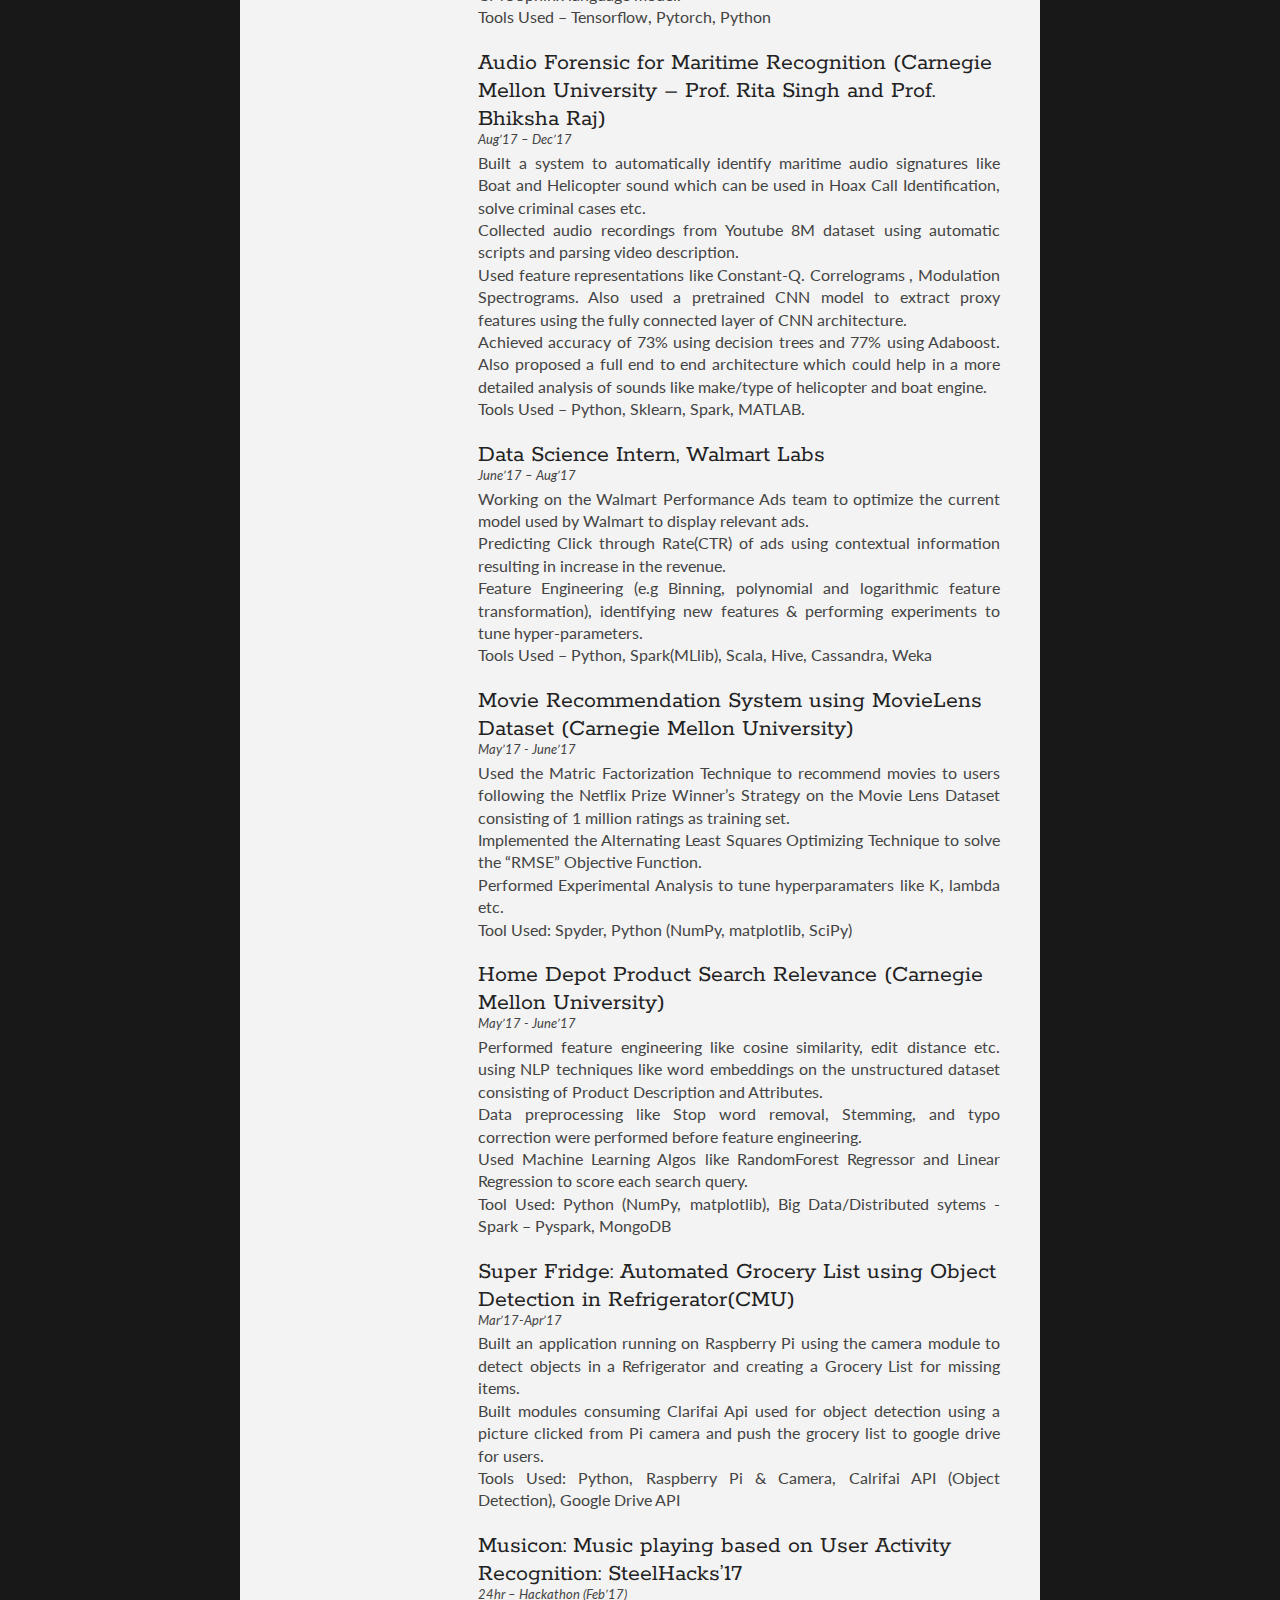
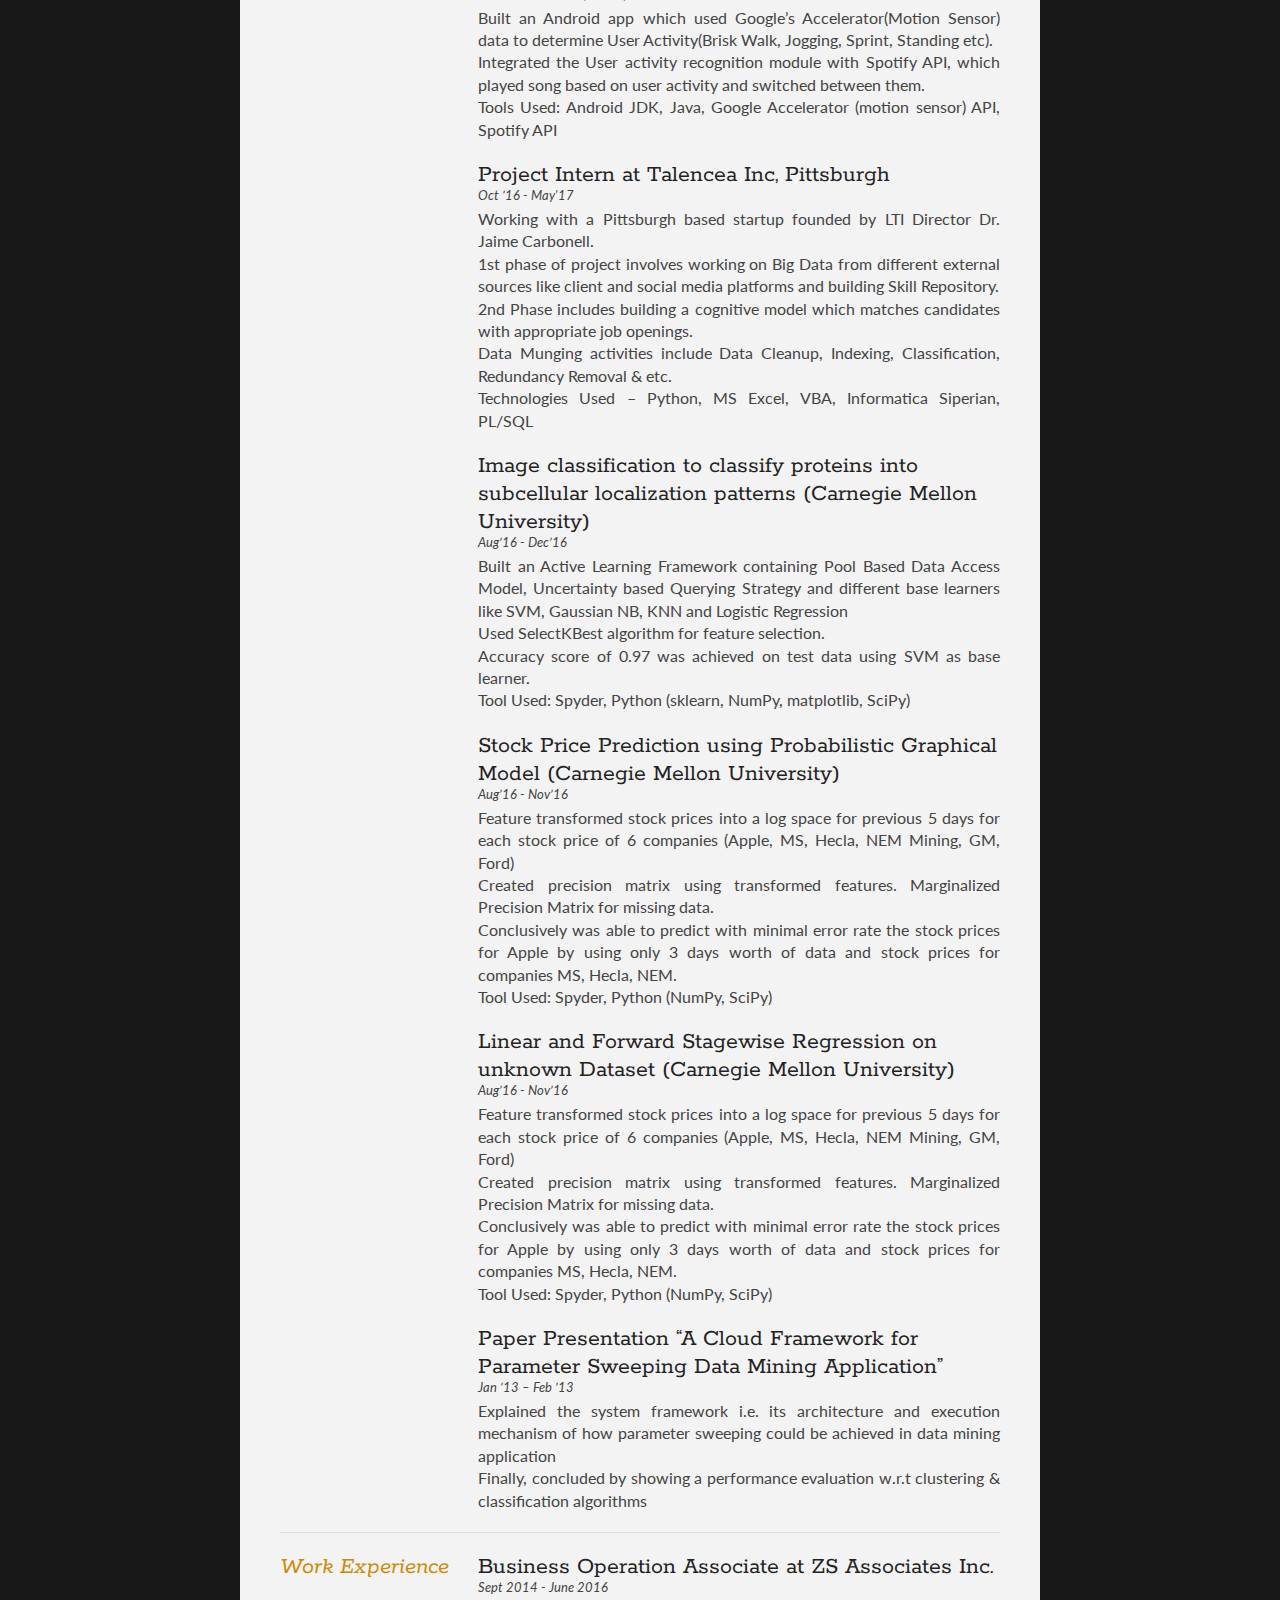
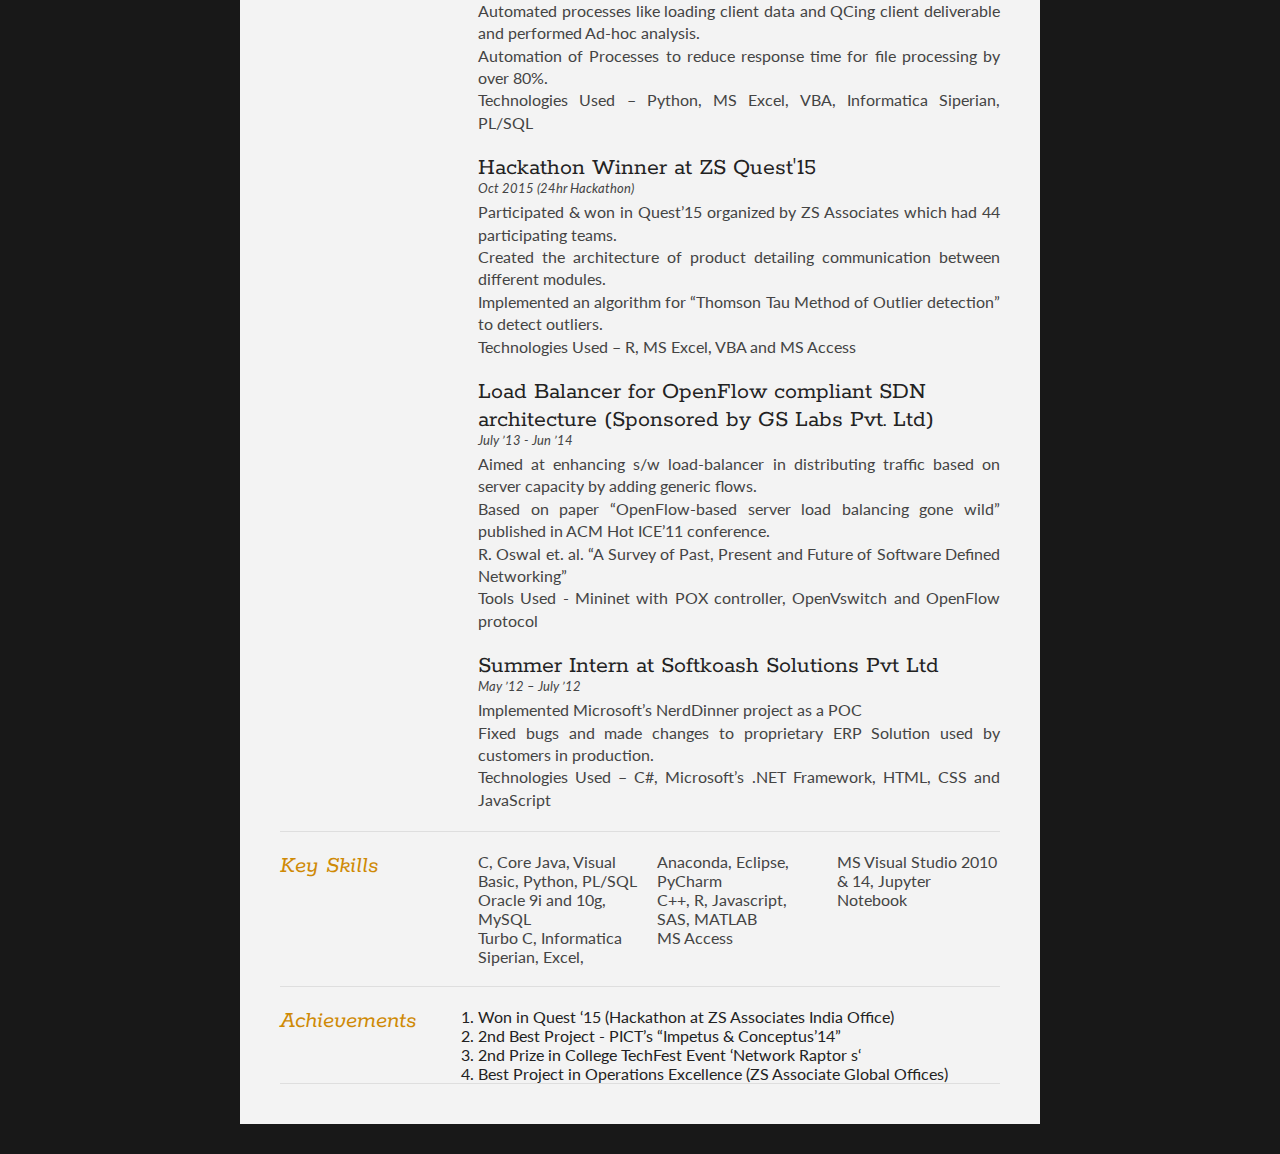
==== commit df157ecb: "changed current" ====
--- a/index.html
+++ b/index.html
@@ -83,7 +83,7 @@
 				</div>
 				
 				<div class="sectionContent">
-					<p>I'm currently pursuing my masters from Carnegie Mellon University. My areas of interest include Data Science, Machine Learning, Big Data, Data Analytics and Software Development</p>
+					<p>I'm currently working as a Machine Learning Engg at Noble.AI. I have completed my Masters in Biotech specializing in ML and Big data from Carnegie Mellon University, Pittsburgh and Bachelors in Computer Science from Pune University. Previously worked at ZS Associates and Walmart Labs. My areas of interest include Data Science, Machine Learning, Big Data Analytics and Software Development.</p>
 				</div>
 			</article>
 			<div class="clear"></div>
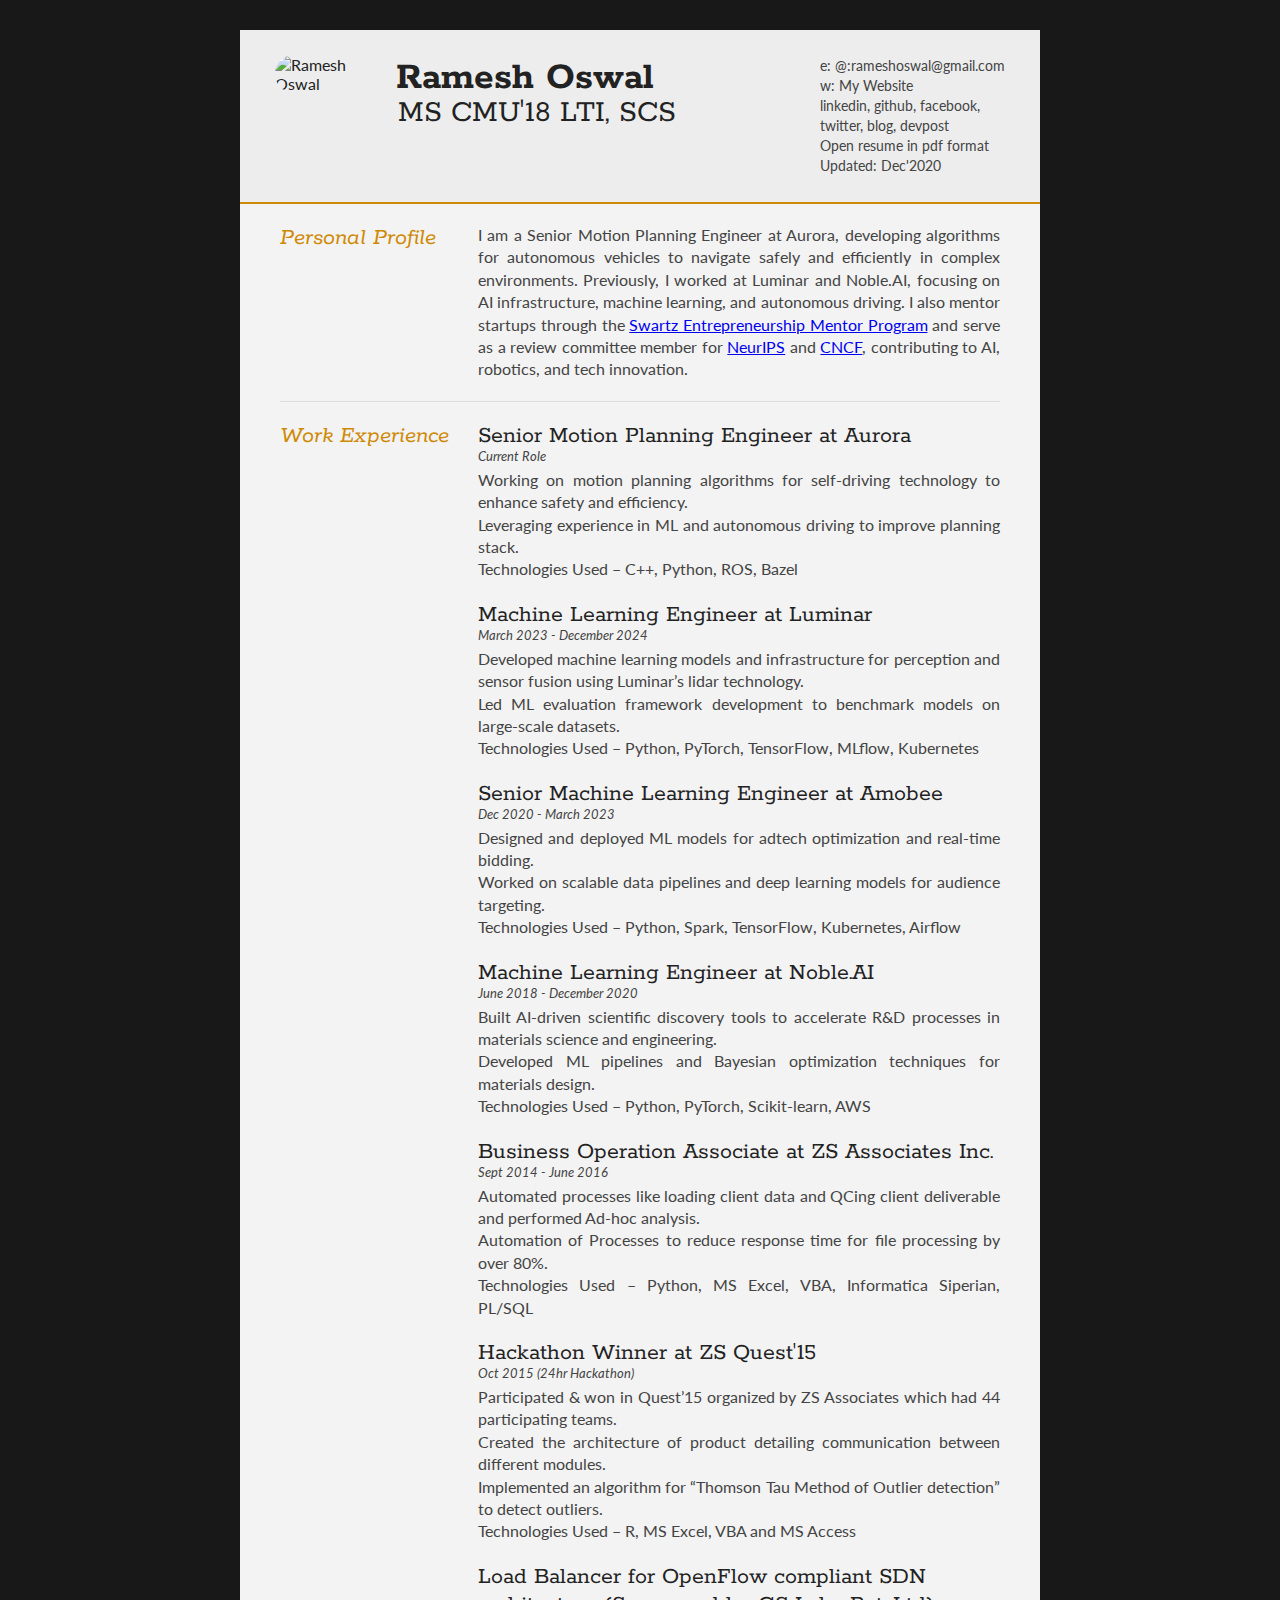
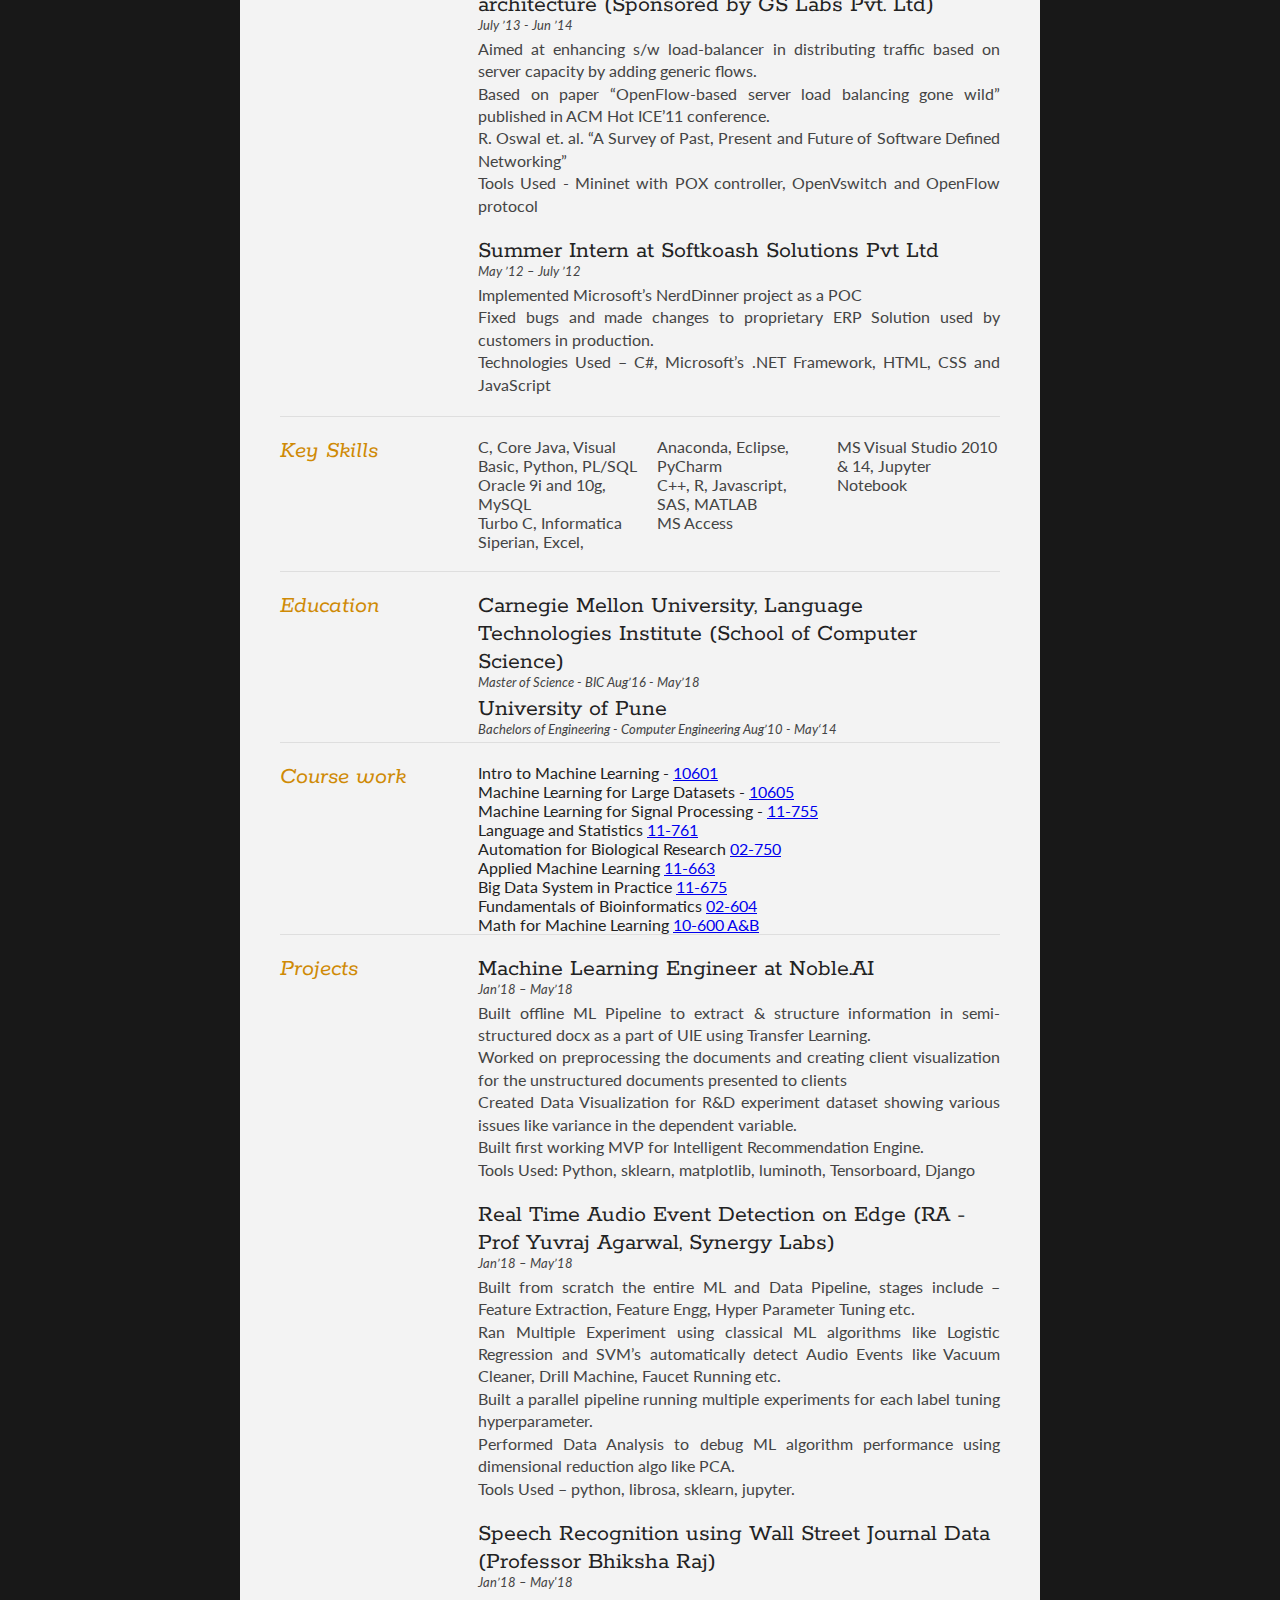
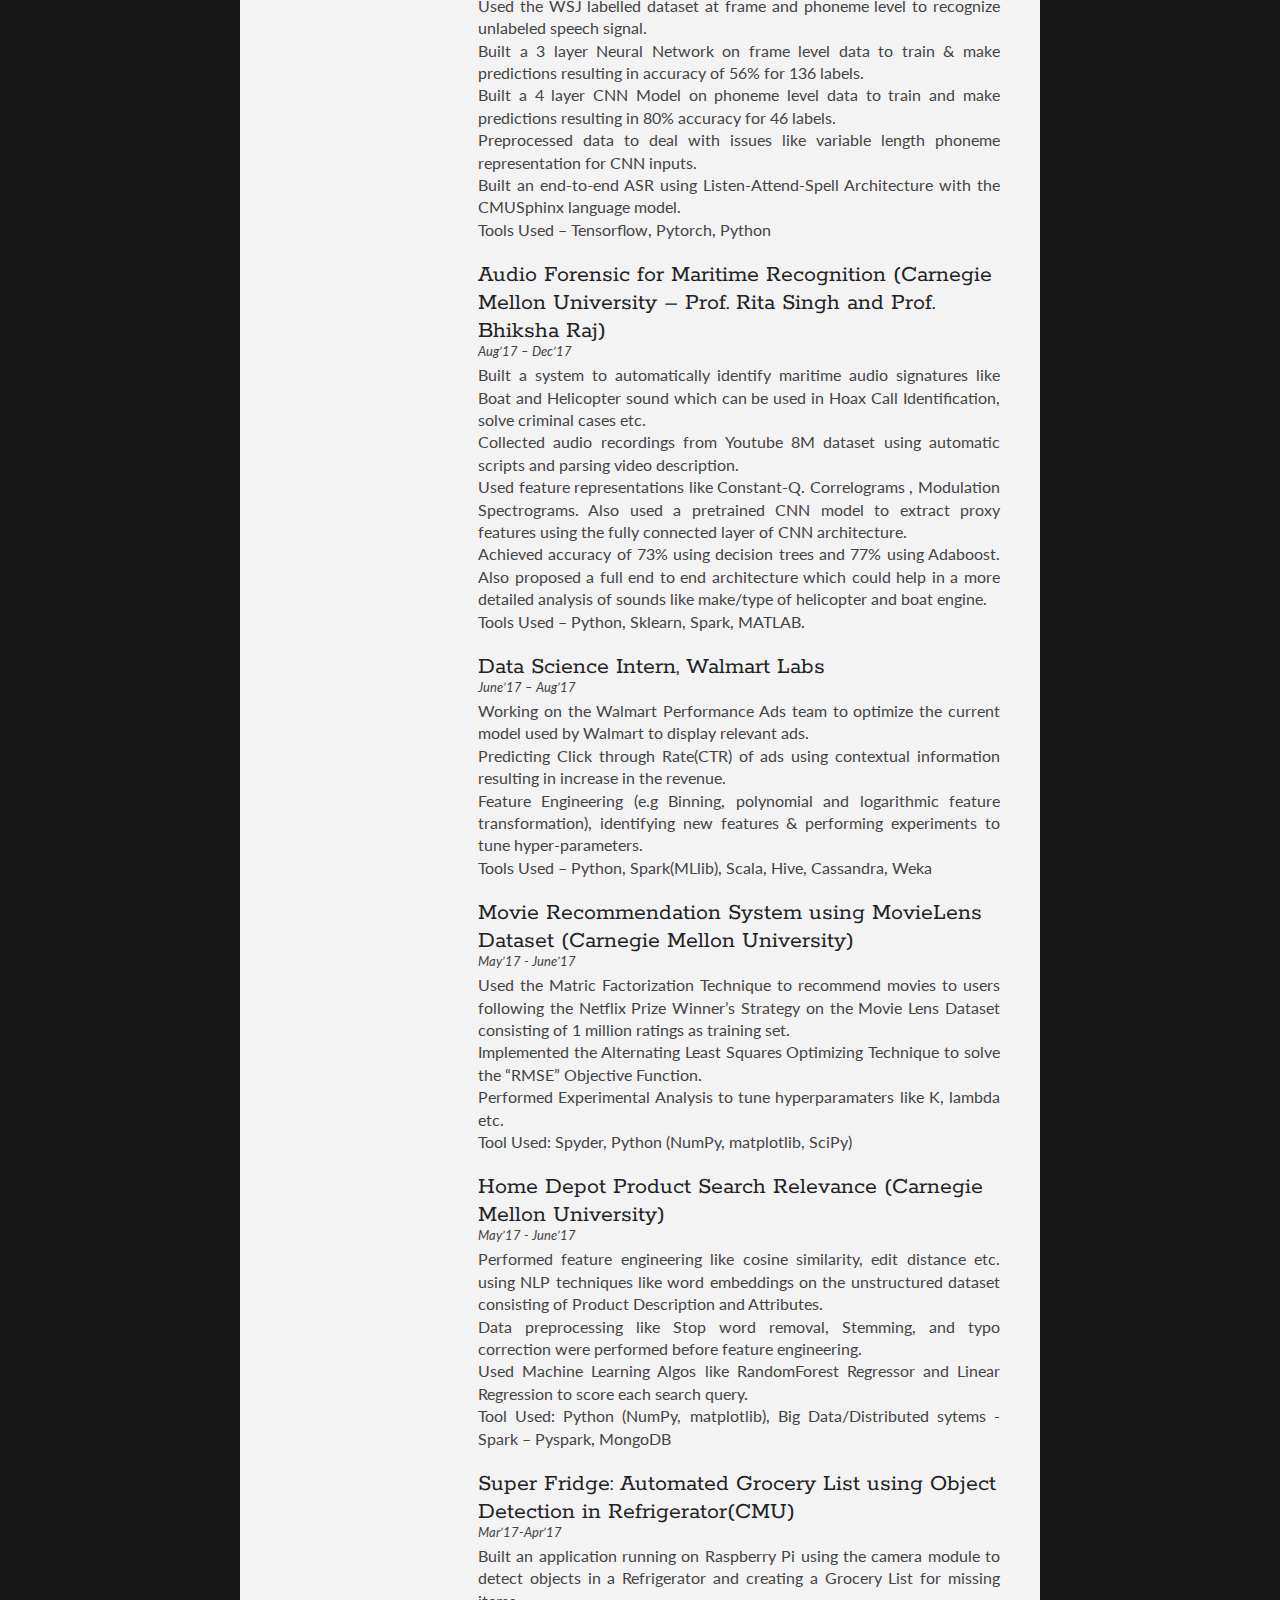
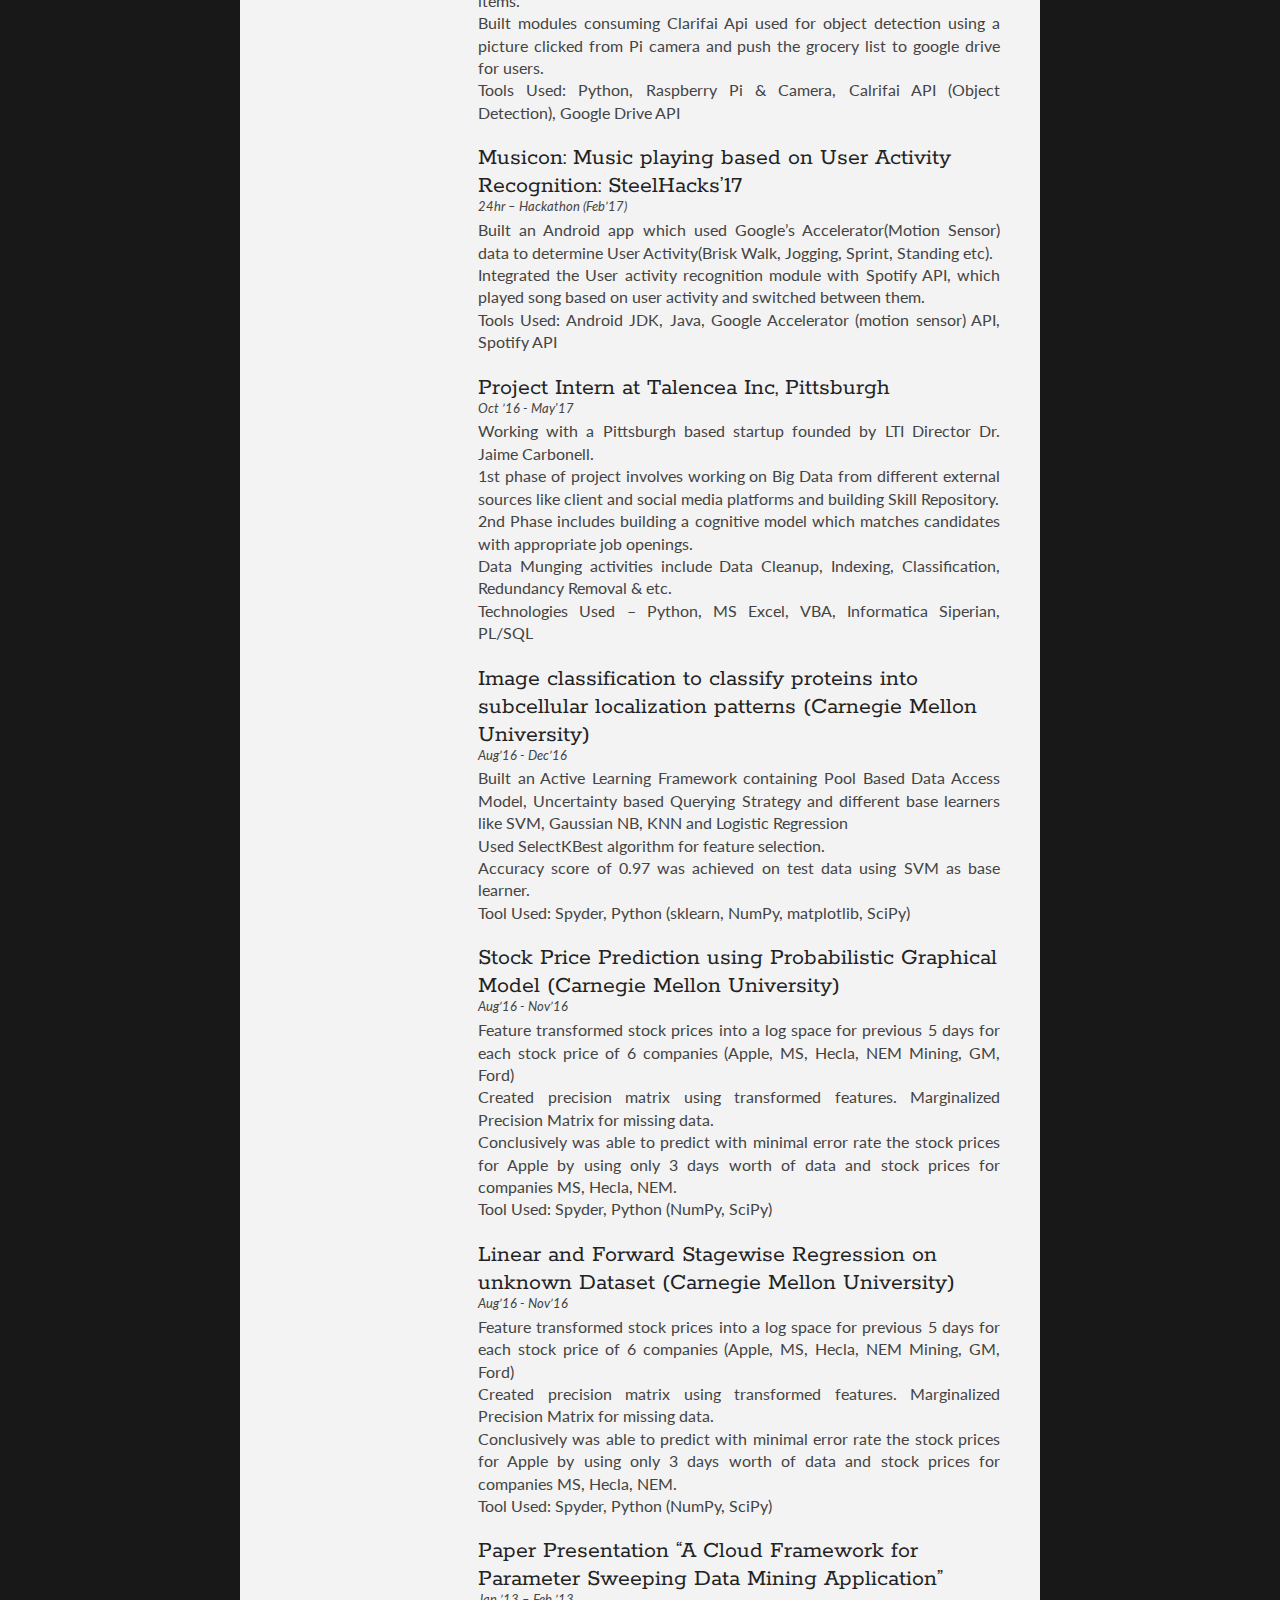
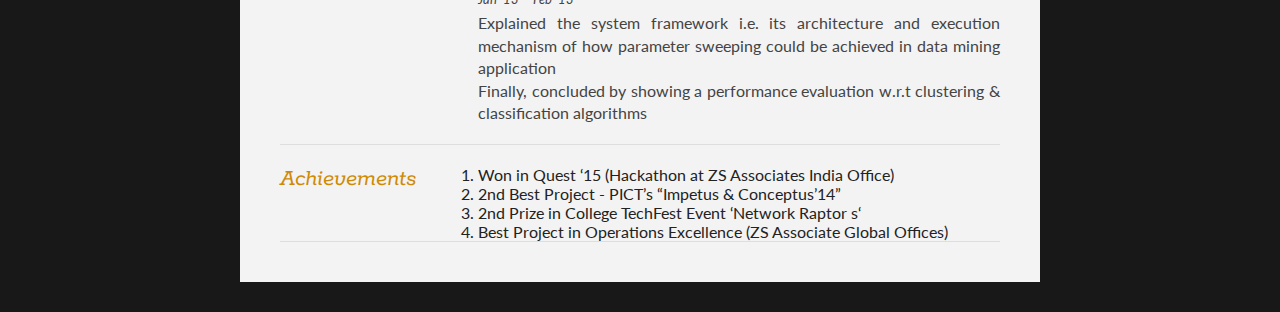
==== commit 7546c0ae: "updated" ====
--- a/index.html
+++ b/index.html
@@ -68,8 +68,9 @@
 				</li>
 				</li>
 				<li>
-				<a href="./assets/Resume/Ramesh Oswal_v1.1.pdf">Open resume in pdf format</a>
+				<a href="./assets/Resume/resume.pdf">Open resume in pdf format</a>
 				</li>
+				<li><a href="./assets/Resume/resume.pdf">Updated: Dec'2020</a></li>
 			</ul>
 		</div>
 		<div class="clear"></div>
@@ -83,235 +84,49 @@
 				</div>
 				
 				<div class="sectionContent">
-					<p>I'm currently working as a Machine Learning Engg at Noble.AI. I have completed my Masters in Biotech specializing in ML and Big data from Carnegie Mellon University, Pittsburgh and Bachelors in Computer Science from Pune University. Previously worked at ZS Associates and Walmart Labs. My areas of interest include Data Science, Machine Learning, Big Data Analytics and Software Development.</p>
+					<p>I am a Senior Motion Planning Engineer at Aurora, developing algorithms for autonomous vehicles to navigate safely and efficiently in complex environments. Previously, I worked at Luminar and Noble.AI, focusing on AI infrastructure, machine learning, and autonomous driving. I also mentor startups through the <a href="https://www.cmu.edu/swartz-center-for-entrepreneurship/get-involved/mentor/mentors-bio-pages/oswal.html"> Swartz Entrepreneurship Mentor Program</a> and serve as a review committee member for <a href="https://neurips.cc/"> NeurIPS</a> and <a href="https://www.cncf.io/">CNCF</a>, contributing to AI, robotics, and tech innovation.</p>
 				</div>
 			</article>
 			<div class="clear"></div>
 		</section>
-			<section>
-			<div class="sectionTitle">
-				<h1>Education</h1>
+		<section>
+			<div class="sectionTitle">
+				<h1>Work Experience</h1>
 			</div>
 			
 			<div class="sectionContent">
 				<article>
-					<h2>Carnegie Mellon University, Language Technologies Institute (School of Computer Science)</h2>
-					<p class="subDetails">Master of Science - BIC Aug’16 - May’18</p>
-				</article>
-				
-				<article>
-					<h2>University of Pune</h2>
-					<p class="subDetails">Bachelors of Engineering - Computer Engineering Aug’10 - May‘14</p>
-				</article>
-			</div>
-			<div class="clear"></div>
-		</section>
-			<section>
-			<div class="sectionTitle">
-				<h1>Course work</h1>
-			</div>
-			
-			<div class="sectionContent">
-				<article>
-					Intro to Machine Learning - <a href="http://www.cs.cmu.edu/~mgormley/courses/10601-s17/index.html">10601</a>
-				</article>
-
-				<article>
-					Machine Learning for Large Datasets - <a href="http://curtis.ml.cmu.edu/w/courses/index.php/Syllabus_for_Machine_Learning_with_Large_Datasets_10-605_in_Fall_2017">10605</a>
-				</article>
-
-				<article>
-					Machine Learning for Signal Processing - <a href="http://mlsp.cs.cmu.edu/courses/fall2017/">11-755</a>
-				</article>
-
-				<article>
-					Language and Statistics <a href="http://www.cs.cmu.edu/~roni/11761/"> 11-761 </a>
-				</article>
-				
-				<article>
-					Automation for Biological Research <a href="https://sites.google.com/site/automationofbiologicalresearch/"> 02-750 </a>
-				</article>
-
-				<article>
-					Applied Machine Learning <a href="http://www.cs.cmu.edu/~cprose/MachineLearningInPracticeSyllabus-S16.pdf"> 11-663 </a>
-				</article>
-				
-				<article>
-					Big Data System in Practice <a href="https://www.cmucoursefind.xyz/courses/11-675/s17"> 11-675 </a>
-				</article>
-
-				<article>
-					Fundamentals of Bioinformatics <a href="https://piazza-syllabus.s3.amazonaws.com/ij0kh051u765wk/syllabus.pdf?AWSAccessKeyId=AKIAIEDNRLJ4AZKBW6HA&Expires=1513941504&Signature=3xjmxZc556FD8LJRyX60DPjgM2k%3D"> 02-604 </a>
-				</article>
-
-				<article>
-					Math for Machine Learning <a href="https://canvas.cmu.edu/courses/603/assignments/syllabus"> 10-600 A&B </a>
-				</article>
-
-			</div>
-			<div class="clear"></div>
-		<section>
-			<div class="sectionTitle">
-				<h1>Projects</h1>
-			</div>
-			
-			<div class="sectionContent"> 
-
+					<h2>Senior Motion Planning Engineer at Aurora</h2>
+					<p class="subDetails">Current Role</p>
+					<p>Working on motion planning algorithms for self-driving technology to enhance safety and efficiency.
+					   <br>Leveraging experience in ML and autonomous driving to improve planning stack.
+					   <br>Technologies Used – C++, Python, ROS, Bazel</p>
+				</article>
+				
+				<article>
+					<h2>Machine Learning Engineer at Luminar</h2>
+					<p class="subDetails">March 2023 - December 2024</p>
+					<p>Developed machine learning models and infrastructure for perception and sensor fusion using Luminar’s lidar technology.
+					   <br>Led ML evaluation framework development to benchmark models on large-scale datasets.
+					   <br>Technologies Used – Python, PyTorch, TensorFlow, MLflow, Kubernetes</p>
+				</article>
+				
+				<article>
+					<h2>Senior Machine Learning Engineer at Amobee</h2>
+					<p class="subDetails">Dec 2020 - March 2023</p>
+					<p>Designed and deployed ML models for adtech optimization and real-time bidding.
+					   <br>Worked on scalable data pipelines and deep learning models for audience targeting.
+					   <br>Technologies Used – Python, Spark, TensorFlow, Kubernetes, Airflow</p>
+				</article>
+				
 				<article>
 					<h2>Machine Learning Engineer at Noble.AI</h2>
-					<p class="subDetails"> Jan’18 – May’18 </p>
-					<p> 
-						Built offline ML Pipeline to extract & structure information in semi-structured docx as a part of UIE using Transfer Learning.
-						<br> Worked on preprocessing the documents and creating client visualization for the unstructured documents presented to clients
-						<br> Created Data Visualization for R&D experiment dataset showing various issues like variance in the dependent variable.
-						<br> Built first working MVP for Intelligent Recommendation Engine.
-						<br> Tools Used: Python, sklearn, matplotlib, luminoth, Tensorboard, Django
-					</p>
-				</article>
-
-				<article>
-					<h2>Real Time Audio Event Detection on Edge (RA - Prof Yuvraj Agarwal, Synergy Labs)</h2>
-					<p class="subDetails"> Jan’18 – May’18 </p>
-					<p> 
-						Built from scratch the entire ML and Data Pipeline, stages include – Feature Extraction, Feature Engg, Hyper Parameter Tuning etc.
-						<br> Ran Multiple Experiment using classical ML algorithms like Logistic Regression and SVM’s automatically detect Audio Events like Vacuum Cleaner, Drill Machine, Faucet Running etc.
-						<br> Built a parallel pipeline running multiple experiments for each label tuning hyperparameter.
-						<br> Performed Data Analysis to debug ML algorithm performance using dimensional reduction algo like PCA.
-						<br> Tools Used – python, librosa, sklearn, jupyter.
-					</p>
-				</article>
-
-				<article>
-					<h2>Speech Recognition using Wall Street Journal Data (Professor Bhiksha Raj)</h2>
-					<p class="subDetails"> Jan’18 – May'18 </p>
-					<p> Used the WSJ labelled dataset at frame and phoneme level to recognize unlabeled speech signal.
-						<br>	Built a 3 layer Neural Network on frame level data to train & make predictions resulting in accuracy of 56% for 136 labels.
-						<br>	Built a 4 layer CNN Model on phoneme level data to train and make predictions resulting in 80% accuracy for 46 labels.
-						<br>	Preprocessed data to deal with issues like variable length phoneme representation for CNN inputs. 
-						<br>	Built an end-to-end ASR using Listen-Attend-Spell Architecture with the CMUSphinx language model.
-						<br>	Tools Used – Tensorflow, Pytorch, Python 
-					</p>
-				</article>
-				<article>
-					<h2>Audio Forensic for Maritime Recognition (Carnegie Mellon University – Prof. Rita Singh and Prof. Bhiksha Raj)</h2>
-					<p class="subDetails"> Aug’17 – Dec’17 </p>
-					<p> 
-						Built a system to automatically identify maritime audio signatures like Boat and Helicopter sound which can be used in Hoax Call Identification, solve criminal cases etc.
-						<br>	Collected audio recordings from Youtube 8M dataset using automatic scripts and parsing video description.
-						<br>	Used feature representations like Constant-Q. Correlograms , Modulation Spectrograms. Also used a pretrained CNN model to extract proxy features using the fully connected layer of CNN architecture.
-						<br>	Achieved accuracy of 73% using decision trees and 77% using Adaboost. Also proposed a full end to end architecture which could help in a more detailed analysis of sounds like make/type of helicopter and boat engine.
-						<br>	Tools Used – Python, Sklearn, Spark, MATLAB.
-					</p>
-				</article>
-
-
-
-				<article>
-					<h2>Data Science Intern, Walmart Labs</h2>
-					<p class="subDetails"> June’17 – Aug’17 </p>
-					<p> Working on the Walmart Performance Ads team to optimize the current model used by Walmart to display relevant ads.    
-						<br>Predicting Click through Rate(CTR) of ads using contextual information resulting in increase in the revenue.
-						<br>Feature Engineering (e.g Binning, polynomial and logarithmic feature transformation), identifying new features & performing experiments to tune hyper-parameters.
-						<br>Tools Used – Python, Spark(MLlib), Scala, Hive, Cassandra, Weka
-					</p>
-				</article>
-
-				<article>
-					<h2>Movie Recommendation System using MovieLens Dataset (Carnegie Mellon University)</h2>
-					<p class="subDetails"> May’17 - June’17 </p>
-					<p> 
-						Used the Matric Factorization Technique to recommend movies to users following the Netflix Prize Winner’s Strategy on the Movie Lens Dataset consisting of 1 million ratings as training set.
-						<br>Implemented the Alternating Least Squares Optimizing Technique to solve the “RMSE” Objective Function.
-						<br>Performed Experimental Analysis to tune hyperparamaters like K, lambda etc.
-						<br>Tool Used: Spyder, Python (NumPy, matplotlib, SciPy)</p>
-				</article>
-
-				<article>
-					<h2>Home Depot Product Search Relevance (Carnegie Mellon University)</h2>
-					<p class="subDetails"> May’17 - June’17 </p>
-					<p> 
-						Performed feature engineering like cosine similarity, edit distance etc. using NLP techniques like word embeddings on the unstructured dataset consisting of Product Description and Attributes.
-						<br>Data preprocessing like Stop word removal, Stemming, and typo correction were performed before feature engineering. <br> Used Machine Learning Algos like RandomForest Regressor and Linear Regression to score each search query.
-						<br>Tool Used: Python (NumPy, matplotlib), Big Data/Distributed sytems -Spark – Pyspark, MongoDB
-					</p>
-				</article>
-
-				<article>
-					<h2>Super Fridge: Automated Grocery List using Object Detection in Refrigerator(CMU)</h2>
-					<p class="subDetails"> Mar’17-Apr’17 </p>	
-					<p> 
-						Built an application running on Raspberry Pi using the camera module to detect objects in a Refrigerator and creating a Grocery List for missing items.
-						<br>Built modules consuming Clarifai Api used for object detection using a picture clicked from Pi camera and push the grocery list to google drive for users.
-						<br>Tools Used: Python, Raspberry Pi & Camera, Calrifai API (Object Detection), Google Drive API
-					</p>
-				</article>
-
-				<article>
-					<h2>Musicon: Music playing based on User Activity Recognition: SteelHacks’17</h2>
-					<p class="subDetails"> 24hr – Hackathon (Feb’17) </p>
-					
-					<p> 
-						Built an Android app which used Google’s Accelerator(Motion Sensor) data to determine User Activity(Brisk Walk, Jogging, Sprint, Standing etc). 
-						<br>Integrated the User activity recognition module with Spotify API, which played song based on user activity and switched between them.
-						<br>Tools Used: Android JDK, Java, Google Accelerator (motion sensor) API, Spotify API
-					</p>
-				</article>
-
-				<article>
-					<h2>Project Intern at Talencea Inc, Pittsburgh</h2>
-					<p class="subDetails">Oct ’16 - May'17</p>
-					
-					<p> Working with a Pittsburgh based startup founded by LTI Director Dr. Jaime Carbonell.
-						<br>1st phase of project involves working on Big Data from different external sources like client and social media platforms and building Skill Repository.
-						<br>2nd Phase includes building a cognitive model which matches candidates with appropriate job openings.
-						<br>Data Munging activities include Data Cleanup, Indexing, Classification, Redundancy Removal & etc.
-						<br>Technologies Used – Python, MS Excel, VBA, Informatica Siperian, PL/SQL</br></p>
-				</article>
-				<article>
-					<h2>Image classification to classify proteins into subcellular localization patterns (Carnegie Mellon University) </h2>
-					<p class="subDetails">Aug’16 - Dec’16</p>
-					<p>Built an Active Learning Framework containing Pool Based Data Access Model, Uncertainty based Querying Strategy and 		different base learners like SVM, Gaussian NB, KNN and Logistic Regression
-						<br>Used SelectKBest algorithm for feature selection.
- 						<br>Accuracy score of 0.97 was achieved on test data using SVM as base learner.
-						<br>Tool Used: Spyder, Python (sklearn, NumPy, matplotlib, SciPy)</br>
-					</p>
-				</article>
-				<article>
-					<h2>Stock Price Prediction using Probabilistic Graphical Model (Carnegie Mellon University)</h2>
-					<p class="subDetails">Aug’16 - Nov’16</p>
-					<p>Feature transformed stock prices into a log space for previous 5 days for each stock price of 6 companies (Apple, MS, Hecla, NEM Mining, GM, Ford)
-					<br>Created precision matrix using transformed features. Marginalized Precision Matrix for missing data.
-					<br>Conclusively was able to predict with minimal error rate the stock prices for Apple by using only 3 days worth of data and stock prices for companies MS, Hecla, NEM.
-					<br>Tool Used: Spyder, Python (NumPy, SciPy)
-					</p>
-				</article>
-				<article>
-					<h2>Linear and Forward Stagewise Regression on unknown Dataset (Carnegie Mellon University) </h2>
-					<p class="subDetails">Aug’16 - Nov’16</p>
-					<p>Feature transformed stock prices into a log space for previous 5 days for each stock price of 6 companies (Apple, MS, Hecla, NEM Mining, GM, Ford)
-					<br>Created precision matrix using transformed features. Marginalized Precision Matrix for missing data.
-					<br>Conclusively was able to predict with minimal error rate the stock prices for Apple by using only 3 days worth of data and stock prices for companies MS, Hecla, NEM.
-					<br>Tool Used: Spyder, Python (NumPy, SciPy)
-					</p>
-				</article>
-				<article>
-					<h2>Paper Presentation “A Cloud Framework for Parameter Sweeping Data Mining Application”</h2>
-					<p class="subDetails">Jan ’13 – Feb ’13</p>
-					<p>Explained the system framework i.e. its architecture and execution mechanism of how parameter sweeping
-							could be achieved in data mining application
-					<br>Finally, concluded by showing a performance evaluation w.r.t clustering & classification algorithms
-					</p>
-				</article>
-			</div>
-			<div class="clear"></div>
-		</section>
-		
-		<section>
-			<div class="sectionTitle">
-				<h1>Work Experience</h1>
-			</div>
-			
-			<div class="sectionContent">
+					<p class="subDetails">June 2018 - December 2020</p>
+					<p>Built AI-driven scientific discovery tools to accelerate R&D processes in materials science and engineering.
+					   <br>Developed ML pipelines and Bayesian optimization techniques for materials design.
+					   <br>Technologies Used – Python, PyTorch, Scikit-learn, AWS</p>
+				</article>
+				
 				<article>
 					<h2>Business Operation Associate at ZS Associates Inc.</h2>
 					<p class="subDetails">Sept 2014 - June 2016</p>
@@ -369,6 +184,224 @@
 			</div>
 			<div class="clear"></div>
 		</section>
+			<section>
+			<div class="sectionTitle">
+				<h1>Education</h1>
+			</div>
+			
+			<div class="sectionContent">
+				<article>
+					<h2>Carnegie Mellon University, Language Technologies Institute (School of Computer Science)</h2>
+					<p class="subDetails">Master of Science - BIC Aug’16 - May’18</p>
+				</article>
+				
+				<article>
+					<h2>University of Pune</h2>
+					<p class="subDetails">Bachelors of Engineering - Computer Engineering Aug’10 - May‘14</p>
+				</article>
+			</div>
+			<div class="clear"></div>
+		</section>
+			<section>
+			<div class="sectionTitle">
+				<h1>Course work</h1>
+			</div>
+			
+			<div class="sectionContent">
+				<article>
+					Intro to Machine Learning - <a href="http://www.cs.cmu.edu/~mgormley/courses/10601-s17/index.html">10601</a>
+				</article>
+
+				<article>
+					Machine Learning for Large Datasets - <a href="http://curtis.ml.cmu.edu/w/courses/index.php/Syllabus_for_Machine_Learning_with_Large_Datasets_10-605_in_Fall_2017">10605</a>
+				</article>
+
+				<article>
+					Machine Learning for Signal Processing - <a href="http://mlsp.cs.cmu.edu/courses/fall2017/">11-755</a>
+				</article>
+
+				<article>
+					Language and Statistics <a href="http://www.cs.cmu.edu/~roni/11761/"> 11-761 </a>
+				</article>
+				
+				<article>
+					Automation for Biological Research <a href="https://sites.google.com/site/automationofbiologicalresearch/"> 02-750 </a>
+				</article>
+
+				<article>
+					Applied Machine Learning <a href="http://www.cs.cmu.edu/~cprose/MachineLearningInPracticeSyllabus-S16.pdf"> 11-663 </a>
+				</article>
+				
+				<article>
+					Big Data System in Practice <a href="https://www.cmucoursefind.xyz/courses/11-675/s17"> 11-675 </a>
+				</article>
+
+				<article>
+					Fundamentals of Bioinformatics <a href="https://piazza-syllabus.s3.amazonaws.com/ij0kh051u765wk/syllabus.pdf?AWSAccessKeyId=AKIAIEDNRLJ4AZKBW6HA&Expires=1513941504&Signature=3xjmxZc556FD8LJRyX60DPjgM2k%3D"> 02-604 </a>
+				</article>
+
+				<article>
+					Math for Machine Learning <a href="https://canvas.cmu.edu/courses/603/assignments/syllabus"> 10-600 A&B </a>
+				</article>
+
+			</div>
+			<div class="clear"></div>
+		<section>
+			<div class="sectionTitle">
+				<h1>Projects</h1>
+			</div>
+			
+			<div class="sectionContent"> 
+
+				<article>
+					<h2>Machine Learning Engineer at Noble.AI</h2>
+					<p class="subDetails"> Jan’18 – May’18 </p>
+					<p> 
+						Built offline ML Pipeline to extract & structure information in semi-structured docx as a part of UIE using Transfer Learning.
+						<br> Worked on preprocessing the documents and creating client visualization for the unstructured documents presented to clients
+						<br> Created Data Visualization for R&D experiment dataset showing various issues like variance in the dependent variable.
+						<br> Built first working MVP for Intelligent Recommendation Engine.
+						<br> Tools Used: Python, sklearn, matplotlib, luminoth, Tensorboard, Django
+					</p>
+				</article>
+
+				<article>
+					<h2>Real Time Audio Event Detection on Edge (RA - Prof Yuvraj Agarwal, Synergy Labs)</h2>
+					<p class="subDetails"> Jan’18 – May’18 </p>
+					<p> 
+						Built from scratch the entire ML and Data Pipeline, stages include – Feature Extraction, Feature Engg, Hyper Parameter Tuning etc.
+						<br> Ran Multiple Experiment using classical ML algorithms like Logistic Regression and SVM’s automatically detect Audio Events like Vacuum Cleaner, Drill Machine, Faucet Running etc.
+						<br> Built a parallel pipeline running multiple experiments for each label tuning hyperparameter.
+						<br> Performed Data Analysis to debug ML algorithm performance using dimensional reduction algo like PCA.
+						<br> Tools Used – python, librosa, sklearn, jupyter.
+					</p>
+				</article>
+
+				<article>
+					<h2>Speech Recognition using Wall Street Journal Data (Professor Bhiksha Raj)</h2>
+					<p class="subDetails"> Jan’18 – May'18 </p>
+					<p> Used the WSJ labelled dataset at frame and phoneme level to recognize unlabeled speech signal.
+						<br>	Built a 3 layer Neural Network on frame level data to train & make predictions resulting in accuracy of 56% for 136 labels.
+						<br>	Built a 4 layer CNN Model on phoneme level data to train and make predictions resulting in 80% accuracy for 46 labels.
+						<br>	Preprocessed data to deal with issues like variable length phoneme representation for CNN inputs. 
+						<br>	Built an end-to-end ASR using Listen-Attend-Spell Architecture with the CMUSphinx language model.
+						<br>	Tools Used – Tensorflow, Pytorch, Python 
+					</p>
+				</article>
+				<article>
+					<h2>Audio Forensic for Maritime Recognition (Carnegie Mellon University – Prof. Rita Singh and Prof. Bhiksha Raj)</h2>
+					<p class="subDetails"> Aug’17 – Dec’17 </p>
+					<p> 
+						Built a system to automatically identify maritime audio signatures like Boat and Helicopter sound which can be used in Hoax Call Identification, solve criminal cases etc.
+						<br>	Collected audio recordings from Youtube 8M dataset using automatic scripts and parsing video description.
+						<br>	Used feature representations like Constant-Q. Correlograms , Modulation Spectrograms. Also used a pretrained CNN model to extract proxy features using the fully connected layer of CNN architecture.
+						<br>	Achieved accuracy of 73% using decision trees and 77% using Adaboost. Also proposed a full end to end architecture which could help in a more detailed analysis of sounds like make/type of helicopter and boat engine.
+						<br>	Tools Used – Python, Sklearn, Spark, MATLAB.
+					</p>
+				</article>
+
+
+
+				<article>
+					<h2>Data Science Intern, Walmart Labs</h2>
+					<p class="subDetails"> June’17 – Aug’17 </p>
+					<p> Working on the Walmart Performance Ads team to optimize the current model used by Walmart to display relevant ads.    
+						<br>Predicting Click through Rate(CTR) of ads using contextual information resulting in increase in the revenue.
+						<br>Feature Engineering (e.g Binning, polynomial and logarithmic feature transformation), identifying new features & performing experiments to tune hyper-parameters.
+						<br>Tools Used – Python, Spark(MLlib), Scala, Hive, Cassandra, Weka
+					</p>
+				</article>
+
+				<article>
+					<h2>Movie Recommendation System using MovieLens Dataset (Carnegie Mellon University)</h2>
+					<p class="subDetails"> May’17 - June’17 </p>
+					<p> 
+						Used the Matric Factorization Technique to recommend movies to users following the Netflix Prize Winner’s Strategy on the Movie Lens Dataset consisting of 1 million ratings as training set.
+						<br>Implemented the Alternating Least Squares Optimizing Technique to solve the “RMSE” Objective Function.
+						<br>Performed Experimental Analysis to tune hyperparamaters like K, lambda etc.
+						<br>Tool Used: Spyder, Python (NumPy, matplotlib, SciPy)</p>
+				</article>
+
+				<article>
+					<h2>Home Depot Product Search Relevance (Carnegie Mellon University)</h2>
+					<p class="subDetails"> May’17 - June’17 </p>
+					<p> 
+						Performed feature engineering like cosine similarity, edit distance etc. using NLP techniques like word embeddings on the unstructured dataset consisting of Product Description and Attributes.
+						<br>Data preprocessing like Stop word removal, Stemming, and typo correction were performed before feature engineering. <br> Used Machine Learning Algos like RandomForest Regressor and Linear Regression to score each search query.
+						<br>Tool Used: Python (NumPy, matplotlib), Big Data/Distributed sytems -Spark – Pyspark, MongoDB
+					</p>
+				</article>
+
+				<article>
+					<h2>Super Fridge: Automated Grocery List using Object Detection in Refrigerator(CMU)</h2>
+					<p class="subDetails"> Mar’17-Apr’17 </p>	
+					<p> 
+						Built an application running on Raspberry Pi using the camera module to detect objects in a Refrigerator and creating a Grocery List for missing items.
+						<br>Built modules consuming Clarifai Api used for object detection using a picture clicked from Pi camera and push the grocery list to google drive for users.
+						<br>Tools Used: Python, Raspberry Pi & Camera, Calrifai API (Object Detection), Google Drive API
+					</p>
+				</article>
+
+				<article>
+					<h2>Musicon: Music playing based on User Activity Recognition: SteelHacks’17</h2>
+					<p class="subDetails"> 24hr – Hackathon (Feb’17) </p>
+					
+					<p> 
+						Built an Android app which used Google’s Accelerator(Motion Sensor) data to determine User Activity(Brisk Walk, Jogging, Sprint, Standing etc). 
+						<br>Integrated the User activity recognition module with Spotify API, which played song based on user activity and switched between them.
+						<br>Tools Used: Android JDK, Java, Google Accelerator (motion sensor) API, Spotify API
+					</p>
+				</article>
+
+				<article>
+					<h2>Project Intern at Talencea Inc, Pittsburgh</h2>
+					<p class="subDetails">Oct ’16 - May'17</p>
+					
+					<p> Working with a Pittsburgh based startup founded by LTI Director Dr. Jaime Carbonell.
+						<br>1st phase of project involves working on Big Data from different external sources like client and social media platforms and building Skill Repository.
+						<br>2nd Phase includes building a cognitive model which matches candidates with appropriate job openings.
+						<br>Data Munging activities include Data Cleanup, Indexing, Classification, Redundancy Removal & etc.
+						<br>Technologies Used – Python, MS Excel, VBA, Informatica Siperian, PL/SQL</br></p>
+				</article>
+				<article>
+					<h2>Image classification to classify proteins into subcellular localization patterns (Carnegie Mellon University) </h2>
+					<p class="subDetails">Aug’16 - Dec’16</p>
+					<p>Built an Active Learning Framework containing Pool Based Data Access Model, Uncertainty based Querying Strategy and 		different base learners like SVM, Gaussian NB, KNN and Logistic Regression
+						<br>Used SelectKBest algorithm for feature selection.
+ 						<br>Accuracy score of 0.97 was achieved on test data using SVM as base learner.
+						<br>Tool Used: Spyder, Python (sklearn, NumPy, matplotlib, SciPy)</br>
+					</p>
+				</article>
+				<article>
+					<h2>Stock Price Prediction using Probabilistic Graphical Model (Carnegie Mellon University)</h2>
+					<p class="subDetails">Aug’16 - Nov’16</p>
+					<p>Feature transformed stock prices into a log space for previous 5 days for each stock price of 6 companies (Apple, MS, Hecla, NEM Mining, GM, Ford)
+					<br>Created precision matrix using transformed features. Marginalized Precision Matrix for missing data.
+					<br>Conclusively was able to predict with minimal error rate the stock prices for Apple by using only 3 days worth of data and stock prices for companies MS, Hecla, NEM.
+					<br>Tool Used: Spyder, Python (NumPy, SciPy)
+					</p>
+				</article>
+				<article>
+					<h2>Linear and Forward Stagewise Regression on unknown Dataset (Carnegie Mellon University) </h2>
+					<p class="subDetails">Aug’16 - Nov’16</p>
+					<p>Feature transformed stock prices into a log space for previous 5 days for each stock price of 6 companies (Apple, MS, Hecla, NEM Mining, GM, Ford)
+					<br>Created precision matrix using transformed features. Marginalized Precision Matrix for missing data.
+					<br>Conclusively was able to predict with minimal error rate the stock prices for Apple by using only 3 days worth of data and stock prices for companies MS, Hecla, NEM.
+					<br>Tool Used: Spyder, Python (NumPy, SciPy)
+					</p>
+				</article>
+				<article>
+					<h2>Paper Presentation “A Cloud Framework for Parameter Sweeping Data Mining Application”</h2>
+					<p class="subDetails">Jan ’13 – Feb ’13</p>
+					<p>Explained the system framework i.e. its architecture and execution mechanism of how parameter sweeping
+							could be achieved in data mining application
+					<br>Finally, concluded by showing a performance evaluation w.r.t clustering & classification algorithms
+					</p>
+				</article>
+			</div>
+			<div class="clear"></div>
+		</section>
+		
 		
 		<section>
 			<div class="sectionTitle">
